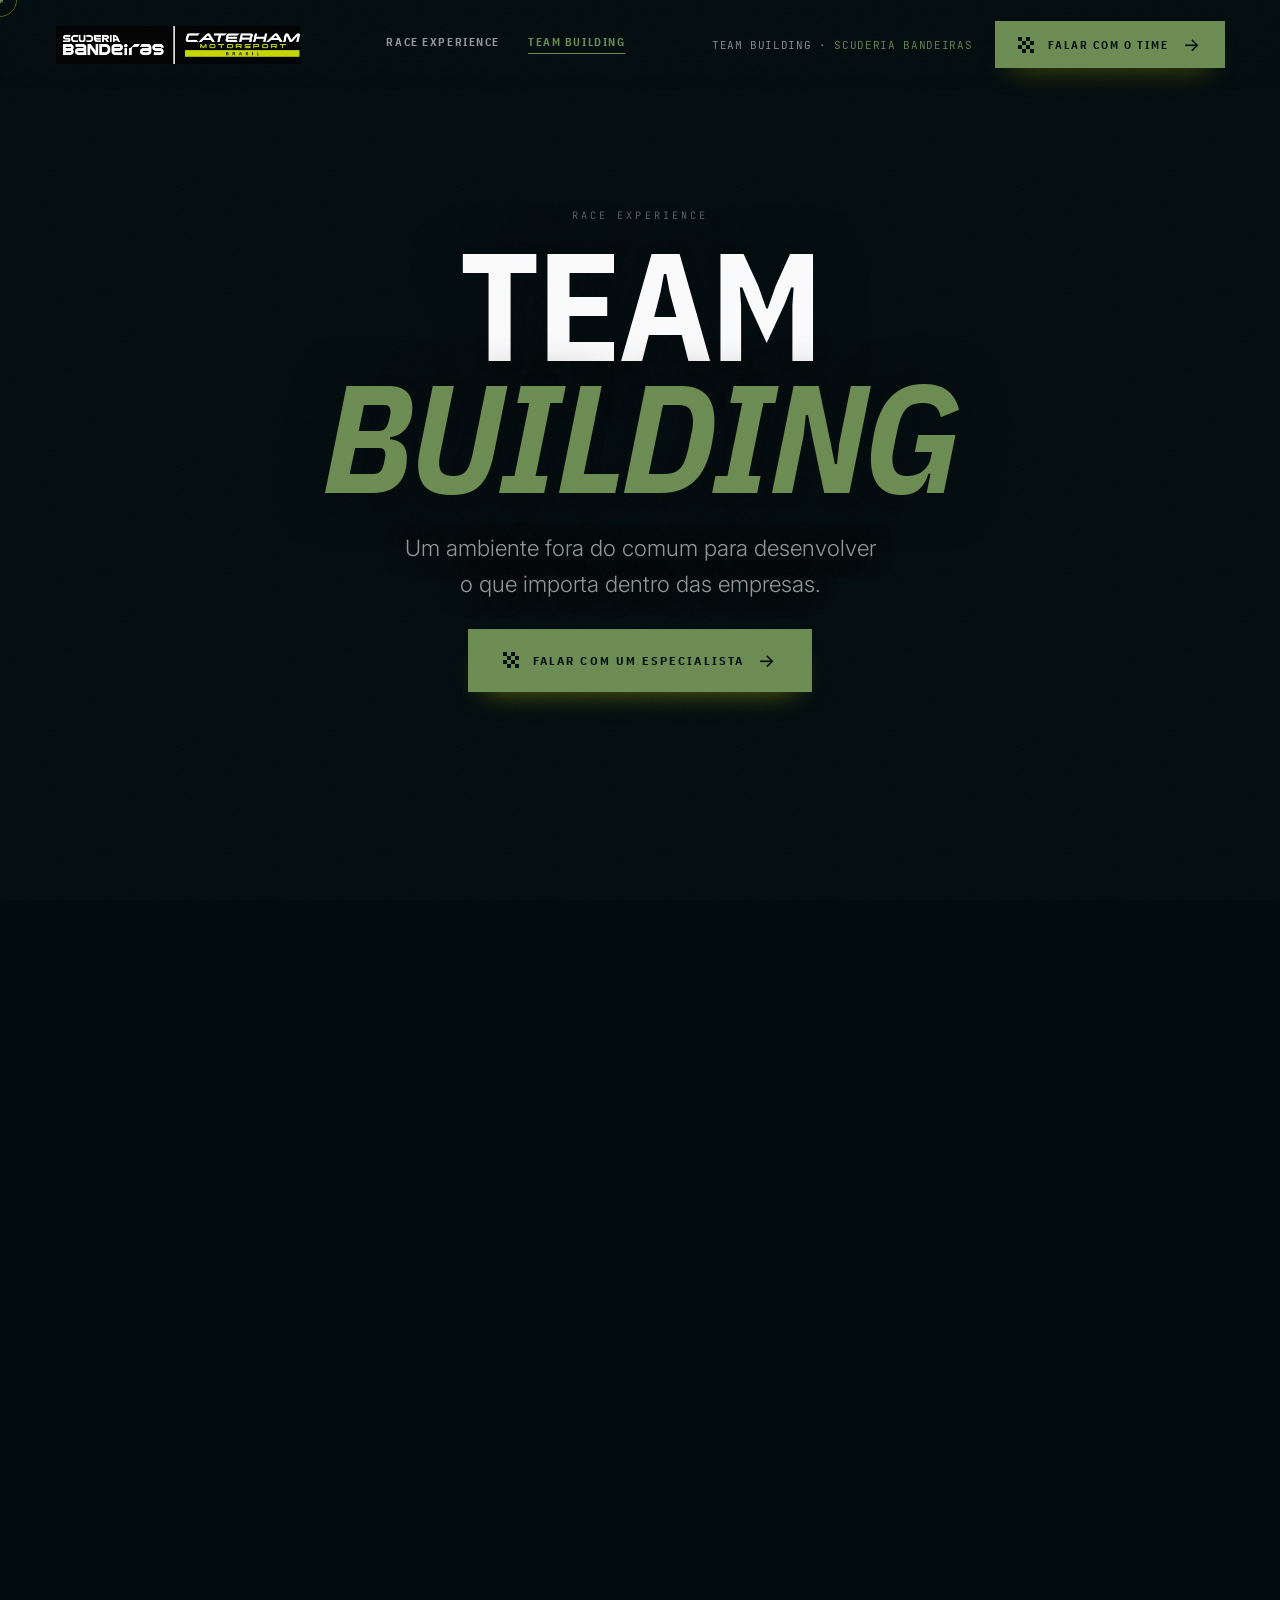
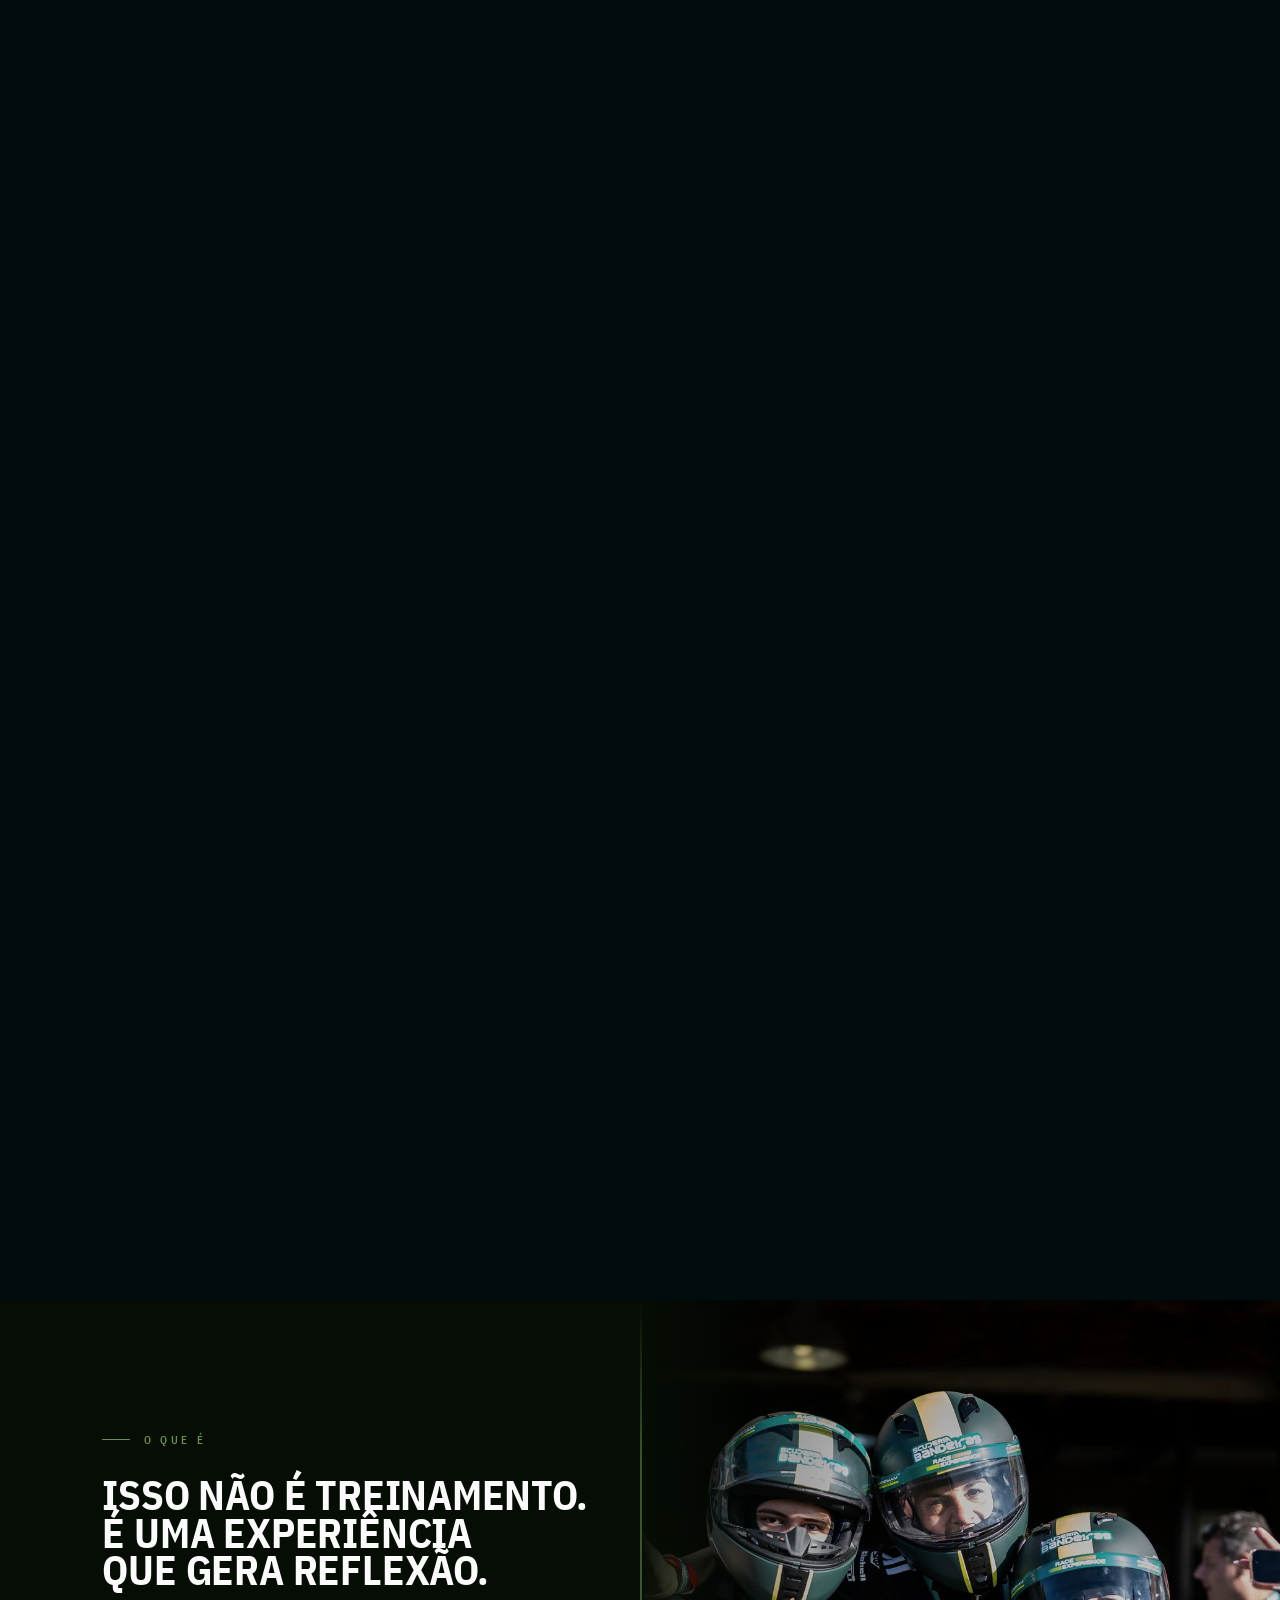
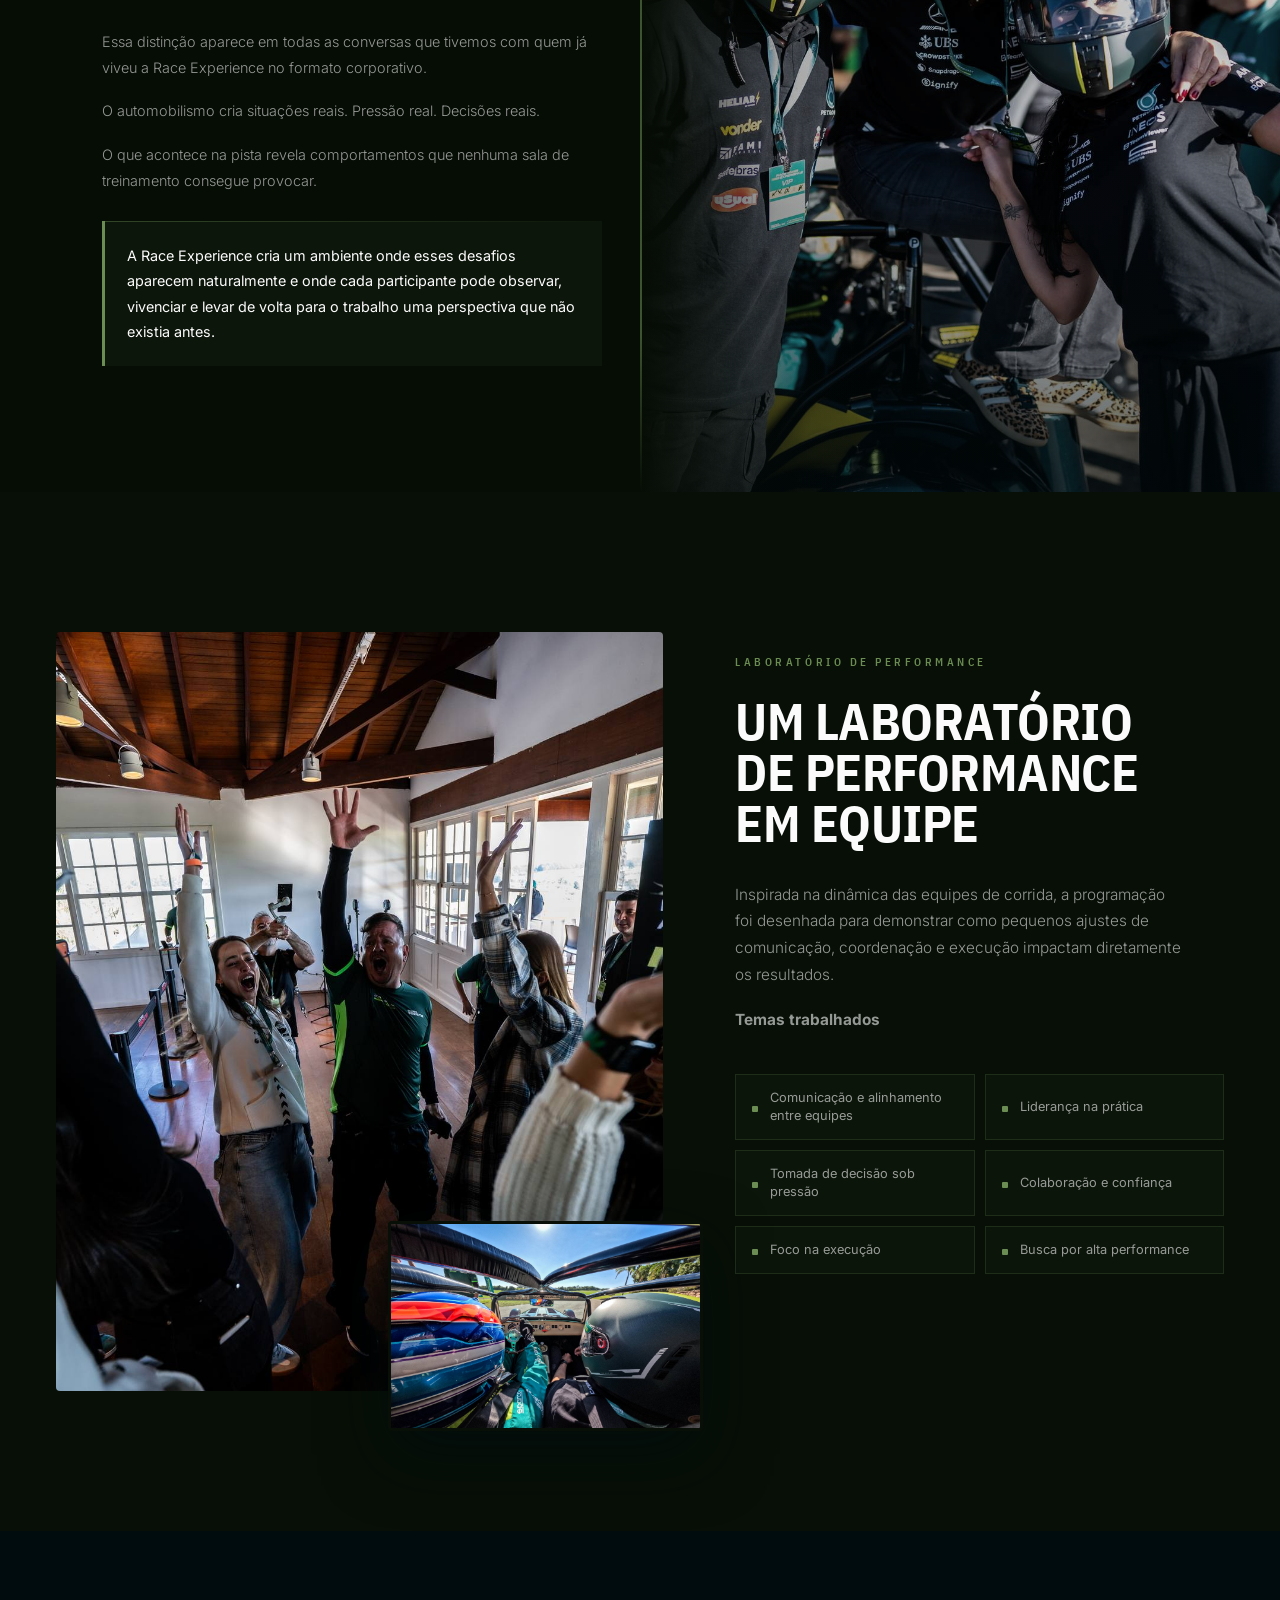
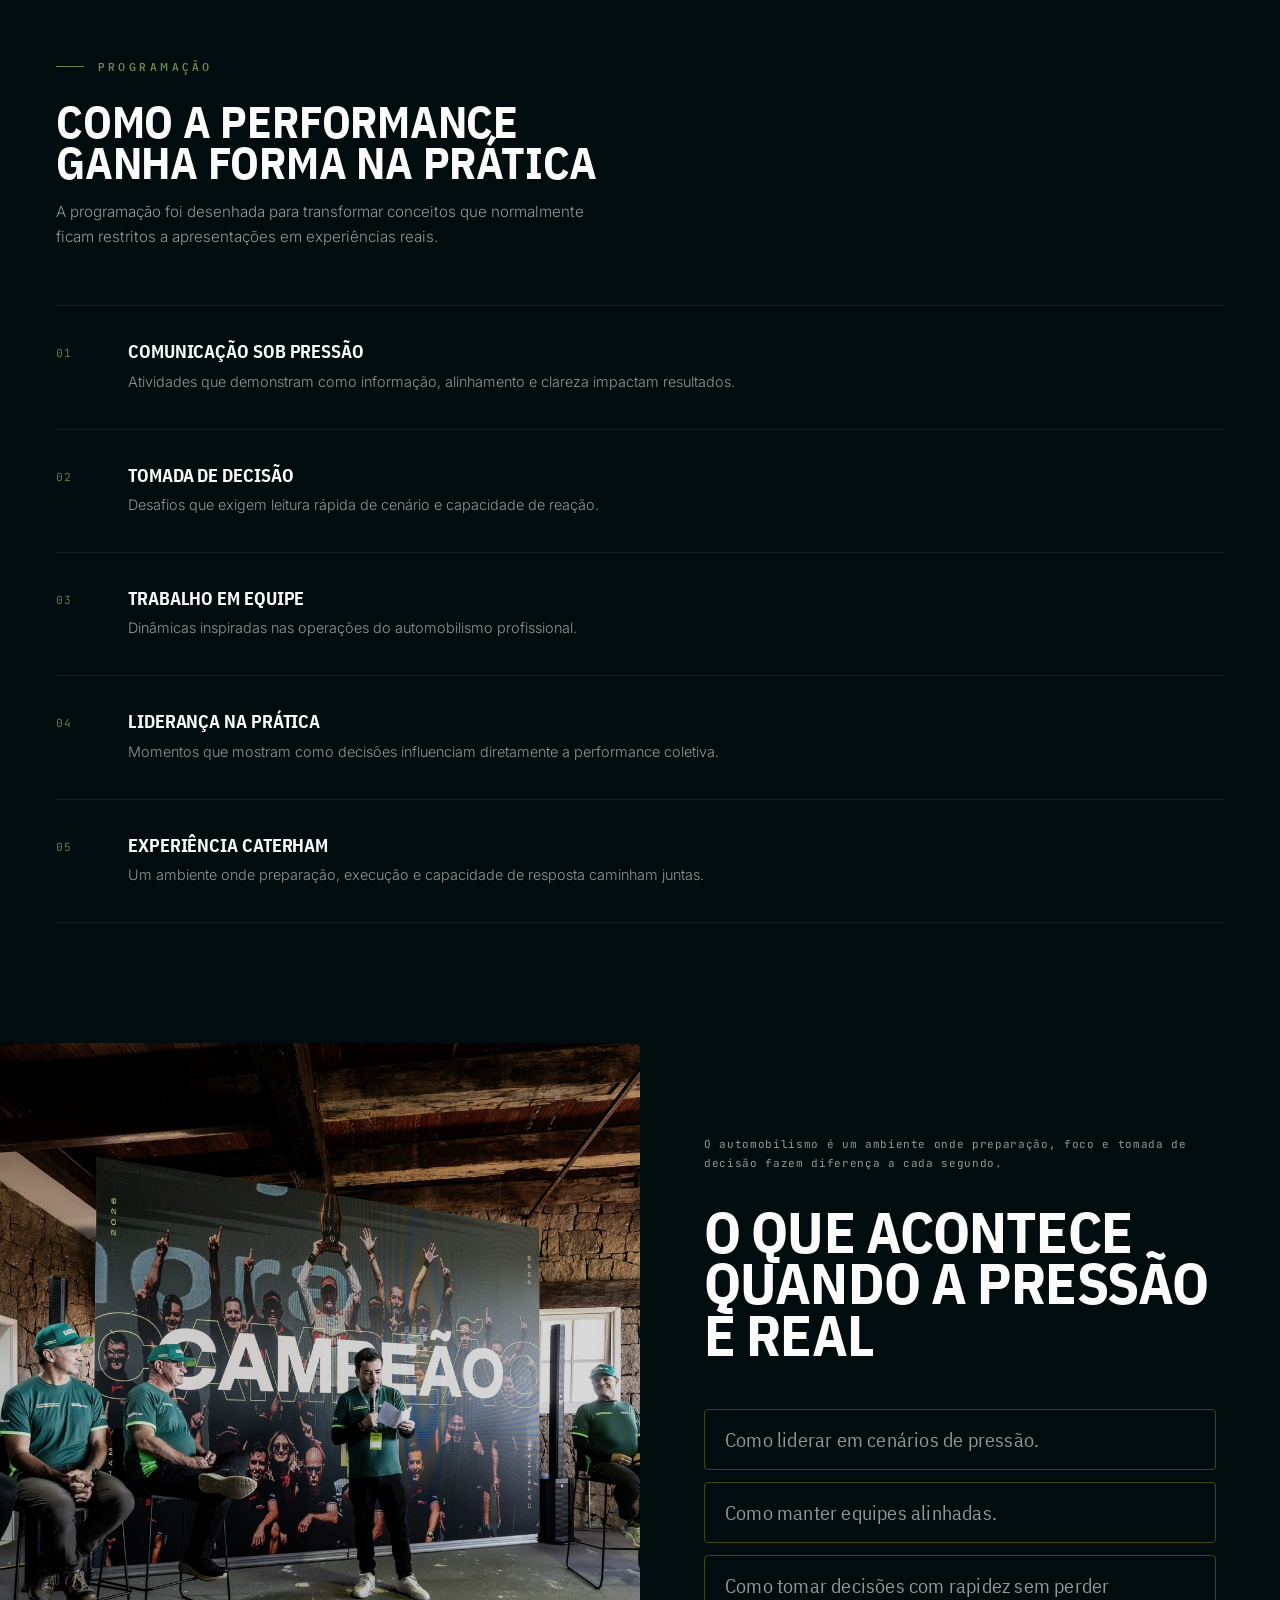
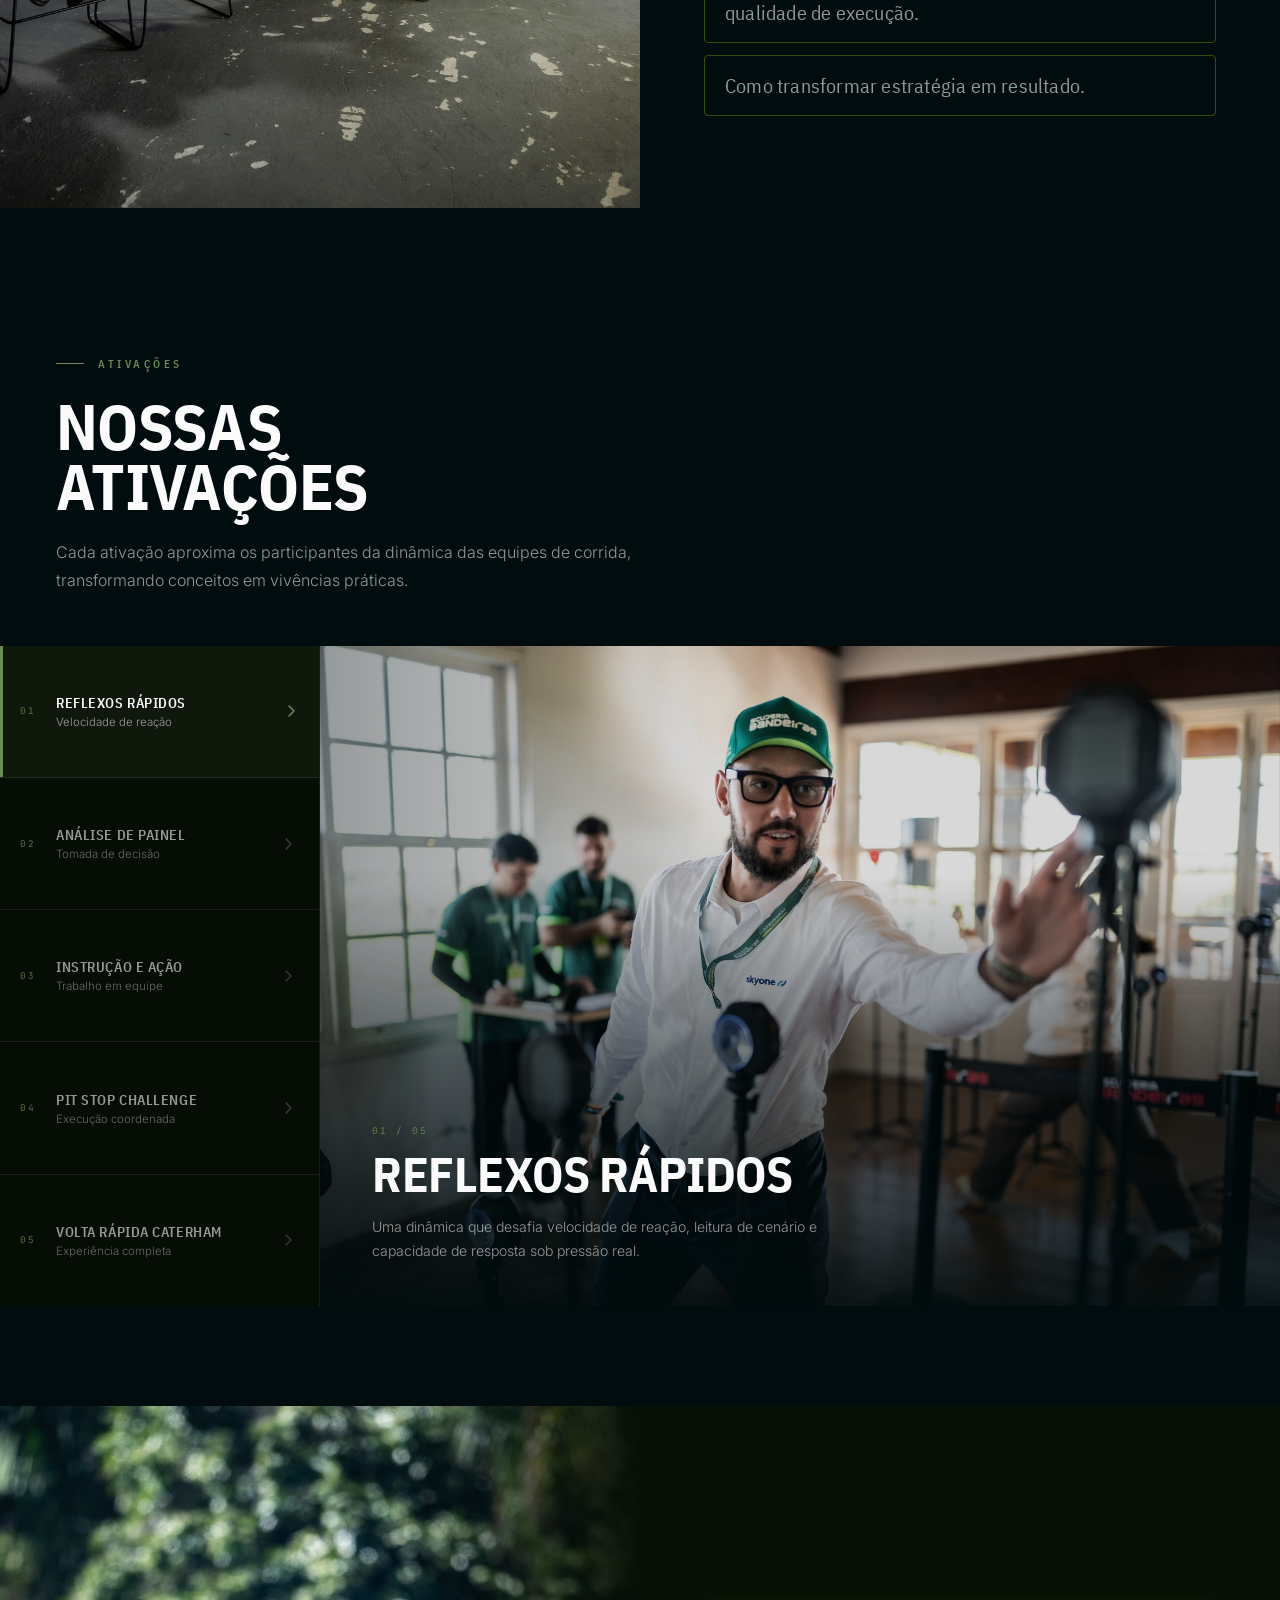
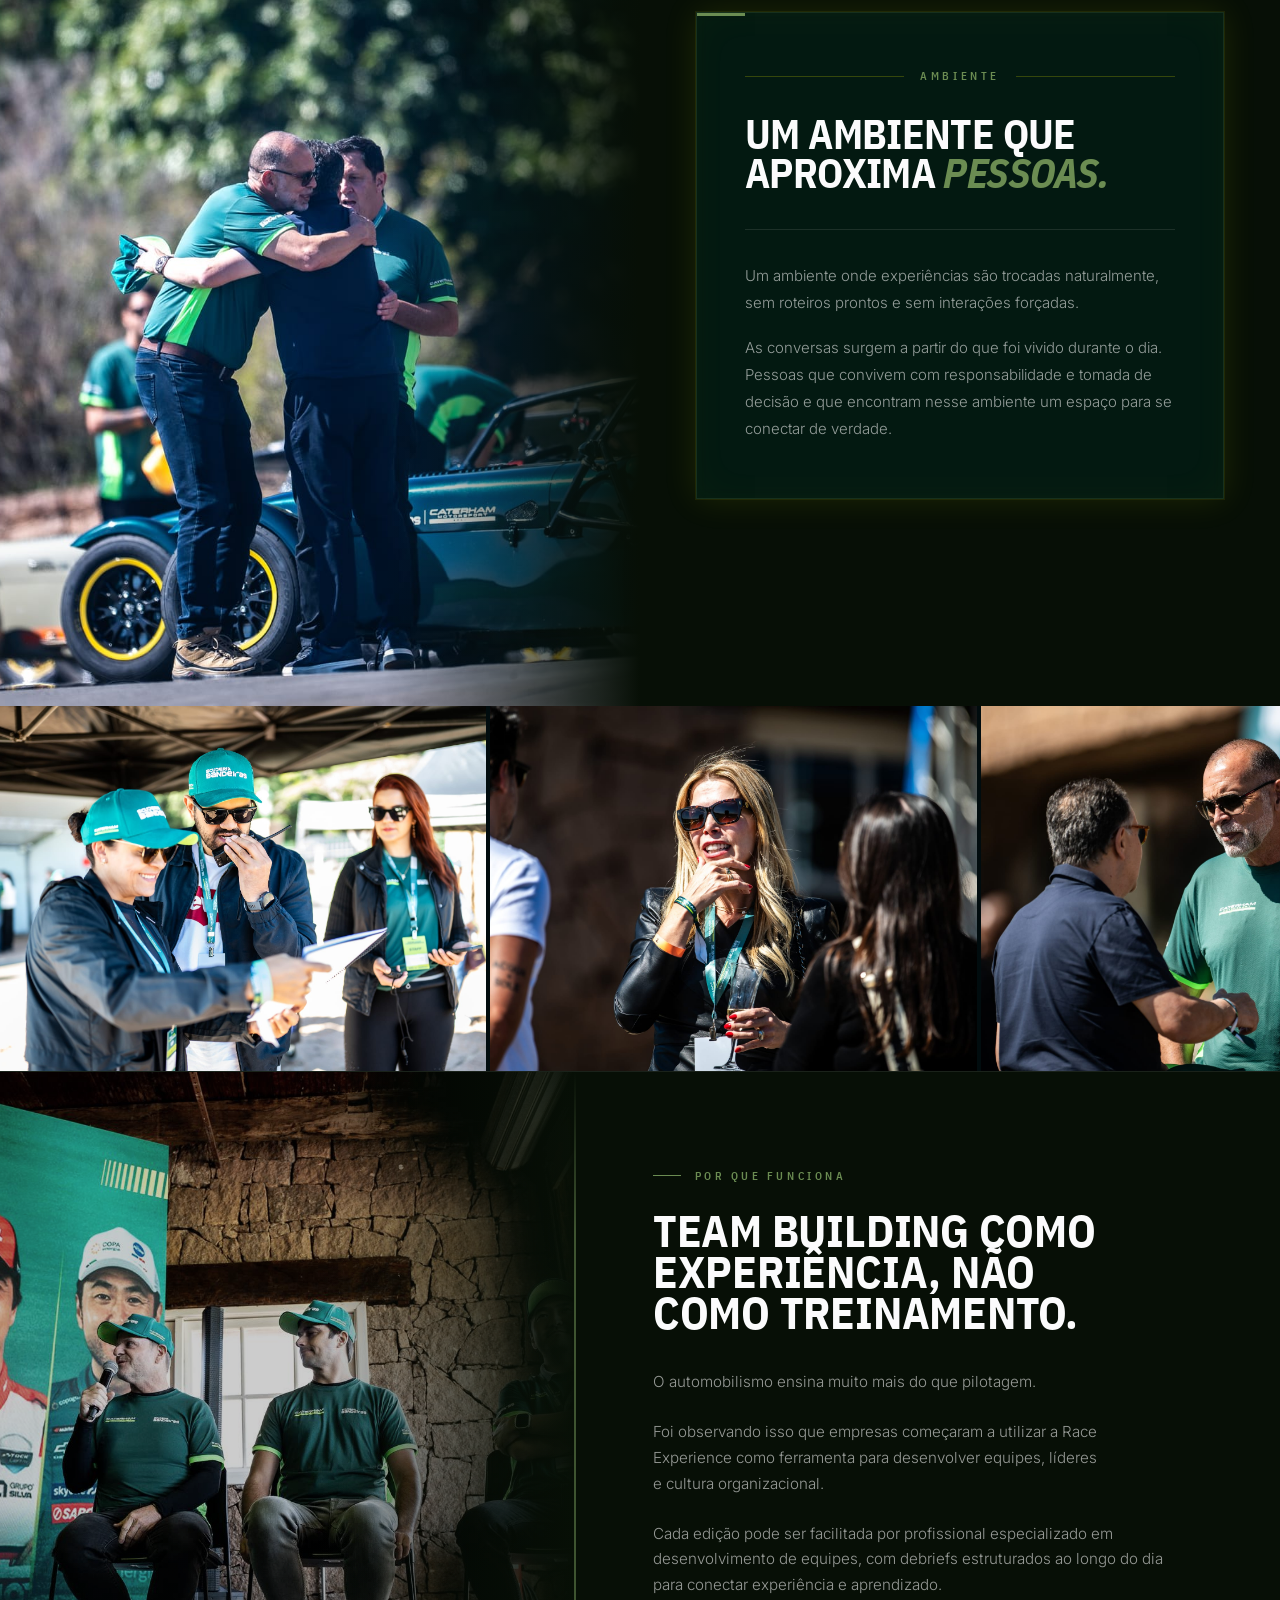
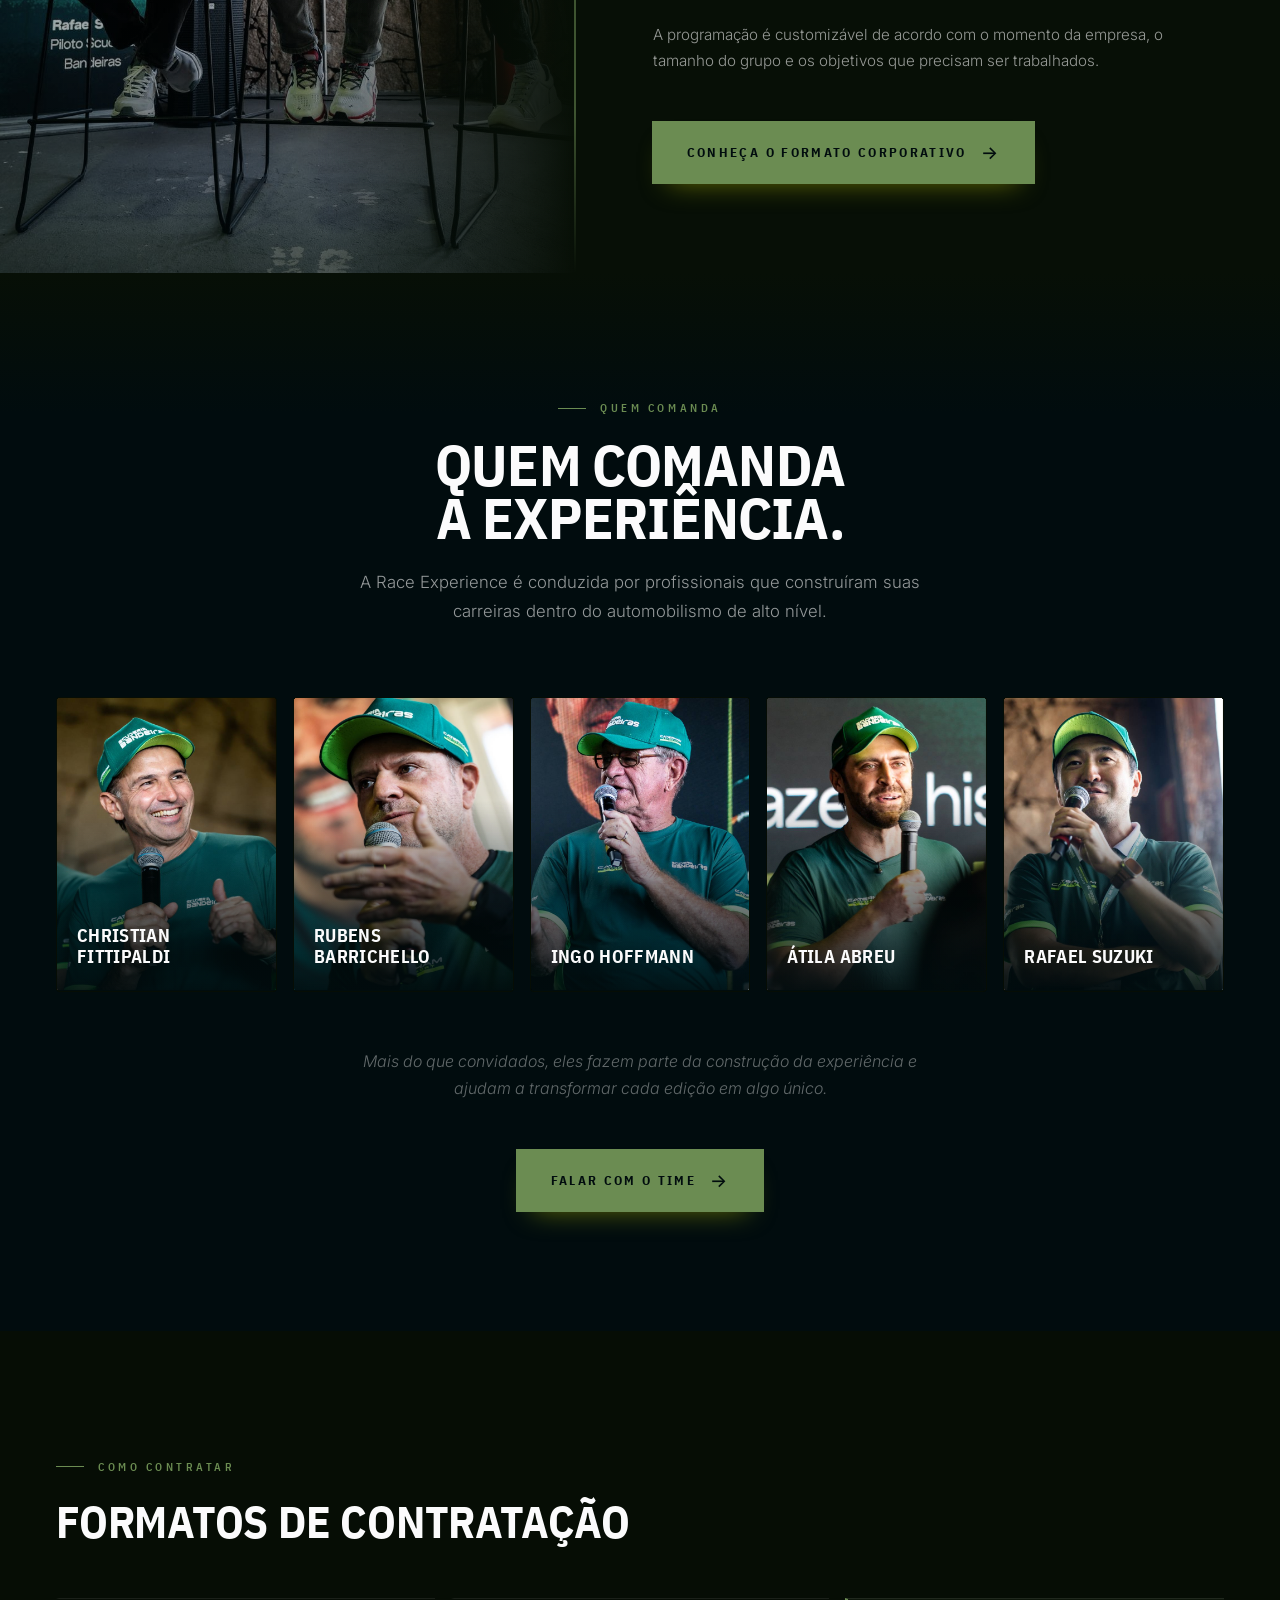
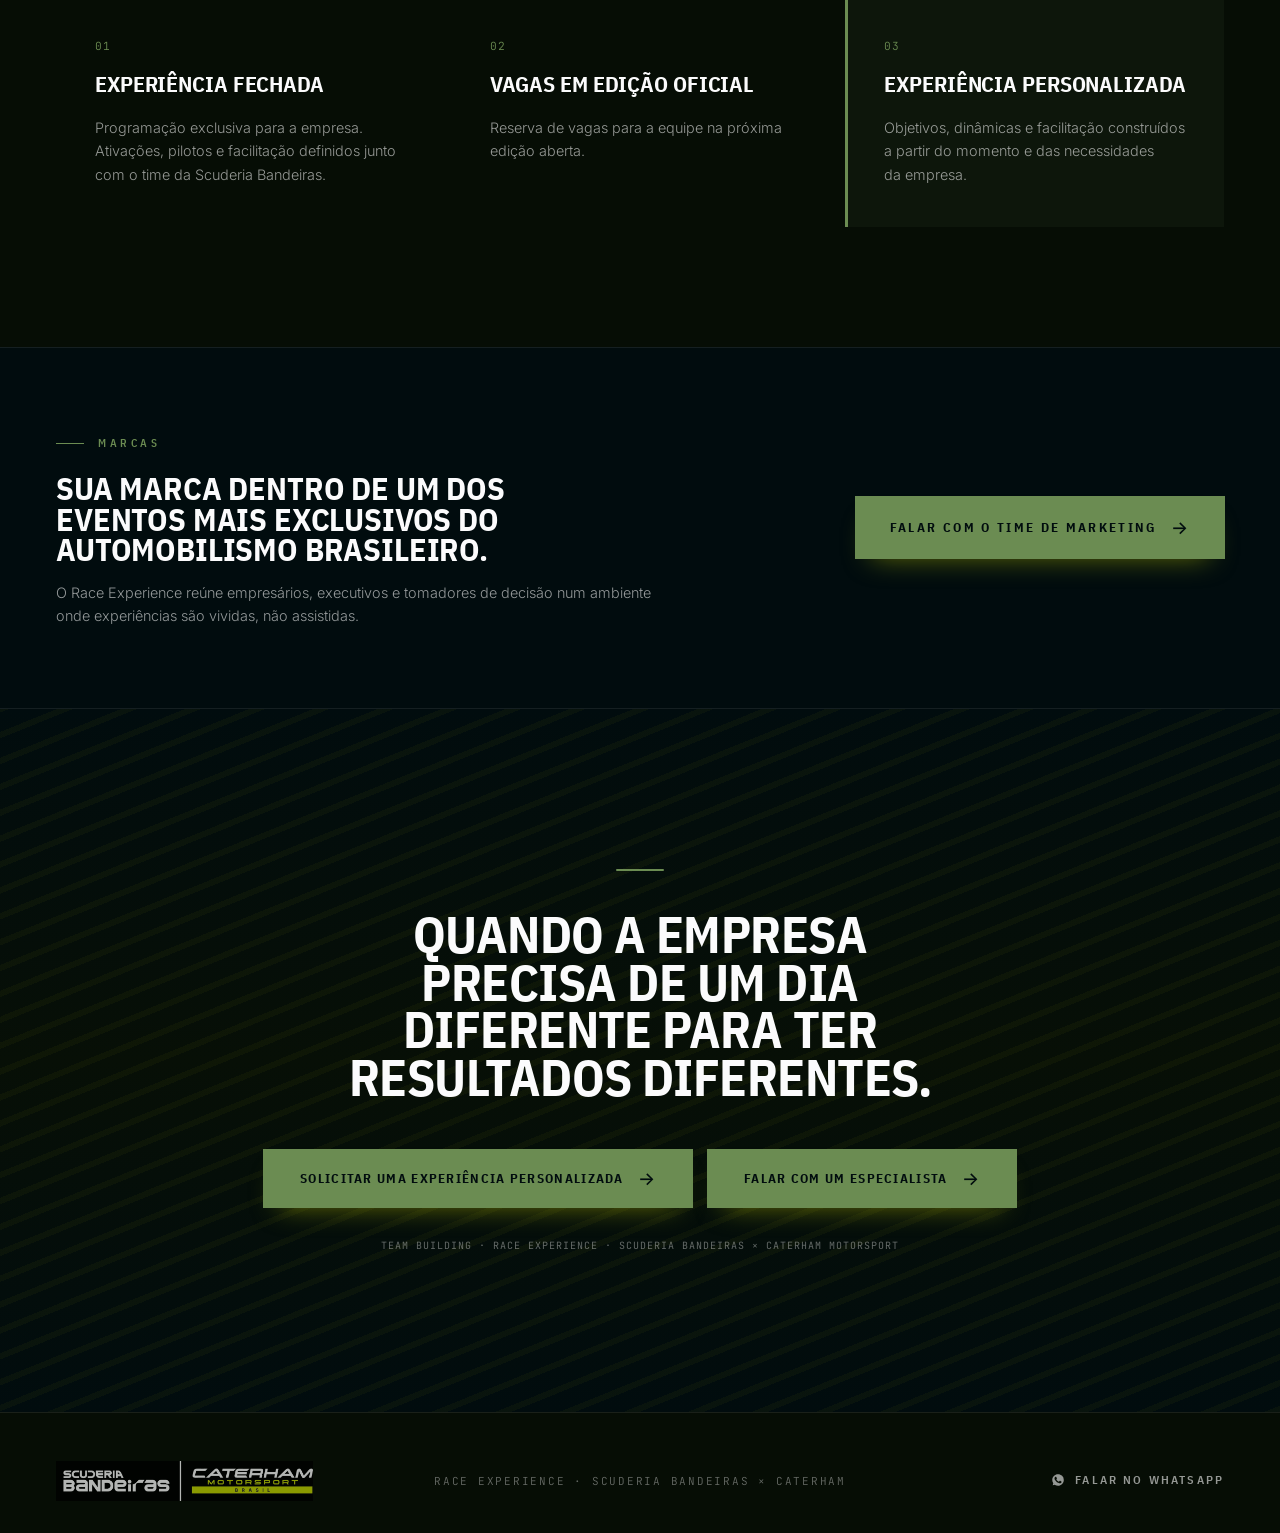
==== pages/team-building.html @ bc04eeac "perf: comprime imagens (-94.8%), reestrutura assets e limpa projeto para produção - Compressão de 75" ====
<!DOCTYPE html>
<html lang="pt-BR">
<head>
  <meta charset="UTF-8">
  <meta name="viewport" content="width=device-width, initial-scale=1.0">
  <title>Team Building — Scuderia Bandeiras × Caterham</title>
  <link rel="preconnect" href="https://fonts.googleapis.com">
  <link rel="preconnect" href="https://fonts.gstatic.com" crossorigin>
  <link href="https://fonts.googleapis.com/css2?family=IBM+Plex+Sans+Condensed:wght@400;500;600;700&family=Inter:wght@300;400;500;600&family=JetBrains+Mono:wght@400;500&display=swap" rel="stylesheet">
  <link rel="stylesheet" href="/styles/main.css">
  <link rel="stylesheet" href="/styles/components.css">
  <link rel="stylesheet" href="/styles/animations.css">
</head>
<body class="page-tb">

<div class="cur-dot" id="curDot"></div>
<div class="cur-ring" id="curRing"></div>
<div class="progress" id="progress"></div>

<!-- ═══════════════════ HEADER ═════════════════════════ -->
<header class="topbar" id="topbar">
  <div class="topbar-l">
    <img src="/assets/images/brand/LOGO WHITE.png" alt="Scuderia Bandeiras × Caterham Motorsport Brasil">
  </div>
  <div class="topbar-nav">
    <a href="/">Race Experience</a>
    <a href="/team-building" class="active">Team Building</a>
  </div>
  <div class="topbar-r">
    <span class="topbar-meta">TEAM BUILDING · <span>SCUDERIA BANDEIRAS</span></span>
    <a href="https://wa.me/5515998570854" class="btn btn-lime" target="_blank" rel="noopener">
      <span class="flag"></span>Falar com o time
    </a>
  </div>
  <button class="menu-btn" id="menuBtn" aria-label="Abrir menu">
    <span></span><span></span><span></span>
  </button>
</header>

<!-- ═══════════════════ MOBILE NAV ════════════════════ -->
<div class="mob-nav" id="mobNav">
  <nav class="mob-nav-links">
    <a href="/" class="mob-nav-link">Race Experience</a>
    <a href="/team-building" class="mob-nav-link active">Team Building</a>
  </nav>
</div>

<!-- ═══════════════════ §1 HERO CINEMATOGRÁFICO ════════════════════════ -->
<div class="tb-scroll-story" id="tbScrollStory">
  <div class="tb-scroll-sticky">

    <video
      id="tbHeroVideo"
      class="tb-video"
      src="/video/video-topo-team-bulding.mp4"
      muted
      playsinline
      preload="auto"
      aria-hidden="true"
    ></video>

    <div class="tb-veil"></div>

    <div class="tb-texts">
      <div class="tb-hero-stack">

        <!-- Momento 1 — título principal, sempre presente -->
        <div class="tb-reveal tb-reveal-1">
          <p class="tb-kicker">RACE EXPERIENCE</p>
          <h1 class="tb-h1">TEAM<br><span class="lime">BUILDING</span></h1>
        </div>

        <!-- Momento 2 — subtítulo fade in sobre o título -->
        <div class="tb-reveal tb-reveal-2">
          <p class="tb-sub">Um ambiente fora do comum para desenvolver<br>o que importa dentro das empresas.</p>
        </div>

        <!-- Momento 3 — CTA fade in mantendo tudo visível -->
        <div class="tb-reveal tb-reveal-3">
          <a href="https://wa.me/5515998570854" class="btn btn-lime tb-cta-hero" target="_blank" rel="noopener">
            <span class="flag"></span>FALAR COM UM ESPECIALISTA
          </a>
        </div>

      </div>
    </div>
  </div>
</div>

<!-- ═══════════════════ §2 O QUE É ═════════════════════ -->
<section id="sec-tb-what">
  <div class="tb-what-split">
    <div class="tb-what-text-col">
      <span class="label" data-r>O QUE É</span>
      <h2 class="tb-what-h2" data-r>Isso não é treinamento.<br>É uma experiência<br>que gera reflexão.</h2>
      <div class="tb-what-body" data-r>
        <p>Essa distinção aparece em todas as conversas que tivemos com quem já viveu a Race Experience no formato&nbsp;corporativo.</p>
        <p>O automobilismo cria situações reais. Pressão real. Decisões&nbsp;reais.</p>
        <p>O que acontece na pista revela comportamentos que nenhuma sala de treinamento consegue&nbsp;provocar.</p>
      </div>
      <blockquote class="tb-what-pullquote" data-r>
        A Race Experience cria um ambiente onde esses desafios aparecem naturalmente e onde cada participante pode observar, vivenciar e levar de volta para o trabalho uma perspectiva que não existia&nbsp;antes.
      </blockquote>
    </div>
    <div class="tb-what-img-col" data-r="right">
      <img src="/assets/images/sections/se%C3%A7%C3%A3o-3/20260528_scuderiabandeiras_raceexperience_fazendacapuava_dudabairros-4926.jpg" alt="Race Experience — experiência na pista" loading="lazy">
      <div class="tb-what-img-veil"></div>
    </div>
  </div>
</section>

<!-- ═══════════════════ §3 LABORATÓRIO DE PERFORMANCE ═════════════════════ -->
<section id="sec-lab" class="lab-section">
  <div class="wrap lab-wrap">

    <!-- Image column -->
    <div class="lab-media">
      <div class="lab-img-primary" data-r>
        <img src="/assets/images/sections/se%C3%A7%C3%A3o-4/20260528_scuderiabandeiras_raceexperience_fazendacapuava_dudabairros-0740.jpg" alt="Laboratório de Performance, equipe em ação" loading="lazy">
      </div>
      <div class="lab-img-accent" data-r data-delay="150">
        <img src="/assets/images/sections/se%C3%A7%C3%A3o-4/20260528_scuderiabandeiras_raceexperience_fazendacapuava_dudabairros-1000.jpg" alt="Laboratório de Performance, detalhe" loading="lazy">
      </div>
    </div>

    <!-- Text column -->
    <div class="lab-content">
      <span class="label lab-label" data-r>LABORATÓRIO DE PERFORMANCE</span>
      <h2 class="lab-headline" data-r data-delay="80">UM LABORATÓRIO<br>DE PERFORMANCE<br>EM EQUIPE</h2>
      <p class="lab-body" data-r data-delay="160">Inspirada na dinâmica das equipes de corrida, a programação foi desenhada para demonstrar como pequenos ajustes de comunicação, coordenação e execução impactam diretamente os resultados.</p>

      <p class="lab-body" data-r data-delay="200"><strong>Temas trabalhados</strong></p>

      <ul class="lab-bullets" data-r data-delay="260">
        <li class="lab-bullet">
          <span class="lab-bullet-icon" aria-hidden="true"></span>
          <span>Comunicação e alinhamento entre equipes</span>
        </li>
        <li class="lab-bullet">
          <span class="lab-bullet-icon" aria-hidden="true"></span>
          <span>Liderança na prática</span>
        </li>
        <li class="lab-bullet">
          <span class="lab-bullet-icon" aria-hidden="true"></span>
          <span>Tomada de decisão sob pressão</span>
        </li>
        <li class="lab-bullet">
          <span class="lab-bullet-icon" aria-hidden="true"></span>
          <span>Colaboração e confiança</span>
        </li>
        <li class="lab-bullet">
          <span class="lab-bullet-icon" aria-hidden="true"></span>
          <span>Foco na execução</span>
        </li>
        <li class="lab-bullet">
          <span class="lab-bullet-icon" aria-hidden="true"></span>
          <span>Busca por alta performance</span>
        </li>
      </ul>
    </div>

  </div>
</section>

<!-- ═══════════════════ §4 COMO A PERFORMANCE GANHA FORMA ═════════════════════ -->
<section id="sec-tb-dynamics">
  <div class="wrap">
    <span class="label" data-r>PROGRAMAÇÃO</span>
    <h2 data-r>Como a performance ganha forma na prática</h2>
    <p data-r>A programação foi desenhada para transformar conceitos que normalmente ficam restritos a apresentações em experiências reais.</p>
    <div class="tb-dyn-grid" data-r>
      <div class="tb-dyn-row">
        <span class="tb-dyn-index">01</span>
        <div class="tb-dyn-content">
          <h3>Comunicação sob pressão</h3>
          <p>Atividades que demonstram como informação, alinhamento e clareza impactam resultados.</p>
        </div>
      </div>
      <div class="tb-dyn-row">
        <span class="tb-dyn-index">02</span>
        <div class="tb-dyn-content">
          <h3>Tomada de decisão</h3>
          <p>Desafios que exigem leitura rápida de cenário e capacidade de reação.</p>
        </div>
      </div>
      <div class="tb-dyn-row">
        <span class="tb-dyn-index">03</span>
        <div class="tb-dyn-content">
          <h3>Trabalho em equipe</h3>
          <p>Dinâmicas inspiradas nas operações do automobilismo profissional.</p>
        </div>
      </div>
      <div class="tb-dyn-row">
        <span class="tb-dyn-index">04</span>
        <div class="tb-dyn-content">
          <h3>Liderança na prática</h3>
          <p>Momentos que mostram como decisões influenciam diretamente a performance coletiva.</p>
        </div>
      </div>
      <div class="tb-dyn-row">
        <span class="tb-dyn-index">05</span>
        <div class="tb-dyn-content">
          <h3>Experiência Caterham</h3>
          <p>Um ambiente onde preparação, execução e capacidade de resposta caminham&nbsp;juntas.</p>
        </div>
      </div>
    </div>
  </div>
</section>

<!-- ═══════════════════ §5 O QUE ACONTECE QUANDO A PRESSÃO É REAL ═════════════════════ -->
<section id="sec-pressure">
  <div class="pressure-img-col">
    <img src="/assets/images/sections/se%C3%A7%C3%A3o-7/o-que-acontece-quando-a-pressao-e-real.jpg" alt="O que acontece quando a pressão é real" loading="lazy">
  </div>
  <div class="pressure-content">
    <p class="pressure-label mono">O automobilismo é um ambiente onde preparação, foco e tomada de decisão fazem diferença a cada segundo.</p>
    <h2 class="pressure-h2">O que acontece<br>quando a pressão<br>é real</h2>
    <ul class="pressure-list" role="list" aria-label="Reflexões sobre pressão">
      <li class="pressure-item">Como liderar em cenários de pressão.</li>
      <li class="pressure-item">Como manter equipes alinhadas.</li>
      <li class="pressure-item">Como tomar decisões com rapidez sem perder qualidade de execução.</li>
      <li class="pressure-item">Como transformar estratégia em resultado.</li>
    </ul>
  </div>
</section>

<!-- ═══════════════════ §6 ATIVAÇÕES ═════════════════════ -->
<section id="sec-ativacoes">
  <div class="wrap atv-head" data-r="up">
    <span class="label">Ativações</span>
    <h2 class="atv-h2">Nossas<br>ativações</h2>
    <p class="atv-intro">Cada ativação aproxima os participantes da dinâmica das equipes de corrida, transformando conceitos em vivências práticas.</p>
  </div>

  <!-- Desktop: showcase com tabs -->
  <div class="atv-showcase" role="region" aria-label="Ativações">

    <nav class="atv-tabs" role="tablist" aria-label="Selecione uma ativação">

      <button class="atv-tab atv-tab--active" data-tab="0" role="tab" aria-selected="true" aria-controls="atv-panel-0" id="atv-tab-0">
        <span class="atv-tab-num mono">01</span>
        <span class="atv-tab-body">
          <span class="atv-tab-name">Reflexos Rápidos</span>
          <span class="atv-tab-sub">Velocidade de reação</span>
        </span>
        <svg class="atv-tab-chevron" width="14" height="14" viewBox="0 0 14 14" fill="none" aria-hidden="true"><path d="M5 2l5 5-5 5" stroke="currentColor" stroke-width="1.5" stroke-linecap="round" stroke-linejoin="round"/></svg>
      </button>

      <button class="atv-tab" data-tab="1" role="tab" aria-selected="false" aria-controls="atv-panel-1" id="atv-tab-1">
        <span class="atv-tab-num mono">02</span>
        <span class="atv-tab-body">
          <span class="atv-tab-name">Análise de Painel</span>
          <span class="atv-tab-sub">Tomada de decisão</span>
        </span>
        <svg class="atv-tab-chevron" width="14" height="14" viewBox="0 0 14 14" fill="none" aria-hidden="true"><path d="M5 2l5 5-5 5" stroke="currentColor" stroke-width="1.5" stroke-linecap="round" stroke-linejoin="round"/></svg>
      </button>

      <button class="atv-tab" data-tab="2" role="tab" aria-selected="false" aria-controls="atv-panel-2" id="atv-tab-2">
        <span class="atv-tab-num mono">03</span>
        <span class="atv-tab-body">
          <span class="atv-tab-name">Instrução e Ação</span>
          <span class="atv-tab-sub">Trabalho em equipe</span>
        </span>
        <svg class="atv-tab-chevron" width="14" height="14" viewBox="0 0 14 14" fill="none" aria-hidden="true"><path d="M5 2l5 5-5 5" stroke="currentColor" stroke-width="1.5" stroke-linecap="round" stroke-linejoin="round"/></svg>
      </button>

      <button class="atv-tab" data-tab="3" role="tab" aria-selected="false" aria-controls="atv-panel-3" id="atv-tab-3">
        <span class="atv-tab-num mono">04</span>
        <span class="atv-tab-body">
          <span class="atv-tab-name">Pit Stop Challenge</span>
          <span class="atv-tab-sub">Execução coordenada</span>
        </span>
        <svg class="atv-tab-chevron" width="14" height="14" viewBox="0 0 14 14" fill="none" aria-hidden="true"><path d="M5 2l5 5-5 5" stroke="currentColor" stroke-width="1.5" stroke-linecap="round" stroke-linejoin="round"/></svg>
      </button>

      <button class="atv-tab" data-tab="4" role="tab" aria-selected="false" aria-controls="atv-panel-4" id="atv-tab-4">
        <span class="atv-tab-num mono">05</span>
        <span class="atv-tab-body">
          <span class="atv-tab-name">Volta Rápida Caterham</span>
          <span class="atv-tab-sub">Experiência completa</span>
        </span>
        <svg class="atv-tab-chevron" width="14" height="14" viewBox="0 0 14 14" fill="none" aria-hidden="true"><path d="M5 2l5 5-5 5" stroke="currentColor" stroke-width="1.5" stroke-linecap="round" stroke-linejoin="round"/></svg>
      </button>

    </nav>

    <div class="atv-panels">

      <div class="atv-panel atv-panel--active" id="atv-panel-0" role="tabpanel" aria-labelledby="atv-tab-0">
        <img src="/assets/images/sections/se%C3%A7%C3%A3o-5/reflexos-rapidos.jpg" alt="Reflexos Rápidos" loading="eager">
        <div class="atv-panel-veil"></div>
        <div class="atv-panel-content">
          <span class="atv-panel-num mono">01 / 05</span>
          <h3 class="atv-panel-name">Reflexos Rápidos</h3>
          <p class="atv-panel-desc">Uma dinâmica que desafia velocidade de reação, leitura de cenário e capacidade de resposta sob pressão real.</p>
        </div>
      </div>

      <div class="atv-panel" id="atv-panel-1" role="tabpanel" aria-labelledby="atv-tab-1">
        <img src="/assets/images/sections/se%C3%A7%C3%A3o-5/analise-de-painel.jpg" alt="Análise de Painel" loading="lazy">
        <div class="atv-panel-veil"></div>
        <div class="atv-panel-content">
          <span class="atv-panel-num mono">02 / 05</span>
          <h3 class="atv-panel-name">Análise de Painel</h3>
          <p class="atv-panel-desc">Os participantes interpretam dados em tempo real para tomar decisões estratégicas rápidas e precisas.</p>
        </div>
      </div>

      <div class="atv-panel" id="atv-panel-2" role="tabpanel" aria-labelledby="atv-tab-2">
        <img src="/assets/images/sections/se%C3%A7%C3%A3o-5/instrucao-e-acao.png" alt="Crazy Kart" loading="lazy">
        <div class="atv-panel-veil"></div>
        <div class="atv-panel-content">
          <span class="atv-panel-num mono">03 / 05</span>
          <h3 class="atv-panel-name">Instrução e Ação</h3>
          <p class="atv-panel-desc">Coordenação, comunicação e trabalho em equipe num ambiente competitivo e descontraído.</p>
        </div>
      </div>

      <div class="atv-panel" id="atv-panel-3" role="tabpanel" aria-labelledby="atv-tab-3">
        <img src="/assets/images/sections/se%C3%A7%C3%A3o-5/pit-stop-challenge.jpg" alt="Pit Stop Challenge" loading="lazy">
        <div class="atv-panel-veil"></div>
        <div class="atv-panel-content">
          <span class="atv-panel-num mono">04 / 05</span>
          <h3 class="atv-panel-name">Pit Stop Challenge</h3>
          <p class="atv-panel-desc">Alinhamento, colaboração e execução coordenada em tempo limitado — inspirado nos boxes profissionais da F1.</p>
        </div>
      </div>

      <div class="atv-panel" id="atv-panel-4" role="tabpanel" aria-labelledby="atv-tab-4">
        <img src="/assets/images/sections/se%C3%A7%C3%A3o-5/volta-rapida-caterham.jpg" alt="Volta Rápida Caterham" loading="lazy">
        <div class="atv-panel-veil"></div>
        <div class="atv-panel-content">
          <span class="atv-panel-num mono">05 / 05</span>
          <h3 class="atv-panel-name">Volta Rápida Caterham</h3>
          <p class="atv-panel-desc">Preparação, execução e capacidade de resposta se encontram num único percurso de alta adrenalina.</p>
        </div>
      </div>

    </div><!-- /atv-panels -->

  </div><!-- /atv-showcase -->

  <!-- Mobile: carrossel horizontal com snap -->
  <div class="atv-mob-carousel" id="atvCarousel" role="region" aria-label="Ativações">
    <div class="atv-mob-track" id="atvTrack">

      <div class="atv-slide" role="group" aria-label="Ativação 1 de 5">
        <img src="/assets/images/sections/se%C3%A7%C3%A3o-5/reflexos-rapidos.jpg" alt="Reflexos Rápidos" loading="lazy">
        <div class="atv-slide-veil"></div>
        <span class="atv-slide-num mono">01</span>
        <div class="atv-slide-info">
          <h3 class="atv-slide-name">Reflexos Rápidos</h3>
          <p class="atv-slide-desc">Uma dinâmica que desafia velocidade de reação, leitura de cenário e capacidade de resposta.</p>
        </div>
      </div>

      <div class="atv-slide" role="group" aria-label="Ativação 2 de 5">
        <img src="/assets/images/sections/se%C3%A7%C3%A3o-5/analise-de-painel.jpg" alt="Análise de Painel" loading="lazy">
        <div class="atv-slide-veil"></div>
        <span class="atv-slide-num mono">02</span>
        <div class="atv-slide-info">
          <h3 class="atv-slide-name">Análise de Painel</h3>
          <p class="atv-slide-desc">Os participantes interpretam dados rapidamente para tomar decisões estratégicas.</p>
        </div>
      </div>

      <div class="atv-slide" role="group" aria-label="Ativação 3 de 5">
        <img src="/assets/images/sections/se%C3%A7%C3%A3o-5/instrucao-e-acao.png" alt="Crazy Kart" loading="lazy">
        <div class="atv-slide-veil"></div>
        <span class="atv-slide-num mono">03</span>
        <div class="atv-slide-info">
          <h3 class="atv-slide-name">Instrução e Ação</h3>
          <p class="atv-slide-desc">Coordenação, comunicação e trabalho em equipe num ambiente competitivo.</p>
        </div>
      </div>

      <div class="atv-slide" role="group" aria-label="Ativação 4 de 5">
        <img src="/assets/images/sections/se%C3%A7%C3%A3o-5/pit-stop-challenge.jpg" alt="Pit Stop Challenge" loading="lazy">
        <div class="atv-slide-veil"></div>
        <span class="atv-slide-num mono">04</span>
        <div class="atv-slide-info">
          <h3 class="atv-slide-name">Pit Stop Challenge</h3>
          <p class="atv-slide-desc">Exige alinhamento, colaboração e execução coordenada em tempo limitado.</p>
        </div>
      </div>

      <div class="atv-slide" role="group" aria-label="Ativação 5 de 5">
        <img src="/assets/images/sections/se%C3%A7%C3%A3o-5/volta-rapida-caterham.jpg" alt="Volta Rápida Caterham" loading="lazy">
        <div class="atv-slide-veil"></div>
        <span class="atv-slide-num mono">05</span>
        <div class="atv-slide-info">
          <h3 class="atv-slide-name">Volta Rápida Caterham</h3>
          <p class="atv-slide-desc">Preparação, execução e capacidade de resposta se encontram.</p>
        </div>
      </div>

    </div><!-- /atv-mob-track -->

    <button class="atv-arrow atv-arrow-prev" id="atvPrev" aria-label="Ativação anterior">
      <svg width="20" height="20" viewBox="0 0 20 20" fill="none" aria-hidden="true"><path d="M13 4l-6 6 6 6" stroke="currentColor" stroke-width="1.8" stroke-linecap="round" stroke-linejoin="round"/></svg>
    </button>
    <button class="atv-arrow atv-arrow-next" id="atvNext" aria-label="Próxima ativação">
      <svg width="20" height="20" viewBox="0 0 20 20" fill="none" aria-hidden="true"><path d="M7 4l6 6-6 6" stroke="currentColor" stroke-width="1.8" stroke-linecap="round" stroke-linejoin="round"/></svg>
    </button>

    <div class="atv-carousel-footer">
      <div class="atv-dots" id="atvDots"></div>
      <span class="atv-counter mono" id="atvCounter">01 / 05</span>
    </div>
  </div><!-- /atv-mob-carousel -->
</section>

<!-- ═══════════════════ §7 AMBIENTE ═════════════════════ -->
<section id="sec-people">
  <div class="ppl-img-col" data-r="left">
    <img src="/assets/images/sections/se%C3%A7%C3%A3o-4/ambiente.jpg" alt="Race Experience, pessoas" loading="lazy">
  </div>
  <div class="ppl-text-col">
    <div class="ppl-box" data-r="right">
      <div class="ppl-kicker">
        <div class="ppl-kicker-line"></div>
        <span class="label">AMBIENTE</span>
        <div class="ppl-kicker-line"></div>
      </div>
      <h2 class="ppl-headline">Um ambiente que<br>aproxima <em>pessoas.</em></h2>
      <div class="ppl-divider"></div>
      <p class="ppl-body">Um ambiente onde experiências são trocadas naturalmente, sem roteiros prontos e sem interações forçadas.</p>
      <p class="ppl-body">As conversas surgem a partir do que foi vivido durante o dia. Pessoas que convivem com responsabilidade e tomada de decisão e que encontram nesse ambiente um espaço para se conectar de verdade.</p>
    </div>
  </div>
</section>

<!-- ═══════════════════ §7B GALERIA DE FOTOS ═════════════════════ -->
<section id="sec-tb-gallery" aria-hidden="true">
  <div class="tb-gallery-track">
    <div class="tb-gallery-item"><img src="/assets/images/sections/tb-carrossel/1.jpg" alt="" loading="lazy"></div>
    <div class="tb-gallery-item"><img src="/assets/images/sections/tb-carrossel/2.jpg" alt="" loading="lazy"></div>
    <div class="tb-gallery-item"><img src="/assets/images/sections/tb-carrossel/3.jpg" alt="" loading="lazy"></div>
    <div class="tb-gallery-item"><img src="/assets/images/sections/tb-carrossel/4.jpg" alt="" loading="lazy"></div>
    <div class="tb-gallery-item"><img src="/assets/images/sections/tb-carrossel/5.jpg" alt="" loading="lazy"></div>
    <div class="tb-gallery-item"><img src="/assets/images/sections/tb-carrossel/6.jpg" alt="" loading="lazy"></div>
    <div class="tb-gallery-item"><img src="/assets/images/sections/tb-carrossel/7.jpg" alt="" loading="lazy"></div>
    <!-- duplicados para loop contínuo -->
    <div class="tb-gallery-item" aria-hidden="true"><img src="/assets/images/sections/tb-carrossel/1.jpg" alt="" loading="lazy"></div>
    <div class="tb-gallery-item" aria-hidden="true"><img src="/assets/images/sections/tb-carrossel/2.jpg" alt="" loading="lazy"></div>
    <div class="tb-gallery-item" aria-hidden="true"><img src="/assets/images/sections/tb-carrossel/3.jpg" alt="" loading="lazy"></div>
    <div class="tb-gallery-item" aria-hidden="true"><img src="/assets/images/sections/tb-carrossel/4.jpg" alt="" loading="lazy"></div>
    <div class="tb-gallery-item" aria-hidden="true"><img src="/assets/images/sections/tb-carrossel/5.jpg" alt="" loading="lazy"></div>
    <div class="tb-gallery-item" aria-hidden="true"><img src="/assets/images/sections/tb-carrossel/6.jpg" alt="" loading="lazy"></div>
    <div class="tb-gallery-item" aria-hidden="true"><img src="/assets/images/sections/tb-carrossel/7.jpg" alt="" loading="lazy"></div>
  </div>
</section>

<!-- ═══════════════════ §8 TEAM BUILDING COMO EXPERIÊNCIA ═════════════════════ -->
<section id="sec-tb-experience">
  <div class="tb-exp-split">
    <div class="tb-exp-img-col">
      <img src="/assets/images/sections/se%C3%A7%C3%A3o-3/20260528_scuderiabandeiras_raceexperience_fazendacapuava_dudabairros-2967.jpg" alt="Team Building como experiência" loading="lazy">
      <div class="tb-exp-img-veil"></div>
    </div>
    <div class="tb-exp-text-col">
      <span class="label" data-r>POR QUE FUNCIONA</span>
      <h2 data-r>Team Building como experiência, não como treinamento.</h2>
      <p data-r>O automobilismo ensina muito mais do que&nbsp;pilotagem.</p>
      <p data-r>Foi observando isso que empresas começaram a utilizar a Race Experience como ferramenta para desenvolver equipes, líderes e cultura&nbsp;organizacional.</p>
      <p data-r>Cada edição pode ser facilitada por profissional especializado em desenvolvimento de equipes, com debriefs estruturados ao longo do dia para conectar experiência e&nbsp;aprendizado.</p>
      <p data-r>A programação é customizável de acordo com o momento da empresa, o tamanho do grupo e os objetivos que precisam ser&nbsp;trabalhados.</p>
      <a href="https://wa.me/5515998570854" class="btn btn-lime" data-r target="_blank" rel="noopener">CONHEÇA O FORMATO CORPORATIVO</a>
    </div>
  </div>
</section>

<!-- ═══════════════════ §9 OS PILOTOS ═════════════════════ -->
<section id="sec-pilots-new">
  <div class="wrap">
    <div class="plt-new-header" data-r>
      <span class="label">Quem Comanda</span>
      <h2 class="plt-new-headline">Quem comanda<br>a experiência.</h2>
      <p class="plt-new-intro">
        A Race Experience é conduzida por profissionais que construíram suas carreiras
        dentro do automobilismo de alto nível.
      </p>
    </div>

    <div class="plt-new-grid plt-new-grid--5" data-r>
      <!-- Christian Fittipaldi -->
      <article class="plt-new-card">
        <div class="plt-new-photo-wrap">
          <img src="/assets/images/sections/se%C3%A7%C3%A3o-11/cristian-fitipaldi.jpg" alt="Christian Fittipaldi" loading="lazy">
        </div>
        <div class="plt-new-overlay">
          <span class="plt-new-name">Christian Fittipaldi</span>
        </div>
      </article>

      <!-- Rubens Barrichello -->
      <article class="plt-new-card">
        <div class="plt-new-photo-wrap">
          <img src="/assets/images/sections/se%C3%A7%C3%A3o-11/rubens-barrichelo.jpg" alt="Rubens Barrichello" loading="lazy">
        </div>
        <div class="plt-new-overlay">
          <span class="plt-new-name">Rubens Barrichello</span>
        </div>
      </article>

      <!-- Ingo Hoffmann -->
      <article class="plt-new-card">
        <div class="plt-new-photo-wrap">
          <img src="/assets/images/sections/se%C3%A7%C3%A3o-11/ingohoffman.jpg" alt="Ingo Hoffmann" loading="lazy">
        </div>
        <div class="plt-new-overlay">
          <span class="plt-new-name">Ingo Hoffmann</span>
        </div>
      </article>

      <!-- Átila Abreu -->
      <article class="plt-new-card">
        <div class="plt-new-photo-wrap">
          <img src="/assets/images/sections/se%C3%A7%C3%A3o-11/atila-abreu.jpg" alt="Átila Abreu" loading="lazy">
        </div>
        <div class="plt-new-overlay">
          <span class="plt-new-name">Átila Abreu</span>
        </div>
      </article>

      <!-- Rafael Suzuki -->
      <article class="plt-new-card">
        <div class="plt-new-photo-wrap">
          <img src="/assets/images/sections/se%C3%A7%C3%A3o-11/rafael-suzuki.jpg" alt="Rafael Suzuki" loading="lazy">
        </div>
        <div class="plt-new-overlay">
          <span class="plt-new-name">Rafael Suzuki</span>
        </div>
      </article>
    </div>

    <p class="plt-new-caption" data-r>
      <em>Mais do que convidados, eles fazem parte da construção da experiência e
      ajudam a transformar cada edição em algo único.</em>
    </p>

    <div class="plt-new-cta" data-r>
      <a href="https://wa.me/5515998570854" target="_blank" rel="noopener" class="btn btn-lime">
        FALAR COM O TIME
      </a>
    </div>
  </div>
</section>

<!-- ═══════════════════ §10 DEPOIMENTOS ═════════════════════ -->
<section id="sec-testimonials">
  <div class="wrap">
    <div class="test-header" data-r>
      <span class="label">Depoimentos</span>
      <h2 class="test-headline">QUEM VIVEU,<br>CONTA MELHOR</h2>
      <p class="test-subtext">
        Nenhuma apresentação consegue traduzir completamente o que acontece ao longo do Race Experience.
        Por isso, preferimos deixar que os participantes compartilhem suas próprias percepções sobre o
        ambiente, os aprendizados e os momentos vividos durante a programação.
      </p>
    </div>
  </div>

  <div class="test-carousel-wrapper" data-r>
    <button class="test-nav test-nav--prev" aria-label="Anterior">
      <svg width="20" height="20" viewBox="0 0 20 20" fill="none">
        <path d="M12 4L6 10L12 16" stroke="currentColor" stroke-width="1.5" stroke-linecap="round" stroke-linejoin="round"/>
      </svg>
    </button>

    <div class="test-track" id="test-track">
      <!-- Card 1 -->
      <div class="test-card" data-index="0">
        <div class="test-card-inner">
          <span class="test-badge">Vídeo em breve</span>
          <div class="test-play">
            <span class="test-play-icon"></span>
          </div>
          <div class="test-shimmer"></div>
          <div class="test-card-bottom">
            <span class="test-name">Depoimento 01</span>
          </div>
        </div>
      </div>
    </div>

    <button class="test-nav test-nav--next" aria-label="Próximo">
      <svg width="20" height="20" viewBox="0 0 20 20" fill="none">
        <path d="M8 4L14 10L8 16" stroke="currentColor" stroke-width="1.5" stroke-linecap="round" stroke-linejoin="round"/>
      </svg>
    </button>
  </div>

  <div class="test-dots" id="test-dots" data-r>
    <button class="test-dot test-dot--active" data-dot="0" aria-label="Slide 1"></button>
  </div>
</section>

<!-- ═══════════════════ §11 FORMATOS DE CONTRATAÇÃO ═════════════════════ -->
<section id="sec-tb-formats">
  <div class="wrap">
    <span class="label" data-r>COMO CONTRATAR</span>
    <h2 data-r>Formatos de contratação</h2>
    <div class="tb-fmt-grid" data-r>
      <div class="tb-fmt-card">
        <span class="tb-fmt-number">01</span>
        <h3>Experiência fechada</h3>
        <p>Programação exclusiva para a empresa. Ativações, pilotos e facilitação definidos junto com o time da Scuderia Bandeiras.</p>
      </div>
      <div class="tb-fmt-card">
        <span class="tb-fmt-number">02</span>
        <h3>Vagas em edição oficial</h3>
        <p>Reserva de vagas para a equipe na próxima edição aberta.</p>
      </div>
      <div class="tb-fmt-card tb-fmt-card--featured">
        <span class="tb-fmt-number">03</span>
        <h3>Experiência personalizada</h3>
        <p>Objetivos, dinâmicas e facilitação construídos a partir do momento e das necessidades da empresa.</p>
      </div>
    </div>
  </div>
</section>

<!-- ═══════════════════ §11B MARCAS ═════════════════════ -->
<section id="sec-tb-brands">
  <div class="wrap">
    <div class="tb-brands-inner" data-r>
      <div class="tb-brands-text">
        <span class="label">MARCAS</span>
        <h3>Sua marca dentro de um dos eventos mais exclusivos do automobilismo brasileiro.</h3>
        <p>O Race Experience reúne empresários, executivos e tomadores de decisão num ambiente onde experiências são vividas, não assistidas.</p>
      </div>
      <div class="tb-brands-cta">
        <a href="https://wa.me/5515998570854" class="btn btn-lime" target="_blank" rel="noopener">FALAR COM O TIME DE MARKETING</a>
      </div>
    </div>
  </div>
</section>

<!-- ═══════════════════ §12 CTA FINAL ═════════════════════ -->
<section id="sec-final-cta">
  <div class="final-cta-bg-stripe"></div>
  <div class="final-cta-content wrap">
    <div class="final-cta-inner" data-r>
      <div class="final-cta-rule"></div>
      <h2 class="final-cta-headline">
        QUANDO A EMPRESA<br>PRECISA DE UM DIA<br>DIFERENTE PARA TER<br>RESULTADOS DIFERENTES.
      </h2>
      <div class="final-cta-actions">
        <a href="https://wa.me/5515998570854" class="btn btn-lime final-cta-btn" target="_blank" rel="noopener noreferrer">
          SOLICITAR UMA EXPERIÊNCIA PERSONALIZADA
        </a>
        <a href="https://wa.me/5515998570854" class="btn btn-lime final-cta-btn" target="_blank" rel="noopener noreferrer">
          FALAR COM UM ESPECIALISTA
        </a>
      </div>
      <p class="final-cta-meta">Team Building · Race Experience · Scuderia Bandeiras × Caterham Motorsport</p>
    </div>
  </div>
</section>

<!-- ═════════════════ FOOTER ════════════════════════════ -->
<footer>
  <div class="foot-in">
    <div class="foot-l">
      <img src="/assets/images/brand/LOGO WHITE.png" alt="Scuderia Bandeiras">
    </div>
    <div class="foot-c">
      RACE EXPERIENCE · SCUDERIA BANDEIRAS × CATERHAM
    </div>
    <div class="foot-r">
      <a href="https://wa.me/5515998570854" target="_blank" rel="noopener">
        <svg width="14" height="14" viewBox="0 0 24 24" fill="currentColor"><path d="M17.472 14.382c-.297-.149-1.758-.867-2.03-.967-.273-.099-.471-.148-.67.15-.197.297-.767.966-.94 1.164-.173.199-.347.223-.644.075-.297-.15-1.255-.463-2.39-1.475-.883-.788-1.48-1.761-1.653-2.059-.173-.297-.018-.458.13-.606.134-.133.298-.347.446-.52.149-.174.198-.298.298-.497.099-.198.05-.371-.025-.52-.075-.149-.669-1.612-.916-2.207-.242-.579-.487-.5-.669-.51-.173-.008-.371-.01-.57-.01-.198 0-.52.074-.792.372-.272.297-1.04 1.016-1.04 2.479 0 1.462 1.065 2.875 1.213 3.074.149.198 2.096 3.2 5.077 4.487.709.306 1.262.489 1.694.625.712.227 1.36.195 1.871.118.571-.085 1.758-.719 2.006-1.413.248-.694.248-1.289.173-1.413-.074-.124-.272-.198-.57-.347m-5.421 7.403h-.004a9.87 9.87 0 0 1-5.031-1.378l-.361-.214-3.741.982.998-3.648-.235-.374a9.86 9.86 0 0 1-1.51-5.26c.001-5.45 4.436-9.884 9.888-9.884 2.64 0 5.122 1.03 6.988 2.898a9.825 9.825 0 0 1 2.893 6.994c-.003 5.45-4.437 9.884-9.885 9.884"/></svg>
        Falar no WhatsApp
      </a>
    </div>
  </div>
</footer>

<script src="/scripts/main.js"></script>
</body>
</html>
---- styles/main.css ----
/* ── TOKENS ──────────────────────────────────────────────── */
:root {
  --ink:       #010C0E;
  --ink-1:     #04181A;
  --emerald:   #023B2D;
  --emerald-d: #021F18;
  --teal:      #014F48;
  --teal-l:    #016C62;
  --lime:      #CAD302;
  --lime-d:    #A8B002;
  --paper:     #FBFBFC;
  --paper-60:  rgba(245,245,245,.60);
  --paper-40:  rgba(245,245,245,.40);
  --paper-20:  rgba(245,245,245,.20);
  --paper-18:  rgba(245,245,245,.18);
  --paper-12:  rgba(245,245,245,.12);
  --paper-08:  rgba(245,245,245,.08);
  --lime-20:   rgba(181,228,50,.20);
  --lime-12:   rgba(181,228,50,.12);
  --lime-35:   rgba(181,228,50,.35);
  --lime-40:   rgba(181,228,50,.40);
  --emerald-40: rgba(2,31,24,.40);
  --emerald-65: rgba(2,31,24,.65);
  --overlay-heavy: rgba(1,12,14,.92);
  --overlay-mid:   rgba(1,12,14,.74);
  --overlay-light: rgba(1,12,14,.45);
}

/* ── TEAM BUILDING — Override de Tokens e Layout ──────── */
.page-tb {
  --lime:      #6B8C52;
  --lime-d:    #587342;
  --lime-20:   rgba(107,140,82,.20);
  --lime-12:   rgba(107,140,82,.12);
  --lime-04:   rgba(107,140,82,.04);
  --lime-07:   rgba(107,140,82,.07);
  --emerald:   #0C1A0A;
  --emerald-d: #070F06;
  --teal:      #111D0F;
  --ink-1:     #060D05;
}

/* Página TB: elementos sem conteúdo */
.page-tb .ticker { display: none; }
.page-tb #sec-testimonials { display: none; }

/* Cards de dinâmicas — borda lateral estrutural (sem box) */
.page-tb .tb-dyn-card {
  border:none;
  border-left:2px solid var(--lime-20);
  background:transparent;
  padding:28px 0 28px 28px;
  border-radius:0;
}
.page-tb .tb-dyn-card:hover {
  border-left-color:var(--lime);
  background:var(--lime-04);
}

/* Cards de formatos — topo + destaque lateral no featured */
.page-tb .tb-fmt-card {
  border:none;
  border-top:1px solid var(--paper-08);
  border-left:3px solid transparent;
  background:transparent;
  border-radius:0;
  padding:40px 32px 40px 36px;
  transition:border-left-color .25s, background .25s;
}
.page-tb .tb-fmt-card:hover {
  border-left-color:var(--lime-20);
  background:var(--lime-04);
}
.page-tb .tb-fmt-card--featured {
  border-left:3px solid var(--lime);
  background:var(--lime-07);
}
---- styles/components.css ----
/* ── RESET ───────────────────────────────────────────────── */
*, *::before, *::after { box-sizing: border-box; margin: 0; padding: 0; }
html { scroll-behavior: smooth; background: var(--ink); }
img  { display: block; max-width: 100%; }
body {
  background: var(--ink); color: var(--paper);
  font-family: 'Inter', sans-serif; font-weight: 300;
  overflow-x: hidden; -webkit-font-smoothing: antialiased;
  cursor: none;
}

/* grain overlay */
body::before {
  content: ''; position: fixed; inset: 0;
  pointer-events: none; z-index: 9998; opacity: .04;
  background: url("data:image/svg+xml,%3Csvg xmlns='http://www.w3.org/2000/svg' width='280' height='280'%3E%3Cfilter id='g'%3E%3CfeTurbulence type='fractalNoise' baseFrequency='.85' numOctaves='3' stitchTiles='stitch'/%3E%3C/filter%3E%3Crect width='280' height='280' filter='url(%23g)'/%3E%3C/svg%3E") repeat;
}

/* ── CURSOR ──────────────────────────────────────────────── */
.cur-dot, .cur-ring {
  position: fixed; border-radius: 50%;
  pointer-events: none; z-index: 99999;
  transform: translate(-50%,-50%); will-change: left,top;
}
.cur-dot  { width:5px; height:5px; background: var(--lime); }
.cur-ring {
  width:34px; height:34px;
  border: 1px solid rgba(202,211,2,.40);
  transition: width .25s, height .25s, border-color .25s, background .25s;
}
@media (hover:none) { .cur-dot,.cur-ring { display:none; } body { cursor:auto; } }

/* ── LAYOUT ──────────────────────────────────────────────── */
.wrap { max-width:1320px; margin:0 auto; padding:0 56px; }
@media (max-width:768px) { .wrap { padding:0 22px; } }

/* ── TYPE ────────────────────────────────────────────────── */
.display, h1, h2, h3 {
  font-family:'IBM Plex Sans Condensed', sans-serif;
  font-weight:700; text-transform:uppercase;
  line-height:.92; letter-spacing:-.005em;
  text-wrap: balance;
}
p { text-wrap: pretty; }
.mono {
  font-family:'JetBrains Mono', monospace;
  font-weight:400; letter-spacing:.04em;
}

/* ── SECTION LABEL (rótulo verde pequeno) ────────────────── */
.label {
  display:inline-flex; align-items:center; gap:14px;
  font-family:'IBM Plex Sans Condensed', sans-serif;
  font-size:11px; font-weight:600; letter-spacing:.32em;
  text-transform:uppercase; color:var(--lime);
  padding:7px 0;
}
.label::before {
  content:''; width:28px; height:1px; background:var(--lime);
}

/* ── BUTTONS ─────────────────────────────────────────────── */
.btn {
  display:inline-flex; align-items:center; gap:14px;
  font-family:'IBM Plex Sans Condensed', sans-serif;
  font-size:13px; font-weight:700; letter-spacing:.18em; text-transform:uppercase;
  padding:20px 34px; text-decoration:none; transition:.25s; cursor:none;
  position:relative; overflow:hidden;
}
.btn-lime {
  background:var(--lime); color:var(--ink);
  box-shadow:0 0 0 1px var(--lime), 0 14px 28px -16px rgba(202,211,2,.55);
}
.btn-lime::after {
  content:'→'; font-family:'Inter',sans-serif; font-weight:500;
  transition:transform .25s; font-size:18px;
}
.btn-lime:hover { background:#DAE302; transform:translateY(-2px); }
.btn-lime:hover::after { transform:translateX(6px); }

.btn-ghost {
  background:transparent; color:var(--paper);
  border:1px solid var(--paper-18);
}
.btn-ghost:hover { border-color:var(--lime); color:var(--lime); }

/* checker icon */
.flag {
  width:16px; height:16px; display:inline-block;
  background:
    conic-gradient(var(--ink) 25%, transparent 25% 50%, var(--ink) 50% 75%, transparent 75%);
  background-size:8px 8px; background-color:var(--paper);
}
.btn-lime .flag { background-color:var(--ink); background-image:
  conic-gradient(var(--lime) 25%, transparent 25% 50%, var(--lime) 50% 75%, transparent 75%); }

@media (max-width:600px) {
  .btn {
    padding:14px 22px; font-size:12px; gap:10px;
    width:100%; justify-content:center; white-space:nowrap;
  }
  .hero-cta { flex-direction:column; align-items:stretch; }
  .hero-cta .small { margin-left:0; text-align:center; }
}

/* ── REVEAL ──────────────────────────────────────────────── */
[data-r] {
  opacity:0; transition:opacity .9s ease, transform .9s cubic-bezier(.2,.8,.2,1);
  transform:translateY(28px);
}
[data-r="left"]  { transform:translateX(-32px); }
[data-r="right"] { transform:translateX(32px); }
[data-r="up"]    { transform:translateY(40px); }
[data-r].in      { opacity:1; transform:none; }
.d1 { transition-delay:.08s; }
.d2 { transition-delay:.18s; }
.d3 { transition-delay:.28s; }
.d4 { transition-delay:.38s; }
.d5 { transition-delay:.48s; }

/* ── PROGRESS BAR ────────────────────────────────────────── */
.progress {
  position:fixed; top:0; left:0; height:2px;
  background:var(--lime); width:0%; z-index:9997;
  transition:width .1s linear;
}

/* ── HEADER ──────────────────────────────────────────────── */
.topbar {
  position:fixed; top:0; left:0; right:0; z-index:50;
  display:flex; align-items:center; justify-content:space-between;
  padding:22px 56px;
  background:linear-gradient(180deg, rgba(1,12,14,.85) 0%, rgba(1,12,14,0) 100%);
  backdrop-filter:blur(8px);
  transition:padding .3s, background .3s;
}
.topbar.scrolled {
  padding:14px 56px;
  background:rgba(1,12,14,.92);
  border-bottom:1px solid var(--paper-08);
}
.topbar-l img { height:38px; }
.topbar-r {
  display:flex; align-items:center; gap:24px;
}
.topbar-meta {
  font-family:'JetBrains Mono', monospace;
  font-size:11px; color:var(--paper-60); letter-spacing:.06em;
}
.topbar-meta span { color:var(--lime); }
.topbar .btn { padding:12px 22px; font-size:11px; }
@media (max-width:760px) {
  .topbar { padding:16px 22px; justify-content:space-between; }
  .topbar-r { display:none; }
}

/* ════════════════════════════════════════════════════════
   §1  HERO
════════════════════════════════════════════════════════ */
#hero {
  position:relative; min-height:100vh;
  display:flex; flex-direction:column;
  padding-top:104px;
  background:
    radial-gradient(80% 60% at 80% 20%, rgba(1,79,72,.35) 0%, transparent 60%),
    radial-gradient(60% 50% at 10% 90%, rgba(2,59,45,.55) 0%, transparent 60%),
    var(--ink);
  overflow:hidden;
}
.hero-bg {
  position:absolute; inset:0;
  background:url('/assets/images/brand/BACKGROUND.png') center 50% / cover no-repeat;
  opacity:.32;
  mix-blend-mode:luminosity;
  transform:scale(1.06);
  transition:transform 7s cubic-bezier(.16,1,.3,1), opacity 1.2s ease;
}
.hero-bg.go { transform:scale(1); }
.hero-veil {
  position:absolute; inset:0;
  background:
    linear-gradient(180deg, rgba(1,12,14,.55) 0%, rgba(1,12,14,.2) 30%, rgba(1,12,14,.85) 78%, var(--ink) 100%),
    linear-gradient(108deg, rgba(2,59,45,.55) 0%, transparent 50%);
}
/* diagonal racing stripes */
.hero-stripes {
  position:absolute; right:-80px; top:140px; width:280px; height:60px;
  background:repeating-linear-gradient(
    -22deg,
    var(--lime) 0 6px,
    transparent 6px 14px
  );
  opacity:.65; transform:rotate(-22deg);
  mask-image:linear-gradient(90deg, transparent 0%, #000 30%, #000 70%, transparent 100%);
}
@media (max-width:900px){ .hero-stripes { display:none; } }

.hero-grid {
  position:relative; z-index:5; flex:1;
  display:flex; flex-direction:column; align-items:center;
  justify-content:flex-end; text-align:center;
  gap:60px;
  padding:0 56px 88px;
}
.hero-main { width:100%; display:flex; flex-direction:column; align-items:center; }
@media (max-width:980px){
  .hero-grid { padding:0 22px 60px; gap:40px; }
}
@media (max-width:640px){
  #hero { min-height: 75vh; padding-top: 80px; }
  .hero-grid { padding: 0 20px 44px; justify-content: flex-end; }
}

.hero-num {
  font-family:'JetBrains Mono', monospace;
  font-size:11px; color:var(--paper-40); letter-spacing:.16em;
  margin-bottom:32px; display:inline-flex; align-items:center; gap:12px;
  justify-content:center;
}
.hero-num::before, .hero-num::after {
  content:''; width:60px; height:1px; background:var(--paper-18);
}

.hero-h1 {
  font-size:clamp(58px, 11vw, 168px);
  line-height:.86; letter-spacing:-.018em;
  color:var(--paper);
  margin-bottom:36px;
  text-align:center;
}
.hero-h1 .lime { color:var(--lime); font-style:italic; }
.hero-h1 .out  {
  -webkit-text-stroke:1.5px var(--paper);
  color:transparent;
}

.hero-sub {
  font-family:'Inter', sans-serif;
  font-size:clamp(15px, 1.4vw, 18px); font-weight:300;
  line-height:1.65; color:var(--paper-60);
  max-width:620px; margin:0 auto 42px;
  text-align:center;
}
.hero-sub strong { color:var(--paper); font-weight:500; }

.hero-cta { display:flex; flex-wrap:wrap; gap:14px; align-items:center; justify-content:center; }
.hero-cta .small {
  font-family:'JetBrains Mono', monospace;
  font-size:11px; color:var(--paper-40); letter-spacing:.06em;
  margin-left:8px;
}

/* hero side card (date) — top-right, acima do texto que fica no fundo */
.hero-card {
  position:absolute; top:0; right:56px; z-index:4;
  background:var(--emerald-d);
  border:1px solid var(--paper-08);
  padding:24px 22px;
  width:220px;
}
@media (max-width:1100px){ .hero-card { display:none; } }
.hero-card::before {
  content:''; position:absolute; top:0; left:0; width:36px; height:3px;
  background:var(--lime);
}
.hero-card .lbl {
  font-family:'JetBrains Mono', monospace;
  font-size:10px; letter-spacing:.28em; text-transform:uppercase;
  color:var(--paper-40); margin-bottom:18px;
}
.hero-card .day {
  font-family:'IBM Plex Sans Condensed', sans-serif;
  font-weight:700; font-size:96px; line-height:.85;
  color:var(--paper);
}
.hero-card .month {
  font-family:'IBM Plex Sans Condensed', sans-serif;
  font-weight:700; font-size:24px; text-transform:uppercase;
  letter-spacing:.06em; color:var(--lime); margin-top:6px;
}
.hero-card .year {
  font-family:'JetBrains Mono', monospace;
  font-size:12px; color:var(--paper-40); letter-spacing:.16em;
  margin-top:18px; padding-top:16px; border-top:1px dashed var(--paper-08);
}
@media (max-width:980px){
  .hero-card { max-width:280px; }
}

/* hero ticker */
.ticker {
  position:relative; z-index:5;
  border-top:1px solid var(--paper-08);
  border-bottom:1px solid var(--paper-08);
  background:rgba(2,31,24,.4);
  overflow:hidden; padding:14px 0;
}
.ticker-track {
  display:flex; gap:64px;
  animation:slide 40s linear infinite;
  white-space:nowrap;
}
.ticker-track span {
  font-family:'IBM Plex Sans Condensed', sans-serif;
  font-weight:600; font-size:13px; letter-spacing:.22em;
  text-transform:uppercase; color:var(--paper-60);
  display:flex; align-items:center; gap:18px;
}
.ticker-track span::after {
  content:'■'; color:var(--lime); font-size:8px;
}

/* ════════════════════════════════════════════════════════
   §2  EXPERIÊNCIA
════════════════════════════════════════════════════════ */
#exp { padding:140px 0 0; background:var(--ink); position:relative; }
.exp-g {
  display:grid; grid-template-columns:1fr 1fr; gap:96px;
  align-items:start; margin-bottom:96px;
}
@media (max-width:960px){ .exp-g { grid-template-columns:1fr; gap:48px; } }

.exp-h2 {
  font-size:clamp(28px, 5.5vw, 78px);
  line-height:.95; letter-spacing:-.01em;
  color:var(--paper); margin-top:18px;
}
@media (max-width:600px) {
  .exp-h2 { font-size:26px; line-height:1.05; }
  .exp-h2 br { display:none; }
}
.exp-h2 em { color:var(--lime); font-style:italic; font-weight:700; }

.exp-body p {
  font-family:'Inter', sans-serif; font-weight:300;
  font-size:17px; line-height:1.78; color:var(--paper-60);
}
.exp-body p + p { margin-top:22px; }
.exp-body strong { color:var(--paper); font-weight:500; }
.exp-body .nada {
  font-family:'IBM Plex Sans Condensed', sans-serif; font-weight:700;
  text-transform:uppercase; letter-spacing:.04em;
  font-size:24px; color:var(--lime);
  margin-top:32px; display:inline-block;
  padding:10px 0; border-top:2px solid var(--lime); border-bottom:2px solid var(--lime);
}

/* full-bleed strip — 1 dia completo */
.exp-strip {
  background:var(--lime); color:var(--ink);
  padding:46px 0; position:relative; overflow:hidden;
}
.exp-strip::before, .exp-strip::after {
  content:''; position:absolute; top:0; bottom:0;
  width:120px;
  background:repeating-linear-gradient(
    45deg,
    var(--ink) 0 10px,
    var(--lime) 10px 20px
  );
}
.exp-strip::before { left:0; mask-image:linear-gradient(90deg, #000, transparent); }
.exp-strip::after  { right:0; mask-image:linear-gradient(-90deg, #000, transparent); }
.exp-strip-in {
  max-width:1320px; margin:0 auto; padding:0 56px;
  display:flex; align-items:center; justify-content:center; gap:42px;
  flex-wrap:wrap; text-align:center;
}
.exp-strip-in .blk {
  font-family:'IBM Plex Sans Condensed', sans-serif; font-weight:700;
  text-transform:uppercase; letter-spacing:.02em;
  font-size:clamp(22px, 3.4vw, 42px); color:var(--ink);
}
.exp-strip-in .blk em { font-style:italic; }
.exp-strip-in .sep {
  width:8px; height:8px; background:var(--ink); border-radius:50%;
}

/* ════════════════════════════════════════════════════════
   §3  PARA QUEM
════════════════════════════════════════════════════════ */
#who {
  background:var(--emerald-d); padding:140px 0;
  position:relative; overflow:hidden;
}
#who::before {
  content:''; position:absolute; inset:0;
  background:
    radial-gradient(50% 50% at 80% 0%, rgba(1,79,72,.45) 0%, transparent 60%),
    radial-gradient(40% 40% at 0% 100%, rgba(202,211,2,.06) 0%, transparent 60%);
  pointer-events:none;
}
.who-head {
  max-width:880px; margin:0 auto 80px; position:relative; z-index:2;
  text-align:center;
}
.who-head .label { justify-content:center; }
.who-h2 {
  font-size:clamp(36px, 5.2vw, 78px);
  line-height:.96; color:var(--paper); margin-top:20px;
}
.who-h2 em { color:var(--lime); font-style:italic; }
.who-sub {
  font-family:'Inter', sans-serif; font-weight:300;
  font-size:18px; line-height:1.7; color:var(--paper-60);
  margin:24px auto 0; max-width:600px;
}

.who-g {
  display:grid; grid-template-columns:repeat(4, 1fr);
  gap:1px; background:var(--paper-08);
  border:1px solid var(--paper-08);
  position:relative; z-index:2;
}
.who-c {
  background:var(--emerald-d);
  padding:42px 30px 38px; position:relative;
  transition:background .3s ease, transform .3s ease;
  display:flex; flex-direction:column; min-height:340px;
}
.who-c:hover { background:var(--emerald); }
.who-c:hover .who-arrow { transform:translateX(6px); color:var(--lime); }
.who-c:hover .who-bar { width:100%; }

.who-n {
  font-family:'JetBrains Mono', monospace;
  font-size:13px; color:var(--lime); letter-spacing:.16em;
  margin-bottom:30px;
}
.who-bar {
  width:32px; height:2px; background:var(--lime);
  margin-bottom:22px; transition:width .5s cubic-bezier(.16,1,.3,1);
}
.who-t {
  font-family:'IBM Plex Sans Condensed', sans-serif;
  font-weight:700; font-size:24px; text-transform:uppercase;
  letter-spacing:.005em; color:var(--paper); margin-bottom:18px;
  line-height:1.05;
}
.who-p {
  font-family:'Inter', sans-serif; font-weight:300;
  font-size:14.5px; line-height:1.7; color:var(--paper-60);
  flex:1;
}
.who-arrow {
  margin-top:24px; font-family:'IBM Plex Sans Condensed', sans-serif;
  font-weight:600; font-size:18px; color:var(--paper-40);
  transition:transform .3s ease, color .3s ease;
}
@media (max-width:1100px){ .who-g { grid-template-columns:repeat(2,1fr); } }
@media (max-width:560px){ .who-g { grid-template-columns:1fr; } }

.who-cta { margin-top:64px; text-align:center; position:relative; z-index:2; }

/* ════════════════════════════════════════════════════════
   §4  GALERIA
════════════════════════════════════════════════════════ */
#gallery { padding:140px 0; background:var(--ink); }
.gal-head {
  display:grid; grid-template-columns:1fr auto;
  align-items:end; gap:40px; margin-bottom:64px;
}
.gal-h2 {
  font-size:clamp(36px, 5vw, 72px);
  line-height:.96; color:var(--paper); margin-top:18px; max-width:780px;
}
.gal-h2 em { color:var(--lime); font-style:italic; }
.gal-sub {
  font-family:'Inter', sans-serif; font-weight:300;
  font-size:15px; line-height:1.7; color:var(--paper-60);
  max-width:280px; text-align:left; font-style:italic;
}
@media (max-width:820px){
  .gal-head { grid-template-columns:1fr; }
  .gal-sub { text-align:left; max-width:none; }
}

.gal-grid {
  display:grid;
  grid-template-columns:1.4fr 1fr 1fr;
  grid-template-rows:auto auto;
  gap:14px;
}
.gal-cell {
  position:relative; overflow:hidden;
  background:var(--emerald-d);
  aspect-ratio: 4/3;
}
.gal-cell img {
  width:100%; height:100%; object-fit:cover;
  transition:transform 1.2s cubic-bezier(.2,.8,.2,1), filter .6s;
  filter:saturate(.85) brightness(.9);
}
.gal-cell:hover img { transform:scale(1.06); filter:saturate(1) brightness(1); }
.gal-cell::after {
  content:''; position:absolute; inset:0;
  background:linear-gradient(180deg, transparent 50%, rgba(1,12,14,.8) 100%);
  pointer-events:none;
}
.gal-cap {
  position:absolute; bottom:18px; left:20px; right:20px;
  z-index:2; color:var(--paper);
  font-family:'JetBrains Mono', monospace;
  font-size:11px; letter-spacing:.06em;
  display:flex; align-items:center; gap:10px;
}
.gal-cap::before {
  content:''; width:6px; height:6px; background:var(--lime); flex-shrink:0;
}
.gal-1 { grid-row:1 / 3; aspect-ratio:auto; }
.gal-2 { aspect-ratio:1/1; }
.gal-3 { aspect-ratio:1/1; }
.gal-4 { aspect-ratio:1/1; }
.gal-5 { aspect-ratio:1/1; }
@media (max-width:820px){
  .gal-grid { grid-template-columns:1fr 1fr; }
  .gal-1 { grid-row:auto; aspect-ratio:4/3; }
}
@media (max-width:520px){
  .gal-grid { grid-template-columns:1fr; }
}

/* ════════════════════════════════════════════════════════
   §5  LARGADA
════════════════════════════════════════════════════════ */
#start {
  position:relative; padding:160px 0 140px;
  background:
    linear-gradient(180deg, var(--ink) 0%, var(--emerald-d) 60%, var(--ink) 100%);
  overflow:hidden;
}
.start-bg {
  position:absolute; inset:0;
  background:url('/assets/images/brand/BG.png') center / cover no-repeat;
  opacity:.05;
}
/* finish-line graphic */
.finish-line {
  position:absolute; left:0; right:0; top:50%; height:48px;
  transform:translateY(-50%);
  background:repeating-linear-gradient(
    90deg,
    var(--paper) 0 28px,
    var(--ink) 28px 56px
  );
  opacity:.05;
}

.start-in { position:relative; z-index:2; text-align:center; }
.start-in > .label { justify-content:center; }
.start-h2 {
  font-size:clamp(46px, 7vw, 108px);
  line-height:.92; color:var(--paper);
  max-width:1100px; margin:0 auto;
}
.start-h2 em { color:var(--lime); font-style:italic; }
.start-p {
  font-family:'Inter', sans-serif; font-weight:300;
  font-size:18px; line-height:1.78; color:var(--paper-60);
  max-width:680px; margin:32px auto 0;
}
.start-p strong { color:var(--paper); font-weight:500; }

.start-info {
  margin-top:72px;
  display:grid; grid-template-columns:repeat(3, 1fr);
  gap:1px; background:var(--paper-08);
  border:1px solid var(--paper-08);
}
.start-info > div {
  background:rgba(1,12,14,.7);
  padding:32px 30px;
}
.info-l {
  font-family:'JetBrains Mono', monospace;
  font-size:11px; color:var(--lime); letter-spacing:.24em;
  text-transform:uppercase; margin-bottom:16px;
  display:flex; align-items:center; gap:10px;
}
.info-l svg { width:14px; height:14px; }
.info-v {
  font-family:'IBM Plex Sans Condensed', sans-serif;
  font-weight:700; font-size:clamp(22px, 2.4vw, 32px);
  text-transform:uppercase; color:var(--paper);
  letter-spacing:.005em; line-height:1.05;
}
.info-s {
  font-family:'Inter', sans-serif; font-weight:300;
  font-size:14px; color:var(--paper-60); margin-top:8px;
}
@media (max-width:820px){
  .start-info { grid-template-columns:1fr; }
}

.start-fin {
  margin-top:80px;
  display:grid; grid-template-columns:1.2fr 1fr;
  gap:56px; align-items:center;
  padding-top:60px; border-top:1px solid var(--paper-08);
  text-align:left;
}
.start-fin-q {
  font-family:'IBM Plex Sans Condensed', sans-serif;
  font-weight:700; font-size:clamp(28px, 3.6vw, 46px);
  line-height:1; text-transform:uppercase;
  letter-spacing:-.005em; color:var(--paper);
  text-align:left;
}
.start-fin-q .quiet { color:var(--paper-40); display:block; font-style:italic; font-weight:600; }
.start-fin-q em { color:var(--lime); font-style:italic; }
.start-fin-cta { text-align:right; }
@media (max-width:820px){
  .start-fin { grid-template-columns:1fr; }
  .start-fin-cta { text-align:left; }
}

/* ════════════════════════════════════════════════════════
   §6  PILOTOS
════════════════════════════════════════════════════════ */
#pilots {
  position:relative; padding:140px 0 0;
  background:var(--ink); overflow:hidden;
}
.pilots-head {
  max-width:880px; margin:0 auto 72px; text-align:center;
  position:relative; z-index:2;
}
.pilots-head .label { justify-content:center; }
.pilots-h2 {
  font-size:clamp(36px, 5.2vw, 78px);
  line-height:.96; color:var(--paper); margin-top:20px;
}
.pilots-h2 em { color:var(--lime); font-style:italic; }
.pilots-sub {
  font-family:'Inter', sans-serif; font-weight:300;
  font-size:17px; line-height:1.7; color:var(--paper-60);
  margin:24px auto 0; max-width:620px;
}

.pilots-img-wrap {
  position:relative; width:100%; overflow:hidden;
  background:var(--emerald-d);
}
.pilots-img-wrap img {
  display:block; width:100%; height:auto;
  transition:transform 1.6s cubic-bezier(.2,.8,.2,1);
}
.pilots-img-wrap:hover img { transform:scale(1.03); }
.pilots-img-wrap::after {
  content:''; position:absolute; inset:0;
  background:linear-gradient(
    180deg,
    rgba(1,12,14,.35) 0%,
    transparent 30%,
    transparent 60%,
    rgba(1,12,14,.95) 100%
  );
  pointer-events:none;
}

.pilots-names {
  position:absolute; bottom:36px; left:0; right:0; z-index:3;
  display:flex; justify-content:center; flex-wrap:wrap;
  gap:8px 36px;
  padding:0 56px;
}
.pilots-names li {
  list-style:none;
  font-family:'IBM Plex Sans Condensed', sans-serif;
  font-weight:700; font-size:clamp(14px, 1.4vw, 18px);
  text-transform:uppercase; letter-spacing:.06em;
  color:var(--paper);
  display:flex; align-items:center; gap:14px;
}
.pilots-names li::after {
  content:''; width:6px; height:6px; background:var(--lime);
  border-radius:50%; opacity:.6;
}
.pilots-names li:last-child::after { display:none; }
@media (max-width:760px){
  .pilots-names { position:relative; bottom:auto; padding:32px 22px 8px; background:var(--ink); }
}

.pilots-foot {
  max-width:1320px; margin:0 auto;
  padding:64px 56px 0;
  text-align:center;
}
.pilots-foot p {
  font-family:'Inter', sans-serif; font-weight:300; font-style:italic;
  font-size:15px; line-height:1.7; color:var(--paper-40);
  max-width:580px; margin:0 auto;
}
@media (max-width:760px){
  .pilots-foot { padding:40px 22px 0; }
}

/* ════════════════════════════════════════════════════════
   FOOTER
════════════════════════════════════════════════════════ */
footer {
  background:var(--ink-1);
  border-top:1px solid var(--paper-08);
  padding:48px 56px 32px;
}
.foot-in {
  max-width:1320px; margin:0 auto;
  display:grid; grid-template-columns:1fr auto 1fr;
  gap:40px; align-items:center;
}
.foot-l img { height:40px; opacity:.7; }
.foot-c {
  text-align:center;
  font-family:'JetBrains Mono', monospace;
  font-size:11px; color:var(--paper-40); letter-spacing:.16em;
}
.foot-c span { color:var(--lime); }
.foot-r { text-align:right; }
.foot-r a {
  font-family:'IBM Plex Sans Condensed', sans-serif;
  font-weight:600; font-size:12px; text-transform:uppercase;
  letter-spacing:.18em; color:var(--paper-60);
  text-decoration:none; transition:color .25s;
  display:inline-flex; align-items:center; gap:10px;
}
.foot-r a:hover { color:var(--lime); }
@media (max-width:760px){
  footer { padding:36px 22px 28px; }
  .foot-in { grid-template-columns:1fr; text-align:center; gap:24px; }
  .foot-r { text-align:center; }
}

/* ── ONDE O FORMATO SE ENCAIXA — 2 colunas ── */
.fmt-grid {
  display: grid;
  grid-template-columns: 1fr 1fr;
  min-height: 680px;
}
.fmt-img-col {
  position: relative;
  overflow: hidden;
}
.fmt-img-col img {
  transition: transform 1.2s cubic-bezier(.2,.8,.2,1);
}
.fmt-img-col:hover img { transform: scale(1.04); }
.fmt-text-col {
  display: flex;
  flex-direction: column;
  justify-content: center;
  padding: clamp(48px, 7vw, 100px) clamp(40px, 6vw, 88px);
}
@media (max-width: 900px) {
  .fmt-grid { grid-template-columns: 1fr; }
  .fmt-img-col { min-height: 380px; }
  .fmt-text-col { padding: 56px 32px; }
}
@media (max-width: 640px) {
  .fmt-img-col { min-height: 280px; }
  .fmt-text-col { padding: 44px 24px; }
}

/* ════════════════════════════════════════════════════════
   §REEL  VIDEO FULLSCREEN
════════════════════════════════════════════════════════ */
#reel {
  position:relative; width:100%;
  height:100vh; height:100svh;
  overflow:hidden; background:var(--ink);
}
#reel video {
  position:absolute; inset:0;
  width:100%; height:100%; object-fit:cover;
}
.reel-desk { display:block; }
.reel-mob  { display:none; }
@media (max-width:768px) {
  .reel-desk { display:none; }
  .reel-mob  { display:block; }
}
.reel-sound {
  position:absolute; bottom:28px; right:28px; z-index:10;
  width:48px; height:48px; border-radius:50%;
  background:rgba(1,12,14,.65);
  border:1px solid rgba(251,251,252,.18);
  color:var(--paper);
  display:flex; align-items:center; justify-content:center;
  cursor:pointer;
  transition:background .25s, border-color .25s;
}
.reel-sound:hover { background:rgba(202,211,2,.15); border-color:var(--lime); }
.reel-sound svg { width:20px; height:20px; pointer-events:none; }


/* ═══ SEÇÃO 2-3-4: CAROUSEL + SCROLL STORY + LAB ═══ */
/* ============================================================
   SECTION 2: FULLSCREEN EDITORIAL CAROUSEL
   ============================================================ */

.exp-car-section {
  position: relative;
  width: 100%;
  height: 100vh;
  min-height: 560px;
  overflow: hidden;
  background: var(--ink);
}

.exp-car-track {
  position: relative;
  width: 100%;
  height: 100%;
}

.exp-car-slide {
  position: absolute;
  inset: 0;
  display: flex;
  align-items: flex-end;
  opacity: 0;
  transform: translateX(40px);
  transition: opacity 600ms cubic-bezier(0.4, 0, 0.2, 1),
              transform 600ms cubic-bezier(0.4, 0, 0.2, 1);
  pointer-events: none;
  z-index: 1;
}

.exp-car-slide.exp-car-slide--active {
  opacity: 1;
  transform: translateX(0);
  pointer-events: auto;
  z-index: 2;
}

.exp-car-slide.exp-car-slide--exit {
  opacity: 0;
  transform: translateX(-40px);
  z-index: 1;
}

.exp-car-bg {
  position: absolute;
  inset: 0;
  background-size: cover;
  background-position: center;
  background-repeat: no-repeat;
  will-change: transform;
}

.exp-car-overlay {
  position: absolute;
  inset: 0;
  background: linear-gradient(
    to bottom,
    rgba(1, 12, 14, 0) 50%,
    rgba(1, 12, 14, 0.92) 100%
  );
  z-index: 1;
}

.exp-car-content {
  position: relative;
  z-index: 2;
  padding-bottom: 112px;
  width: 100%;
  max-width: 1320px;
  margin: 0 auto;
}

.exp-car-label {
  display: inline-block;
  margin-bottom: 20px;
}

.exp-car-headline {
  font-family: 'IBM Plex Sans Condensed', sans-serif;
  font-weight: 700;
  font-size: clamp(2.4rem, 5.5vw, 5rem);
  line-height: .92;
  text-transform: uppercase;
  color: var(--paper);
  letter-spacing: -0.01em;
  margin: 0 0 24px;
}

.exp-car-body {
  font-family: 'Inter', sans-serif;
  font-weight: 300;
  font-size: clamp(0.95rem, 1.4vw, 1.1rem);
  line-height: 1.65;
  color: var(--paper-60);
  max-width: 520px;
  margin: 0;
}

.exp-car-quote {
  font-family: 'IBM Plex Sans Condensed', sans-serif;
  font-weight: 700;
  font-size: clamp(1.4rem, 3vw, 2.4rem);
  line-height: 1.2;
  color: var(--paper);
  max-width: 640px;
  margin: 0;
  font-style: italic;
  letter-spacing: -0.01em;
}

/* Arrows */
.exp-car-arrow {
  position: absolute;
  top: 50%;
  transform: translateY(-50%);
  z-index: 10;
  width: 48px;
  height: 48px;
  display: flex;
  align-items: center;
  justify-content: center;
  background: rgba(1, 12, 14, 0.55);
  border: 1px solid var(--paper-18);
  border-radius: 50%;
  color: var(--paper);
  cursor: pointer;
  transition: background 240ms ease, border-color 240ms ease, opacity 240ms ease;
  backdrop-filter: blur(6px);
  -webkit-backdrop-filter: blur(6px);
}

.exp-car-arrow:hover {
  background: rgba(202, 211, 2, 0.18);
  border-color: var(--lime);
}

.exp-car-arrow--prev { left: 32px; }
.exp-car-arrow--next { right: 32px; }

/* Dots */
.exp-car-dots {
  position: absolute;
  bottom: 36px;
  left: 50%;
  transform: translateX(-50%);
  z-index: 10;
  display: flex;
  gap: 10px;
  align-items: center;
}

.exp-car-dot {
  width: 8px;
  height: 8px;
  border-radius: 50%;
  background: var(--paper-40);
  border: none;
  cursor: pointer;
  padding: 0;
  transition: background 300ms ease, transform 300ms ease;
  flex-shrink: 0;
}

.exp-car-dot.exp-car-dot--active {
  background: var(--lime);
  transform: scale(1.35);
}

.exp-car-dot:hover:not(.exp-car-dot--active) {
  background: var(--paper-60);
}

/* Mobile: hide arrows, rely on swipe */
@media (max-width: 768px) {
  .exp-car-arrow {
    display: none;
  }

  .exp-car-content {
    padding-bottom: 80px;
    text-align: center;
    align-items: center;
  }

  .exp-car-headline {
    font-size: clamp(1.9rem, 8vw, 2.8rem);
  }

  .exp-car-body {
    margin: 0 auto;
    font-size: 0.9rem;
  }

  .exp-car-quote {
    font-size: clamp(1.1rem, 5vw, 1.5rem);
    text-align: center;
    margin: 0 auto;
  }

  .exp-car-dots {
    bottom: 24px;
  }
}


/* ============================================================
   SECTION 3: APPLE SCROLL STORYTELLING
   ============================================================ */

/* === SEÇÃO 3: SCROLL LOCK CINEMATIC === */

#sec-custom {
  position: relative;
  height: 800vh;
}

.story-lock {
  position: sticky;
  top: 0;
  height: 100vh;
  height: 100svh;
  overflow: hidden;
  background: var(--ink);
}

/* Image layers — NO CONTENT inside */
.story-layer {
  position: absolute;
  inset: 0;
  overflow: hidden;
}
.story-layer:nth-child(1) { z-index: 10; }
.story-layer:nth-child(2) { z-index: 20; }
.story-layer:nth-child(3) { z-index: 30; }
.story-layer:nth-child(4) { z-index: 40; }
.story-layer:nth-child(5) { z-index: 50; }
.story-layer:nth-child(6) { z-index: 60; }
.story-layer:nth-child(7) { z-index: 70; }

.story-layer-bg {
  position: absolute; inset: 0;
}
.story-layer-img {
  width: 100%; height: 100%;
  object-fit: cover;
  transform-origin: center center;
  will-change: transform, opacity;
}
.story-layer-veil {
  position: absolute; inset: 0; pointer-events: none;
  background: linear-gradient(
    to top,
    rgba(0,0,0,.80) 0%,
    rgba(0,0,0,.45) 40%,
    rgba(0,0,0,.15) 70%,
    rgba(0,0,0,.05) 100%
  );
}

/* ── TEXT OVERLAY: ABOVE all image layers ─── */
.story-text-overlay {
  position: absolute;
  inset: 0;
  z-index: 100;          /* above all layers (max z-index 70) */
  pointer-events: none;
}

/* Each text block: centered, absolutely stacked */
.story-text-item {
  position: absolute;
  inset: 0;
  display: flex;
  flex-direction: column;
  align-items: center;
  justify-content: center;
  text-align: center;
  padding: 80px;
  opacity: 0;
  will-change: opacity, transform;
}

.story-text-num {
  display: block;
  font-family: 'JetBrains Mono', monospace;
  font-size: 11px; letter-spacing: .28em;
  color: var(--lime); opacity: .85;
  margin-bottom: 16px;
}
.story-text-label { margin-bottom: 12px; display: block; }
.story-text-h {
  font-family: 'IBM Plex Sans Condensed', sans-serif;
  font-weight: 700; text-transform: uppercase;
  font-size: clamp(52px, 6.5vw, 104px);
  line-height: .92; letter-spacing: -.02em;
  color: var(--paper); margin-bottom: 22px;
  text-shadow: 0 2px 32px rgba(0,0,0,.7), 0 0 60px rgba(0,0,0,.5);
  text-wrap: balance;
}
.story-text-h em { color: var(--lime); font-style: italic; }
.story-text-p {
  font-family: 'Inter', sans-serif; font-weight: 300;
  font-size: clamp(15px, 1.2vw, 18px); line-height: 1.65;
  color: rgba(251,251,252,.85); max-width: 560px;
  text-shadow: 0 1px 12px rgba(0,0,0,.8);
  text-wrap: pretty;
}
.story-text-line {
  width: 40px; height: 2px;
  background: var(--lime); margin-top: 24px;
}

/* Progress dots */
.story-lock-dots {
  position: absolute; right: 28px; top: 50%;
  transform: translateY(-50%);
  z-index: 110;
  display: flex; flex-direction: column; gap: 10px;
}
.story-lock-dot {
  width: 6px; height: 6px; border-radius: 50%;
  background: rgba(251,251,252,.3);
  transition: background .3s, transform .3s;
}
.story-lock-dot.active {
  background: var(--lime);
  transform: scale(1.4);
}

@media (max-width: 768px) {
  #sec-custom { height: 700vh; }
  .story-text-item { padding: 24px 28px 60px; }
  .story-text-h { font-size: clamp(36px, 10vw, 52px); }
  .story-lock-dots { display: none; }
}


.lab-section {
  background: var(--emerald-d);
  padding: 140px 0;
  overflow: hidden;
}

.lab-wrap {
  display: flex;
  align-items: flex-start;
  gap: 72px;
}

/* Image column — 52% */
.lab-media {
  flex: 0 0 52%;
  position: relative;
}

.lab-img-primary {
  width: 100%;
  border-radius: 4px;
  overflow: hidden;
  aspect-ratio: 4 / 5;
}

.lab-img-primary img {
  width: 100%;
  height: 100%;
  object-fit: cover;
  display: block;
  transition: transform 600ms ease;
}

.lab-img-primary:hover img {
  transform: scale(1.025);
}

.lab-img-accent {
  position: absolute;
  bottom: -40px;
  right: -40px;
  width: 52%;
  aspect-ratio: 3 / 2;
  border-radius: 4px;
  overflow: hidden;
  border: 3px solid var(--emerald-d);
  box-shadow: 0 24px 64px rgba(1, 12, 14, 0.7);
}

.lab-img-accent img {
  width: 100%;
  height: 100%;
  object-fit: cover;
  display: block;
  transition: transform 600ms ease;
}

.lab-img-accent:hover img {
  transform: scale(1.03);
}

/* Text column */
.lab-content {
  flex: 1;
  padding-top: 16px;
  padding-bottom: 40px;
}

.lab-label {
  display: inline-block;
  margin-bottom: 20px;
}

.lab-headline {
  font-family: 'IBM Plex Sans Condensed', sans-serif;
  font-weight: 700;
  font-size: clamp(2rem, 4vw, 3.4rem);
  line-height: 1.0;
  text-transform: uppercase;
  color: var(--paper);
  letter-spacing: -0.01em;
  margin: 0 0 32px;
}

.lab-body {
  font-family: 'Inter', sans-serif;
  font-weight: 300;
  font-size: clamp(0.9rem, 1.2vw, 1rem);
  line-height: 1.75;
  color: var(--paper-60);
  margin: 0 0 18px;
}

.lab-body:last-of-type {
  margin-bottom: 40px;
}

/* Bullets grid */
.lab-bullets {
  list-style: none;
  margin: 0;
  padding: 0;
  display: grid;
  grid-template-columns: 1fr 1fr;
  gap: 16px 24px;
}

.lab-bullet {
  display: flex;
  align-items: flex-start;
  gap: 10px;
  font-family: 'Inter', sans-serif;
  font-weight: 400;
  font-size: clamp(0.82rem, 1.1vw, 0.92rem);
  color: var(--paper-60);
  line-height: 1.45;
}

.lab-bullet-icon {
  display: inline-block;
  width: 8px;
  height: 8px;
  min-width: 8px;
  background: var(--lime);
  margin-top: 4px;
  flex-shrink: 0;
}

/* Mobile */
@media (max-width: 768px) {
  .lab-section {
    padding: 72px 0 100px;
  }

  .lab-wrap {
    flex-direction: column;
    gap: 48px;
  }

  .lab-media {
    flex: none;
    width: 100%;
  }

  .lab-img-accent {
    position: relative;
    bottom: unset;
    right: unset;
    width: 72%;
    margin: 16px auto 0;
    border: none;
    box-shadow: none;
  }

  .lab-content {
    padding-top: 0;
  }

  .lab-bullets {
    grid-template-columns: 1fr;
  }
}

/* ═══ SEÇÃO 5-8: ATIVAÇÕES + PERFORMANCE + PRESSÃO + PESSOAS ═══ */
/* ════════════════════════════════════════════════════════
   §5  ATIVAÇÕES — Carrossel full-width
════════════════════════════════════════════════════════ */
#sec-ativacoes {
  padding: 140px 0 100px;
  background: var(--ink);
}

.atv-head {
  margin-bottom: 52px;
}

.atv-h2 {
  font-family: 'IBM Plex Sans Condensed', sans-serif;
  font-weight: 700;
  text-transform: uppercase;
  font-size: clamp(32px, 5vw, 72px);
  line-height: .94;
  letter-spacing: -.01em;
  color: var(--paper);
  margin-top: 18px;
  max-width: 820px;
}

.atv-intro {
  font-family: 'Inter', sans-serif;
  font-weight: 300;
  font-size: 16px;
  line-height: 1.75;
  color: var(--paper-60);
  max-width: 620px;
  margin-top: 22px;
}

/* Ativações — grid layout */
.atv-grid-wrap {
  display: grid;
  grid-template-columns: 1.4fr 1fr;
  gap: 16px;
  height: clamp(420px, 58vh, 600px);
  max-width: 1320px;
  margin: 0 auto;
  padding: 0 56px;
}
.atv-sub-grid {
  display: grid;
  grid-template-columns: 1fr 1fr;
  grid-template-rows: 1fr 1fr;
  gap: 16px;
  height: 100%;
}
.atv-card {
  position: relative;
  overflow: hidden;
  border-radius: 4px;
}
.atv-card img {
  position: absolute;
  inset: 0;
  width: 100%;
  height: 100%;
  object-fit: cover;
  display: block;
}
.atv-featured {
  height: 100%;
}
.atv-sub-grid .atv-card {
  min-height: 0;
}
.atv-overlay {
  position: absolute;
  inset: 0;
  background: linear-gradient(to top, rgba(1,12,14,.88) 0%, rgba(1,12,14,.3) 50%, transparent 100%);
  pointer-events: none;
}
.atv-info {
  position: absolute;
  bottom: 0;
  left: 0;
  right: 0;
  padding: 20px;
  z-index: 2;
}
.atv-num {
  font-family: 'JetBrains Mono', monospace;
  font-size: .62rem;
  letter-spacing: .12em;
  color: var(--lime, #b5e432);
  margin-bottom: 6px;
}
.atv-name {
  font-family: 'IBM Plex Sans Condensed', sans-serif;
  font-size: 1.1rem;
  font-weight: 700;
  text-transform: uppercase;
  letter-spacing: .04em;
  color: var(--paper, #f5f5f5);
  line-height: 1.1;
  margin-bottom: 6px;
}
.atv-desc {
  font-family: 'Inter', sans-serif;
  font-size: .78rem;
  font-weight: 300;
  color: rgba(245,245,245,0.65);
  line-height: 1.55;
  max-width: 460px;
}
.atv-nav-btn {
  width: 48px;
  height: 48px;
  border-radius: 50%;
  border: 1px solid rgba(245,245,245,0.15);
  background: transparent;
  cursor: pointer;
  display: flex;
  align-items: center;
  justify-content: center;
  transition: border-color .2s, background .2s;
}
.atv-nav-btn:hover {
  border-color: var(--lime, #b5e432);
  background: rgba(181,228,50,.08);
}
.atv-nav-btn svg {
  stroke-width: 1.5;
}
.atv-nav-dots {
  display: flex;
  gap: 6px;
  align-items: center;
}
.atv-dot {
  width: 6px;
  height: 6px;
  border-radius: 50%;
  background: rgba(245,245,245,0.25);
  transition: background .2s, transform .2s;
  cursor: pointer;
}
.atv-dot.active {
  background: var(--lime, #b5e432);
  transform: scale(1.3);
}
.atv-scroll-wrap {
  overflow-x: auto;
  -webkit-overflow-scrolling: touch;
  scrollbar-width: none;
}
.atv-scroll-wrap::-webkit-scrollbar { display: none; }
.atv-scroll-track {
  display: flex;
  gap: 12px;
}

/* Hover reveal: desc oculto por padrão, aparece no hover */
.atv-desc {
  opacity: 0;
  transform: translateY(6px);
  transition: opacity .35s ease, transform .35s ease;
}
.atv-card:hover .atv-desc {
  opacity: 1;
  transform: translateY(0);
  transition-delay: .05s;
}
.atv-card:hover .atv-overlay {
  background: linear-gradient(to top, rgba(1,12,14,.98) 0%, rgba(1,12,14,.88) 55%, rgba(1,12,14,.52) 100%);
}

/* ── Responsive grid/scroll ── */
@media (max-width: 768px) {
  .atv-grid-wrap {
    display: none;
  }
  .atv-scroll-wrap {
    display: block;
  }
  .atv-scroll-track .atv-card {
    flex-shrink: 0;
    width: 80vw;
    aspect-ratio: 3/4;
  }
  .atv-scroll-nav {
    display: flex;
    align-items: center;
    justify-content: center;
    gap: 16px;
    padding: 20px 0 0;
  }
  .atv-nav-btn {
    color: rgba(245, 245, 245, 0.75);
    font-size: 1.1rem;
  }
}
@media (min-width: 769px) {
  .atv-scroll-wrap {
    display: none;
  }
  .atv-scroll-nav {
    display: none;
  }
  .atv-grid-wrap {
    display: grid;
  }
}

/* ── Arrow buttons ── */
.atv-arrow {
  position: absolute;
  top: 50%;
  transform: translateY(-50%);
  width: 48px;
  height: 48px;
  border-radius: 50%;
  border: 1px solid rgba(202,211,2,.35);
  background: rgba(1,12,14,.6);
  color: var(--lime);
  display: flex;
  align-items: center;
  justify-content: center;
  cursor: pointer;
  z-index: 10;
  transition: background .22s, border-color .22s;
  backdrop-filter: blur(6px);
  -webkit-tap-highlight-color: transparent;
}
.atv-arrow:hover {
  background: rgba(202,211,2,.14);
  border-color: var(--lime);
}
.atv-arrow:active { background: rgba(202,211,2,.22); }
.atv-arrow-prev { left: 72px; }
.atv-arrow-next { right: 72px; }

/* ── Carousel footer: dots + counter ── */
.atv-carousel-footer {
  display: flex;
  align-items: center;
  justify-content: center;
  gap: 20px;
  padding-top: 24px;
}

.atv-dots {
  display: flex;
  gap: 8px;
  align-items: center;
}

.atv-dot {
  width: 6px;
  height: 6px;
  border-radius: 50%;
  border: none;
  background: rgba(202,211,2,.25);
  cursor: pointer;
  padding: 0;
  transition: background .22s, transform .22s;
  -webkit-tap-highlight-color: transparent;
}
.atv-dot.active {
  background: var(--lime);
  transform: scale(1.45);
}

.atv-counter {
  font-family: 'JetBrains Mono', monospace;
  font-size: 11px;
  letter-spacing: .22em;
  color: var(--paper-40);
  min-width: 48px;
}

/* ── Mobile ── */
@media (max-width: 768px) {
  #sec-ativacoes { padding: 96px 0 0; }
  .atv-carousel { padding: 0; }
  .atv-slide { aspect-ratio: 4/5; }
  .atv-slide-info { padding: 24px 20px 20px; }
  .atv-slide-num { top: 16px; left: 16px; }
  .atv-arrow { width: 40px; height: 40px; }
  .atv-arrow-prev { left: 12px; }
  .atv-arrow-next { right: 12px; }
  .atv-h2 { font-size: 32px; }
}

/* ════════════════════════════════════════════════════════
   §6  COMO A PERFORMANCE GANHA FORMA
════════════════════════════════════════════════════════ */
#sec-performance {
  padding: 140px 0 120px;
  background: var(--ink);
  position: relative;
}

.perf-head {
  max-width: 860px;
  margin-bottom: 72px;
}

.perf-h2 {
  font-family: 'IBM Plex Sans Condensed', sans-serif;
  font-weight: 700;
  text-transform: uppercase;
  font-size: clamp(32px, 5vw, 72px);
  line-height: .94;
  letter-spacing: -.01em;
  color: var(--paper);
  margin-top: 18px;
}

.perf-sub {
  font-family: 'Inter', sans-serif;
  font-weight: 300;
  font-size: 16px;
  line-height: 1.75;
  color: var(--paper-60);
  max-width: 560px;
  margin-top: 22px;
}

/* ── Strips ── */
.perf-list {
  border-top: 1px solid var(--paper-08);
}

.perf-strip {
  position: relative;
  display: grid;
  grid-template-columns: 80px 1fr 1fr;
  align-items: center;
  gap: 40px;
  padding: 36px 0;
  border-bottom: 1px solid var(--paper-08);
  overflow: hidden;
  transition: background .35s ease;
}

.perf-strip:hover {
  background: var(--emerald-d);
  padding-left: 20px;
  padding-right: 20px;
  margin: 0 -20px;
}

/* Lime line accent */
.perf-line-accent {
  position: absolute;
  bottom: 0;
  left: 0;
  height: 1px;
  width: 0;
  background: var(--lime);
  transition: width .6s cubic-bezier(.16,1,.3,1);
  z-index: 2;
}

.perf-strip:hover .perf-line-accent {
  width: 100%;
}

.perf-n {
  font-size: 13px;
  letter-spacing: .2em;
  color: var(--lime);
  opacity: .8;
  flex-shrink: 0;
}

.perf-pillar {
  font-family: 'IBM Plex Sans Condensed', sans-serif;
  font-weight: 700;
  font-size: clamp(22px, 3vw, 40px);
  text-transform: uppercase;
  letter-spacing: -.005em;
  line-height: .96;
  color: var(--paper);
  transition: color .3s ease;
}

.perf-strip:hover .perf-pillar {
  color: var(--lime);
}

.perf-txt {
  font-family: 'Inter', sans-serif;
  font-weight: 300;
  font-size: 15px;
  line-height: 1.7;
  color: var(--paper-60);
  max-width: 400px;
}

.perf-bottom-line {
  height: 1px;
  background: var(--lime);
  margin-top: 64px;
  opacity: .5;
}

@media (max-width: 820px) {
  .perf-strip {
    grid-template-columns: 50px 1fr;
    grid-template-rows: auto auto;
    gap: 16px 24px;
    padding: 28px 0;
  }

  .perf-n {
    grid-row: 1;
    grid-column: 1;
    align-self: start;
    padding-top: 4px;
  }

  .perf-pillar {
    grid-row: 1;
    grid-column: 2;
    font-size: clamp(20px, 5vw, 32px);
  }

  .perf-txt {
    grid-row: 2;
    grid-column: 2;
    max-width: none;
  }

  .perf-strip:hover {
    padding-left: 10px;
    padding-right: 10px;
    margin: 0 -10px;
  }
}

@media (max-width: 560px) {
  .perf-strip {
    grid-template-columns: 42px 1fr;
    gap: 12px 16px;
  }
}

/* ════════════════════════════════════════════════════════
   §7  QUANDO A PRESSÃO É REAL
════════════════════════════════════════════════════════ */
/* ── Race Experience: full-screen overlay (default) ── */
#sec-pressure {
  position: relative;
  min-height: 85vh;
  display: flex;
  align-items: center;
  justify-content: center;
  overflow: hidden;
}

.pressure-bg {
  position: absolute;
  inset: 0;
  z-index: 0;
}

.pressure-bg img {
  width: 100%;
  height: 100%;
  object-fit: cover;
  filter: saturate(.65) brightness(.55);
  transform: scale(1.04);
  transition: transform 8s cubic-bezier(.16,1,.3,1);
}

#sec-pressure.in-view .pressure-bg img {
  transform: scale(1);
}

.pressure-veil {
  position: absolute;
  inset: 0;
  z-index: 1;
  background:
    linear-gradient(180deg, rgba(1,12,14,.45) 0%, transparent 30%, transparent 65%, rgba(1,12,14,.7) 100%),
    radial-gradient(70% 70% at 50% 50%, transparent 40%, rgba(1,12,14,.55) 100%);
}

.pressure-content {
  position: relative;
  z-index: 2;
  text-align: center;
  max-width: 1100px;
  padding: 100px 56px;
}

.pressure-label {
  font-family: 'JetBrains Mono', monospace;
  font-size: 12px;
  letter-spacing: .04em;
  color: var(--paper-60);
  text-transform: none;
  margin-bottom: 36px;
  display: block;
  max-width: 640px;
  margin-left: auto;
  margin-right: auto;
  line-height: 1.75;
  font-style: normal;
  font-weight: 400;
}

.pressure-h2 {
  font-family: 'IBM Plex Sans Condensed', sans-serif;
  font-weight: 700;
  text-transform: uppercase;
  font-size: clamp(40px, 6.5vw, 96px);
  line-height: .9;
  letter-spacing: -.015em;
  color: var(--paper);
  margin-bottom: 60px;
}

.pressure-list {
  list-style: none;
  display: flex;
  flex-direction: column;
  gap: 0;
  max-width: 680px;
  margin: 0 auto;
}

.pressure-item {
  font-family: 'IBM Plex Sans Condensed', sans-serif;
  font-weight: 400;
  font-size: clamp(17px, 2.2vw, 26px);
  letter-spacing: .01em;
  color: var(--paper-60);
  padding: 16px 0;
  border-bottom: 1px solid var(--paper-08);
  text-align: left;
  opacity: 0;
  transform: translateY(14px);
  transition: opacity .55s ease, transform .55s cubic-bezier(.2,.8,.2,1);
  display: flex;
  align-items: center;
  gap: 16px;
}

.pressure-item::before {
  content: '';
  width: 6px;
  height: 6px;
  background: var(--lime);
  border-radius: 50%;
  flex-shrink: 0;
}

.pressure-item.visible {
  opacity: 1;
  transform: none;
}

.pressure-item:nth-child(1) { transition-delay: .1s; }
.pressure-item:nth-child(2) { transition-delay: .5s; }
.pressure-item:nth-child(3) { transition-delay: .9s; }
.pressure-item:nth-child(4) { transition-delay: 1.3s; }

@media (max-width: 768px) {
  .pressure-content { padding: 80px 24px; }
  .pressure-h2 { font-size: clamp(36px, 9vw, 64px); margin-bottom: 40px; }
  .pressure-item { font-size: 16px; }
}

/* ── Team Building: split layout (image left / content right) ── */
.page-tb #sec-pressure {
  display: grid;
  grid-template-columns: 1fr 1fr;
  position: static;
  background: var(--ink);
  align-items: stretch;
}

.page-tb .pressure-img-col {
  position: relative;
  overflow: hidden;
}

.page-tb .pressure-img-col img {
  width: 100%;
  height: 100%;
  object-fit: cover;
  object-position: center top;
  filter: saturate(.75) brightness(.85);
  transform: scale(1.04);
  transition: transform 8s cubic-bezier(.16,1,.3,1);
  display: block;
}

.page-tb #sec-pressure.in-view .pressure-img-col img {
  transform: scale(1);
}

.page-tb .pressure-content {
  position: static;
  z-index: auto;
  text-align: left;
  max-width: none;
  padding: 80px 64px;
  display: flex;
  flex-direction: column;
  justify-content: center;
}

.page-tb .pressure-label {
  margin-left: 0;
  margin-right: 0;
  max-width: 520px;
  font-size: 11px;
  letter-spacing: .06em;
  margin-bottom: 32px;
}

.page-tb .pressure-h2 {
  font-size: clamp(36px, 4.5vw, 72px);
  margin-bottom: 48px;
}

.page-tb .pressure-list {
  margin: 0;
  max-width: 520px;
  gap: 12px;
}

.page-tb .pressure-item {
  border-bottom: none;
  border: 1px solid rgba(202,211,2,.3);
  border-radius: 4px;
  padding: 16px 20px;
  font-size: clamp(15px, 1.6vw, 20px);
  transform: translateX(-16px);
  transition:
    opacity .5s ease,
    transform .5s cubic-bezier(.2,.8,.2,1),
    border-color .25s ease,
    background .25s ease,
    box-shadow .25s ease;
  cursor: default;
}

.page-tb .pressure-item::before { display: none; }

.page-tb .pressure-item:hover {
  border-color: var(--lime);
  background: rgba(202,211,2,.05);
  box-shadow: 0 0 18px rgba(202,211,2,.08);
  transform: translateX(6px);
  color: var(--paper);
}

.page-tb .pressure-item.visible {
  opacity: 1;
  transform: none;
  transition-delay: 0s;
}

.page-tb .pressure-item.visible:hover { transform: translateX(6px); }

.page-tb .pressure-item:nth-child(1) { transition-delay: .1s; }
.page-tb .pressure-item:nth-child(2) { transition-delay: .3s; }
.page-tb .pressure-item:nth-child(3) { transition-delay: .5s; }
.page-tb .pressure-item:nth-child(4) { transition-delay: .7s; }

@media (max-width: 900px) {
  .page-tb #sec-pressure {
    grid-template-columns: 1fr;
    grid-template-rows: 50vw auto;
  }
  .page-tb .pressure-content { padding: 56px 24px; }
  .page-tb .pressure-h2 { font-size: clamp(32px, 8vw, 56px); margin-bottom: 32px; }
  .page-tb .pressure-item { font-size: 16px; }
  .page-tb .pressure-list { max-width: 100%; }
}

/* ════════════════════════════════════════════════════════
   §8  UM AMBIENTE QUE APROXIMA PESSOAS
════════════════════════════════════════════════════════ */
#sec-people {
  background: var(--emerald-d);
  overflow: hidden;
  min-height: 100vh;
  display: grid;
  grid-template-columns: 1fr 1fr;
}
.ppl-img-col {
  position: relative;
  overflow: hidden;
  align-self: stretch;
}
.ppl-img-col img {
  position: absolute; inset: 0;
  width: 100%; height: 100%;
  object-fit: cover; object-position: center top;
}
.ppl-img-col::after {
  content: ''; position: absolute; inset: 0;
  background: linear-gradient(90deg, transparent 60%, var(--emerald-d) 100%);
  pointer-events: none;
}
.ppl-text-col {
  display: flex; align-items: center; justify-content: center;
  padding: 80px 56px; position: relative; z-index: 2;
}
.ppl-box {
  border: 1px solid var(--lime-20);
  box-shadow: 0 0 0 1px rgba(202,211,2,.08), 0 0 32px rgba(202,211,2,.12), inset 0 0 40px rgba(202,211,2,.03);
  padding: 56px 48px;
  background: rgba(2,31,24,.65);
  backdrop-filter: blur(6px);
  position: relative;
}
.ppl-box::before {
  content: ''; position: absolute; top: 0; left: 0;
  width: 48px; height: 3px; background: var(--lime);
}
.ppl-kicker { display: flex; align-items: center; gap: 16px; margin-bottom: 32px; }
.ppl-kicker-line { flex: 1; height: 1px; background: rgba(202,211,2,.25); }
.ppl-kicker .label { padding: 0; }
.ppl-kicker .label::before { display: none; }
.ppl-headline {
  font-family: 'IBM Plex Sans Condensed', sans-serif;
  font-weight: 700; text-transform: uppercase;
  font-size: clamp(32px, 3.2vw, 52px);
  line-height: .95; letter-spacing: -.015em;
  color: var(--paper); margin-bottom: 36px;
}
.ppl-headline em { color: var(--lime); font-style: italic; }
.ppl-divider { height: 1px; background: rgba(251,251,252,.10); margin-bottom: 32px; }
.ppl-body {
  font-family: 'Inter', sans-serif; font-weight: 300;
  font-size: 15px; line-height: 1.8; color: var(--paper-60);
}
.ppl-body + .ppl-body { margin-top: 18px; }
@media (max-width: 960px) {
  #sec-people { grid-template-columns: 1fr; }
  .ppl-img-col { min-height: 55vw; }
  .ppl-img-col::after { background: linear-gradient(180deg, transparent 50%, var(--emerald-d) 100%); }
  .ppl-text-col { padding: 48px 24px; }
  .ppl-box { padding: 36px 28px; }
}


/* === SEÇÃO 9: CATERHAM EXP — SCATTER === */

#sec-caterham-exp {
  position: relative;
  height: 360vh;
  background: var(--ink);
}
.cte-lock {
  position: sticky;
  top: 0;
  height: 100vh;
  height: 100svh;
  overflow: hidden;
  background: var(--ink);
}
.cte-intro {
  position: absolute; inset: 0; z-index: 5;
  display: flex; flex-direction: column;
  align-items: center; justify-content: center;
  text-align: center; padding: 0 40px;
  will-change: opacity;
  background: rgba(1,12,14,.7);
}
.cte-intro-kicker {
  font-family: 'JetBrains Mono', monospace;
  font-size: 11px; letter-spacing: .32em; text-transform: uppercase;
  color: var(--lime); margin-bottom: 40px;
  display: flex; align-items: center; gap: 16px;
}
.cte-intro-kicker::before, .cte-intro-kicker::after {
  content: ''; display: block; width: 40px; height: 1px; background: var(--lime);
}
.cte-intro-h {
  font-family: 'IBM Plex Sans Condensed', sans-serif;
  font-weight: 700; text-transform: uppercase;
  font-size: clamp(48px, 7vw, 108px);
  line-height: .9; letter-spacing: -.02em;
  color: var(--paper); margin-bottom: 28px;
}
.cte-intro-h em { color: var(--lime); font-style: italic; }
.cte-intro-sub {
  font-family: 'IBM Plex Sans Condensed', sans-serif;
  font-weight: 700; text-transform: uppercase;
  font-size: clamp(18px, 2.2vw, 30px);
  color: var(--paper-60); letter-spacing: .02em; margin-bottom: 56px;
}
.cte-intro-hint {
  font-family: 'JetBrains Mono', monospace;
  font-size: 11px; letter-spacing: .22em; text-transform: uppercase;
  color: var(--paper-40);
  animation: cte-pulse 2s ease-in-out infinite;
}

/* --- Scatter container --- */
.cte-scatter {
  position: absolute; inset: 0;
  pointer-events: none;
}

/* --- Individual photo card --- */
.cte-photo-card {
  position: absolute;
  left: 50%; top: 50%;
  width: clamp(180px, 22vw, 310px);
  aspect-ratio: 4/3;
  border-radius: 12px;
  overflow: hidden;
  box-shadow: 0 8px 40px rgba(0,0,0,.72), 0 0 0 1px rgba(255,255,255,.07);
  will-change: transform, opacity;
  pointer-events: auto;
  cursor: pointer;
  opacity: 0;
}
.cte-photo-card:hover {
  box-shadow: 0 20px 64px rgba(0,0,0,.88), 0 0 0 1px rgba(202,211,2,.45);
  z-index: 500 !important;
  transition: box-shadow .25s ease;
}
.cte-photo-card:hover .cte-photo-img {
  transform: scale(1.06);
}
.cte-photo-img {
  width: 100%; height: 100%;
  object-fit: cover; display: block;
  transition: transform .45s cubic-bezier(.2,.8,.2,1);
}
.cte-photo-veil {
  position: absolute; inset: 0; pointer-events: none;
  background: linear-gradient(to top, rgba(0,0,0,.74) 0%, transparent 52%);
}
.cte-photo-label {
  position: absolute; bottom: 10px; left: 12px; right: 12px;
  display: flex; align-items: baseline; gap: 7px;
  pointer-events: none;
}
.cte-photo-num {
  font-family: 'JetBrains Mono', monospace;
  font-size: 9px; letter-spacing: .22em;
  color: var(--lime); opacity: .9; flex-shrink: 0;
}
.cte-photo-title {
  font-family: 'IBM Plex Sans Condensed', sans-serif;
  font-weight: 700; text-transform: uppercase;
  font-size: clamp(9px, 1vw, 13px);
  letter-spacing: .04em; color: var(--paper);
  white-space: nowrap; overflow: hidden; text-overflow: ellipsis;
}

@media (max-width: 768px) {
  #sec-caterham-exp { height: 320vh; }
  .cte-photo-card { width: clamp(110px, 28vw, 200px); border-radius: 8px; }
}
@media (max-width: 640px) {
  #sec-caterham-exp { height: 290vh; }
  .cte-photo-card {
    width: clamp(90px, 31vw, 145px);
    aspect-ratio: 2/3;
    border-radius: 6px;
  }
}

/* ── LIGHTBOX ─────────────────────────────────────────────── */
#cte-lightbox {
  position: fixed; inset: 0; z-index: 9999;
  display: flex; align-items: center; justify-content: center;
  background: rgba(0,0,0,0);
  opacity: 0; pointer-events: none;
  transition: opacity .32s ease, background .32s ease;
}
#cte-lightbox.lb-open {
  opacity: 1; pointer-events: all;
  background: var(--overlay-heavy);
}
#cte-lightbox .lb-img-wrap {
  position: relative;
  max-width: min(92vw, 1200px);
  max-height: 90vh;
  display: flex; align-items: center; justify-content: center;
}
#cte-lightbox .lb-img {
  display: block;
  max-width: 100%; max-height: 90vh;
  width: auto; height: auto;
  border-radius: 10px;
  box-shadow: 0 32px 96px rgba(0,0,0,.8);
  transform: scale(.88); opacity: 0;
  transition: transform .36s cubic-bezier(.2,.8,.2,1), opacity .36s ease;
  object-fit: contain;
}
#cte-lightbox.lb-open .lb-img {
  transform: scale(1); opacity: 1;
}
/* caption */
#cte-lightbox .lb-caption {
  position: absolute; bottom: -42px; left: 0; right: 0;
  display: flex; align-items: center; gap: 10px;
  opacity: 0; transition: opacity .3s ease .18s;
}
#cte-lightbox.lb-open .lb-caption { opacity: 1; }
#cte-lightbox .lb-cap-num {
  font-family: 'JetBrains Mono', monospace; font-size: 11px; color: var(--lime);
}
#cte-lightbox .lb-cap-title {
  font-family: 'IBM Plex Sans Condensed', sans-serif;
  font-weight: 700; text-transform: uppercase; font-size: 13px; color: var(--paper);
  letter-spacing: .06em;
}
/* close */
#cte-lightbox .lb-close {
  position: fixed; top: 20px; right: 24px;
  width: 44px; height: 44px; border-radius: 50%;
  background: rgba(255,255,255,.1); border: 1px solid var(--paper-18);
  color: #fff; font-size: 22px; line-height: 1;
  display: flex; align-items: center; justify-content: center;
  cursor: pointer; transition: background .2s, transform .2s;
  backdrop-filter: blur(6px);
}
#cte-lightbox .lb-close:hover { background: rgba(255,255,255,.22); transform: scale(1.1); }
/* prev / next */
#cte-lightbox .lb-nav {
  position: fixed; top: 50%; transform: translateY(-50%);
  width: 48px; height: 64px;
  background: var(--paper-08); border: 1px solid rgba(255,255,255,.15);
  border-radius: 8px; color: #fff; font-size: 22px;
  display: flex; align-items: center; justify-content: center;
  cursor: pointer; transition: background .2s, transform .2s;
  backdrop-filter: blur(6px); user-select: none;
}
#cte-lightbox .lb-nav:hover { background: rgba(202,211,2,.22); border-color: var(--lime); }
#cte-lightbox .lb-prev { left: 16px; }
#cte-lightbox .lb-next { right: 16px; }
#cte-lightbox .lb-counter {
  position: fixed; top: 24px; left: 50%; transform: translateX(-50%);
  font-family: 'JetBrains Mono', monospace; font-size: 12px;
  color: rgba(255,255,255,.55); letter-spacing: .08em;
}
@media (max-width: 640px) {
  #cte-lightbox .lb-nav { width: 38px; height: 52px; font-size: 18px; }
  #cte-lightbox .lb-prev { left: 8px; }
  #cte-lightbox .lb-next { right: 8px; }
  #cte-lightbox .lb-img-wrap { max-width: 96vw; }
}


/* ============================================================
   SECTION 10 — O QUE É O CATERHAM SEVEN
   ============================================================ */

#sec-caterham-what {
  background: var(--ink);
  padding: 120px 0 100px;
}
.ft-wrap { max-width: 1280px; margin: 0 auto; padding: 0 32px; }
.ft-header { text-align: center; margin-bottom: 72px; }
.ft-header-h { font-family: 'IBM Plex Sans Condensed', sans-serif; font-size: clamp(36px,4.5vw,60px); font-weight: 700; text-transform: uppercase; letter-spacing: .04em; color: var(--paper); margin: 8px 0 0; line-height: .92; }
.ft-header-h em { color: var(--lime); font-style: italic; }
.ft-grid { display: grid; grid-template-columns: 1fr 1fr; gap: 40px; }
.ft-card { background: var(--ink-1); border: 1px solid rgba(202,211,2,.14); overflow: hidden; position: relative; }
.ft-accent-bar { height: 3px; background: var(--lime); width: 100%; }
.ft-car-img { width: 100%; aspect-ratio: 16/9; object-fit: cover; display: block; filter: brightness(.92) contrast(1.05); }
.ft-car-name { font-family: 'IBM Plex Sans Condensed', sans-serif; font-size: clamp(24px,3vw,40px); font-weight: 700; letter-spacing: .05em; text-transform: uppercase; color: var(--paper); padding: 20px 28px 12px; }
.ft-table { width: 100%; border-collapse: collapse; }
.ft-table tr:nth-child(odd)  { background: rgba(202,211,2,.05); }
.ft-table tr:nth-child(even) { background: rgba(1,12,14,.5); }
.ft-table td { padding: 11px 28px; line-height: 1.4; }
.ft-table td:first-child { font-family: 'JetBrains Mono', monospace; color: var(--lime); text-transform: uppercase; letter-spacing: .1em; font-size: 10px; width: 42%; }
.ft-table td:last-child { color: var(--paper); font-size: 13px; font-weight: 500; }
@media (max-width: 768px) {
  .ft-grid { grid-template-columns: 1fr; gap: 28px; }
  .ft-car-name { font-size: 26px; }
}

/* ── SEC-LEGACY: imagem + conteúdo lado a lado ── */
#sec-legacy {
  display: flex;
  flex-direction: column;
  background: var(--ink);
  overflow: hidden;
}

/* Parte superior: imagem + conteúdo */
.leg-main {
  position: relative;
  display: grid;
  grid-template-columns: 52% 48%;
  min-height: 100vh;
}

/* Coluna da imagem */
.leg-img-col {
  position: relative;
  overflow: hidden;
}
.leg-img-col img {
  width: 100%; height: 100%;
  object-fit: contain;
  object-position: center center;
  display: block;
  filter: saturate(.88) brightness(.82);
  transition: transform 12s ease;
  background: var(--ink);
}
.leg-main:hover .leg-img-col img { transform: scale(1.04); }

/* Vinheta que sangra da foto para o conteúdo */
.leg-img-veil {
  position: absolute; inset: 0;
  background:
    linear-gradient(to right,  transparent 55%, var(--ink) 100%),
    linear-gradient(to bottom, transparent 70%, rgba(1,12,14,.7) 100%);
}

/* Linha decorativa amarela sobreposta à foto */
.leg-img-accent {
  position: absolute;
  bottom: 56px; left: 36px;
  display: flex; align-items: center; gap: 14px;
}
.leg-img-accent-line {
  width: 40px; height: 2px; background: var(--lime);
}
.leg-img-accent-text {
  font-family: 'JetBrains Mono', monospace;
  font-size: 10px; letter-spacing: .2em;
  color: var(--lime); text-transform: uppercase;
}

/* Coluna do conteúdo */
.leg-content-col {
  display: flex;
  flex-direction: column;
  justify-content: center;
  padding: clamp(60px, 8vh, 120px) clamp(40px, 5vw, 88px) clamp(60px, 8vh, 120px) clamp(28px, 3vw, 56px);
}

.leg-kicker {
  font-family: 'JetBrains Mono', monospace;
  font-size: 10px; letter-spacing: .2em;
  color: var(--lime); text-transform: uppercase;
  display: flex; align-items: center; gap: 10px;
  margin-bottom: 20px;
}
.leg-kicker::before {
  content: ''; display: block;
  width: 28px; height: 2px; background: var(--lime);
}

.leg-headline {
  font-family: 'IBM Plex Sans Condensed', sans-serif;
  font-size: clamp(44px, 5.5vw, 80px);
  font-weight: 700;
  text-transform: uppercase;
  letter-spacing: .02em;
  color: var(--paper);
  line-height: .96;
  margin: 0 0 36px;
}
.leg-headline em {
  color: var(--lime);
  font-style: italic;
  display: block;
}

.leg-body {
  font-family: 'Inter', sans-serif;
  font-size: clamp(14px, 1.2vw, 17px);
  font-weight: 300;
  line-height: 1.75;
  color: rgba(255,255,255,.72);
  max-width: 460px;
  margin-bottom: 16px;
}

.leg-divider {
  width: 100%; height: 1px;
  background: rgba(202,211,2,.15);
  margin: 36px 0;
}

/* Lista de lendas */
.leg-legends {
  display: flex; flex-direction: column; gap: 0;
}
.leg-legend-item {
  display: grid;
  grid-template-columns: 2px 1fr;
  gap: 0 20px;
  padding: 16px 0;
  border-bottom: 1px solid rgba(255,255,255,.06);
  transition: background .2s;
}
.leg-legend-item:last-child { border-bottom: none; }
.leg-legend-bar {
  width: 2px;
  background: var(--lime);
  opacity: .4;
  transition: opacity .3s;
  border-radius: 2px;
}
.leg-legend-item:hover .leg-legend-bar { opacity: 1; }
.leg-legend-name {
  font-family: 'JetBrains Mono', monospace;
  font-size: 11px; letter-spacing: .14em;
  color: var(--lime); text-transform: uppercase;
  margin-bottom: 3px;
}
.leg-legend-desc {
  font-family: 'IBM Plex Sans Condensed', sans-serif;
  font-size: clamp(13px, 1.1vw, 15px);
  color: rgba(255,255,255,.55);
  line-height: 1.4;
}

/* ── Carrossel infinito de arquivo histórico ── */
.leg-carousel {
  position: relative;
  overflow: hidden;
  background: var(--ink);
  padding: 2px 0 0;
}
/* Vinhetas laterais fade */
.leg-carousel::before,
.leg-carousel::after {
  content: '';
  position: absolute;
  top: 0; bottom: 0;
  width: 140px;
  z-index: 2;
  pointer-events: none;
}
.leg-carousel::before {
  left: 0;
  background: linear-gradient(to right, var(--ink) 0%, transparent 100%);
}
.leg-carousel::after {
  right: 0;
  background: linear-gradient(to left, var(--ink) 0%, transparent 100%);
}

.leg-track {
  display: flex;
  gap: 6px;
  will-change: transform;
  animation: legScroll 60s linear infinite;
}
.leg-carousel:hover .leg-track { animation-play-state: paused; }

.leg-track-img {
  height: 230px;
  width: auto;
  flex-shrink: 0;
  object-fit: cover;
  display: block;
  filter: saturate(.65) brightness(.7);
  transition: filter .45s ease, transform .45s ease;
  border-radius: 2px;
  cursor: pointer;
}
.leg-track-img:hover {
  filter: saturate(1.1) brightness(.95);
  transform: scale(1.03);
  z-index: 1;
  position: relative;
}

/* Mobile */
@media (max-width: 900px) {
  .leg-main { grid-template-columns: 1fr; min-height: auto; }
  .leg-img-col { min-height: 65vw; max-height: 70vh; }
  .leg-img-veil {
    background:
      linear-gradient(to bottom, transparent 55%, var(--ink) 100%);
  }
  .leg-content-col { padding: 48px 24px 72px; }
  .leg-headline { font-size: clamp(38px, 9vw, 56px); }
  .leg-track-img { height: 160px; }
  /* Carrossel: scroll nativo no mobile */
  .leg-carousel {
    overflow-x: scroll;
    -webkit-overflow-scrolling: touch;
    overscroll-behavior-x: contain;
    scrollbar-width: none;
  }
  .leg-carousel::-webkit-scrollbar { display: none; }
  .leg-carousel::before,
  .leg-carousel::after { display: none; }
  .legacy-cronograma { padding: 48px 22px 0; }
  .leg-track {
    animation: none;
    transform: none;
    gap: 8px;
    padding: 0 12px;
  }
}

/* ============================================================
   SECTION 11 — PILOTOS
   ============================================================ */

#sec-pilots-new {
  background: linear-gradient(180deg, var(--emerald-d) 0%, var(--ink) 140px);
  padding: 120px 0;
  overflow: hidden;
}

.plt-new-header {
  text-align: center;
  max-width: 720px;
  margin: 0 auto 72px;
}

.plt-new-headline {
  font-family: 'IBM Plex Sans Condensed', sans-serif;
  font-weight: 700;
  font-size: clamp(2.2rem, 4.5vw, 3.6rem);
  text-transform: uppercase;
  color: var(--paper);
  margin: 16px 0 24px;
  line-height: .92;
  letter-spacing: -0.015em;
}

.plt-new-intro {
  font-family: 'Inter', sans-serif;
  font-weight: 300;
  font-size: 1.05rem;
  line-height: 1.7;
  color: var(--paper-60);
  max-width: 580px;
  margin: 0 auto;
}

/* Pilot card grid */
.plt-new-grid {
  display: grid;
  grid-template-columns: repeat(4, 1fr);
  gap: 16px;
  margin-bottom: 56px;
}

.plt-new-card {
  position: relative;
  aspect-ratio: 3 / 4;
  overflow: hidden;
  border-radius: 4px;
  background: var(--ink-1);
  cursor: pointer;
  border: 1px solid transparent;
  transition: border-color 300ms ease;
}

.plt-new-card:hover {
  border-color: var(--lime);
}

.plt-new-photo-wrap {
  position: absolute;
  inset: 0;
  overflow: hidden;
}

.plt-new-photo-wrap img {
  width: 100%;
  height: 100%;
  object-fit: cover;
  object-position: top center;
  display: block;
  transition: transform 300ms cubic-bezier(.25,.46,.45,.94);
  will-change: transform;
}

.plt-new-card:hover .plt-new-photo-wrap img {
  transform: scale(1.04);
}

.plt-new-overlay {
  position: absolute;
  inset: 0;
  background: linear-gradient(
    to top,
    rgba(1, 12, 14, 0.92) 0%,
    rgba(1, 12, 14, 0.40) 40%,
    transparent 65%
  );
  display: flex;
  align-items: flex-end;
  padding: 24px 20px;
  z-index: 1;
}

.plt-new-name {
  font-family: 'IBM Plex Sans Condensed', sans-serif;
  font-weight: 700;
  font-size: 1.1rem;
  text-transform: uppercase;
  color: var(--paper);
  letter-spacing: 0.02em;
  line-height: 1.2;
}

/* Bottom caption */
.plt-new-caption {
  text-align: center;
  font-family: 'Inter', sans-serif;
  font-size: 1rem;
  line-height: 1.7;
  color: var(--paper-40);
  max-width: 560px;
  margin: 0 auto 48px;
}

.plt-new-cta {
  display: flex;
  justify-content: center;
}

/* ============================================================
   RESPONSIVE
   ============================================================ */

/* Tablet <= 1024px */
@media (max-width: 1024px) {
  .cte-mosaic {
    grid-template-columns: repeat(2, 1fr);
    grid-template-rows: none;
  }

  .cte-r1-a,
  .cte-r1-b,
  .cte-r1-c,
  .cte-r2-a,
  .cte-r2-b,
  .cte-r2-c,
  .cte-r3-a,
  .cte-r3-b,
  .cte-r3-c,
  .cte-r4-a,
  .cte-r4-b {
    grid-column: auto;
    grid-row: auto;
    height: 300px;
  }

  .cat-what-inner {
    grid-template-columns: 1fr;
    gap: 24px;
  }

  .cat-what-right {
    display: none;
  }

  .cat-what-left {
    padding-right: 0;
  }

  .cat-what-bg-text {
    right: -10vw;
    font-size: 8rem;
    opacity: 0.04;
  }

  .cat-what-divider {
    margin: 0 24px;
  }

  .plt-new-grid {
    grid-template-columns: repeat(3, 1fr);
  }
}

/* Mobile <= 640px */
@media (max-width: 640px) {
  #sec-caterham-what {
    padding: 80px 0 0;
  }

  .cat-what-bg-text {
    display: none;
  }

  .cat-what-stats {
    flex-direction: column;
    gap: 32px;
    padding: 40px 0;
  }

  .cat-what-divider {
    width: 40px;
    height: 1px;
    margin: 0;
  }

  #sec-pilots-new {
    padding: 80px 0;
  }

  .plt-new-grid {
    grid-template-columns: repeat(2, 1fr);
    gap: 10px;
  }

  .plt-new-name {
    font-size: 0.9rem;
  }
}

/* ═══ SEÇÃO 12-13: DEPOIMENTOS + CTA FINAL ═══ */
/* ============================================================
   SECTION 12 — TESTIMONIALS
   ============================================================ */

#sec-testimonials {
  background: var(--ink);
  padding: 120px 0 80px;
  overflow: hidden;
}

.test-header {
  max-width: 680px;
  margin-bottom: 64px;
}

.test-headline {
  font-family: 'IBM Plex Sans Condensed', sans-serif;
  font-weight: 700;
  font-size: clamp(38px, 5vw, 72px);
  line-height: 0.92;
  text-transform: uppercase;
  color: var(--paper);
  letter-spacing: -0.01em;
  margin: 16px 0 24px;
}

.test-subtext {
  font-family: 'Inter', sans-serif;
  font-weight: 300;
  font-size: 16px;
  line-height: 1.7;
  color: var(--paper-60);
  max-width: 540px;
}

/* Carousel wrapper with nav buttons */
.test-carousel-wrapper {
  position: relative;
  display: flex;
  align-items: center;
  gap: 0;
}

/* Scrollable track */
.test-track {
  display: flex;
  gap: 16px;
  overflow-x: scroll;
  scroll-snap-type: x mandatory;
  scroll-behavior: smooth;
  padding: 8px 56px 24px;
  scrollbar-width: none;
  -ms-overflow-style: none;
  flex: 1;
  cursor: grab;
}

.test-track::-webkit-scrollbar {
  display: none;
}

.test-track:active {
  cursor: grabbing;
}

/* Individual card */
.test-card {
  flex: 0 0 280px;
  width: 280px;
  aspect-ratio: 9 / 16;
  scroll-snap-align: center;
  border-radius: 12px;
  overflow: hidden;
  position: relative;
}

.test-card-inner {
  position: relative;
  width: 100%;
  height: 100%;
  background:
    url("data:image/svg+xml,%3Csvg viewBox='0 0 256 256' xmlns='http://www.w3.org/2000/svg'%3E%3Cfilter id='noise'%3E%3CfeTurbulence type='fractalNoise' baseFrequency='0.9' numOctaves='4' stitchTiles='stitch'/%3E%3C/filter%3E%3Crect width='100%25' height='100%25' filter='url(%23noise)' opacity='0.06'/%3E%3C/svg%3E") center/200px 200px,
    linear-gradient(
      160deg,
      var(--emerald-d) 0%,
      #011410 40%,
      var(--ink) 100%
    );
  border: 1px solid var(--paper-08);
  border-radius: 12px;
  display: flex;
  flex-direction: column;
  align-items: center;
  justify-content: center;
  overflow: hidden;
}

.test-shimmer {
  position: absolute;
  inset: 0;
  overflow: hidden;
  pointer-events: none;
  border-radius: 12px;
}

.test-shimmer::after {
  content: '';
  position: absolute;
  top: 0;
  left: 0;
  width: 40%;
  height: 100%;
  background: linear-gradient(
    90deg,
    transparent 0%,
    rgba(202, 211, 2, 0.06) 50%,
    transparent 100%
  );
  animation: test-shimmer-sweep 2.8s ease-in-out infinite;
  animation-delay: calc(var(--card-i, 0) * 0.4s);
}

.test-card:nth-child(1) .test-shimmer::after { --card-i: 0; }
.test-card:nth-child(2) .test-shimmer::after { --card-i: 1; }
.test-card:nth-child(3) .test-shimmer::after { --card-i: 2; }
.test-card:nth-child(4) .test-shimmer::after { --card-i: 3; }
.test-card:nth-child(5) .test-shimmer::after { --card-i: 4; }

/* "Video em breve" badge */
.test-badge {
  position: absolute;
  top: 14px;
  right: 14px;
  font-family: 'JetBrains Mono', monospace;
  font-size: 9px;
  font-weight: 400;
  text-transform: uppercase;
  letter-spacing: 0.08em;
  color: var(--lime);
  background: var(--lime-12);
  border: 1px solid rgba(202, 211, 2, 0.25);
  padding: 4px 8px;
  border-radius: 4px;
  backdrop-filter: blur(4px);
}

/* Play button circle */
.test-play {
  width: 60px;
  height: 60px;
  border-radius: 50%;
  border: 2px solid var(--lime);
  display: flex;
  align-items: center;
  justify-content: center;
  position: relative;
  z-index: 2;
  transition: transform 0.25s ease, background 0.25s ease;
}

.test-card:hover .test-play {
  transform: scale(1.08);
  background: var(--lime-12);
}

/* Triangle play icon via border trick */
.test-play-icon {
  width: 0;
  height: 0;
  border-top: 10px solid transparent;
  border-bottom: 10px solid transparent;
  border-left: 17px solid var(--lime);
  margin-left: 4px;
  display: block;
}

/* Card bottom info */
.test-card-bottom {
  position: absolute;
  bottom: 0;
  left: 0;
  right: 0;
  padding: 32px 16px 18px;
  background: linear-gradient(to top, rgba(1,12,14,0.9) 0%, transparent 100%);
}

.test-name {
  font-family: 'JetBrains Mono', monospace;
  font-size: 11px;
  font-weight: 400;
  color: var(--paper-40);
  letter-spacing: 0.06em;
  text-transform: uppercase;
}

/* Navigation arrows */
.test-nav {
  position: absolute;
  top: 50%;
  transform: translateY(-50%);
  z-index: 10;
  width: 44px;
  height: 44px;
  border-radius: 50%;
  border: 1px solid var(--paper-18);
  background: rgba(1, 12, 14, 0.7);
  backdrop-filter: blur(8px);
  color: var(--paper);
  display: flex;
  align-items: center;
  justify-content: center;
  cursor: pointer;
  transition: border-color 0.2s, background 0.2s, opacity 0.2s;
  flex-shrink: 0;
}

.test-nav:hover {
  border-color: var(--lime);
  background: var(--lime-12);
  color: var(--lime);
}

.test-nav:disabled {
  opacity: 0.25;
  pointer-events: none;
}

.test-nav--prev {
  left: 8px;
}

.test-nav--next {
  right: 8px;
}

/* Dots */
.test-dots {
  display: flex;
  justify-content: center;
  gap: 8px;
  margin-top: 32px;
}

.test-dot {
  width: 6px;
  height: 6px;
  border-radius: 50%;
  background: var(--paper-18);
  border: none;
  cursor: pointer;
  padding: 0;
  transition: background 0.25s, transform 0.25s, width 0.25s;
}

.test-dot--active {
  background: var(--lime);
  width: 22px;
  border-radius: 3px;
  transform: none;
}

/* Mobile adjustments */
@media (max-width: 768px) {
  #sec-testimonials {
    padding: 80px 0 60px;
  }

  .test-header {
    padding: 0 22px;
    margin-bottom: 40px;
  }

  .test-track {
    padding: 8px 22px 20px;
  }

  .test-nav {
    display: none;
  }

  .test-card {
    flex: 0 0 240px;
    width: 240px;
  }
}


/* ============================================================
   SECTION 13 — FINAL CTA
   ============================================================ */

#sec-final-cta {
  position: relative;
  overflow: hidden;
  padding: 160px 0;
  text-align: center;
  background:
    linear-gradient(180deg, var(--ink) 0%, var(--emerald-d) 50%, var(--ink) 100%);
}

/* Diagonal racing stripes overlay */
#sec-final-cta::before {
  content: '';
  position: absolute;
  inset: 0;
  background: repeating-linear-gradient(
    -22deg,
    rgba(202, 211, 2, 0.04) 0px,
    rgba(202, 211, 2, 0.04) 6px,
    transparent 6px,
    transparent 24px
  );
  pointer-events: none;
  z-index: 0;
}

.final-cta-content {
  position: relative;
  z-index: 1;
}

.final-cta-inner {
  display: flex;
  flex-direction: column;
  align-items: center;
  gap: 0;
}

/* Thin lime rule above headline */
.final-cta-rule {
  width: 48px;
  height: 2px;
  background: var(--lime);
  margin-bottom: 40px;
  border-radius: 1px;
}

.final-cta-headline {
  font-family: 'IBM Plex Sans Condensed', sans-serif;
  font-weight: 700;
  font-size: clamp(32px, 4vw, 64px);
  line-height: 0.93;
  text-transform: uppercase;
  color: var(--paper);
  letter-spacing: -0.01em;
  margin: 0 0 48px;
  max-width: 900px;
}

.final-cta-subtext {
  font-family: 'Inter', sans-serif;
  font-weight: 300;
  font-size: 18px;
  line-height: 1.65;
  color: var(--paper-60);
  max-width: 600px;
  margin: 0 auto 48px;
}

/* Extra-large CTA button */
#sec-final-cta .final-cta-btn {
  padding: 18px 36px;
  font-size: 13px;
  letter-spacing: 0.1em;
  font-family: 'IBM Plex Sans Condensed', sans-serif;
  font-weight: 700;
  text-transform: uppercase;
  transition: transform 0.2s ease, box-shadow 0.2s ease, background 0.2s ease;
  white-space: nowrap;
}

.final-cta-btn:hover {
  transform: translateY(-2px);
  box-shadow: 0 12px 40px rgba(202, 211, 2, 0.28);
}

.final-cta-btn:active {
  transform: translateY(0);
}

/* Meta text below CTA */
.final-cta-meta {
  margin-top: 32px;
  font-family: 'JetBrains Mono', monospace;
  font-size: 10px;
  font-weight: 400;
  color: var(--paper-40);
  letter-spacing: 0.1em;
  text-transform: uppercase;
}

/* Mobile adjustments */
@media (max-width: 768px) {
  #sec-final-cta {
    padding: 100px 0;
  }

  .final-cta-subtext {
    font-size: 16px;
  }

  #sec-final-cta .final-cta-btn {
    padding: 20px 36px;
    font-size: 13px;
  }
}

/* PANEL */
#sec-panel {
  background: var(--emerald-d);
  display: grid;
  grid-template-columns: 1fr 1fr;
  min-height: 80vh;
  overflow: hidden;
}
.panel-content-col {
  padding: 100px 80px;
  display: flex;
  flex-direction: column;
  justify-content: center;
  gap: 48px;
}
.panel-img-col {
  position: relative;
  overflow: hidden;
}
.panel-img-col img {
  position: absolute;
  inset: 0;
  width: 100%;
  height: 100%;
  object-fit: cover;
  display: block;
  filter: brightness(.88) saturate(.9);
}
.panel-right { display: flex; flex-direction: column; gap: 36px; }
.panel-body { font-size: clamp(16px,1.5vw,20px); line-height: 1.75; color: rgba(255,255,255,.85); }
.panel-body + .panel-body { margin-top: 20px; font-size: clamp(15px,1.3vw,17px); color: rgba(255,255,255,.7); }
.panel-names { display: flex; flex-direction: column; gap: 1px; }
.panel-name-row { padding: 18px 0; border-bottom: 1px solid rgba(202,211,2,.15); font-family: 'IBM Plex Sans Condensed', sans-serif; font-size: clamp(16px,1.6vw,20px); font-weight: 600; text-transform: uppercase; letter-spacing: .04em; color: var(--paper); }
.panel-name-row:last-child { border-bottom: none; }
@media (max-width: 900px) {
  #sec-panel { grid-template-columns: 1fr; }
  .panel-img-col { min-height: 60vw; position: relative; }
  .panel-img-col img { position: absolute; }
  .panel-content-col { padding: 72px 22px; }
}

/* ── selection ───────────────────────────────────────────── */
::selection { background:var(--lime); color:var(--ink); }

/* ═══════════════════════════════════════════════
   NAVEGAÇÃO — topbar-nav
═══════════════════════════════════════════════ */
.topbar-nav {
  display: flex;
  gap: 28px;
  align-items: center;
}
.topbar-nav a {
  font-family: 'IBM Plex Sans Condensed', sans-serif;
  font-weight: 700;
  font-size: .7rem;
  letter-spacing: .14em;
  text-transform: uppercase;
  color: var(--paper-60);
  text-decoration: none;
  transition: color .2s;
  white-space: nowrap;
  position: relative;
  padding-bottom: 5px;
}
.topbar-nav a:hover { color: var(--paper); }
.topbar-nav a.active { color: var(--lime); }
.topbar-nav a.active::after {
  content: '';
  position: absolute;
  bottom: 0; left: 0; right: 0;
  height: 1px;
  background: var(--lime);
}
@media (max-width: 768px) {
  .topbar-nav { display: none; }
}

/* ═══════════════════════════════════════════════
   MOBILE NAV — hamburger + overlay
═══════════════════════════════════════════════ */
.menu-btn {
  display: none;
  flex-direction: column;
  justify-content: center;
  gap: 5px;
  background: none;
  border: none;
  cursor: pointer;
  padding: 8px;
  z-index: 201;
  flex-shrink: 0;
}
.menu-btn span {
  display: block;
  width: 22px;
  height: 2px;
  background: var(--paper);
  border-radius: 1px;
  transition: transform .32s ease, opacity .32s ease;
  transform-origin: center;
}
.menu-btn.open span:nth-child(1) { transform: translateY(7px) rotate(45deg); }
.menu-btn.open span:nth-child(2) { opacity: 0; transform: scaleX(0); }
.menu-btn.open span:nth-child(3) { transform: translateY(-7px) rotate(-45deg); }
@media (max-width: 768px) { .menu-btn { display: flex; } }

.mob-nav {
  position: fixed;
  inset: 0;
  z-index: 200;
  background: rgba(4, 24, 26, 0.97);
  display: flex;
  flex-direction: column;
  align-items: center;
  justify-content: center;
  opacity: 0;
  pointer-events: none;
  transition: opacity .35s ease;
}
.mob-nav.open {
  opacity: 1;
  pointer-events: all;
}
.mob-nav-links {
  display: flex;
  flex-direction: column;
  align-items: center;
  gap: 40px;
  width: 100%;
  padding: 0 32px;
  text-align: center;
}
.mob-nav-link {
  font-family: 'IBM Plex Sans Condensed', sans-serif;
  font-weight: 700;
  font-size: clamp(1.6rem, 7.5vw, 3rem);
  text-transform: uppercase;
  letter-spacing: .05em;
  color: var(--paper-40);
  text-decoration: none;
  transition: color .25s;
  line-height: 1;
  white-space: nowrap;
  text-align: center;
  display: block;
  width: 100%;
}
.mob-nav-link:hover { color: var(--paper-60); }
.mob-nav-link.active {
  color: var(--lime);
}

/* ═══════════════════════════════════════════════
   §8B — people-tb-bridge (transição Race → Team Building)
═══════════════════════════════════════════════ */
.people-tb-bridge {
  margin-top: 0;
  padding: 96px 56px 96px;
  text-align: center;
  grid-column: 1 / -1;
  position: relative;
  overflow: hidden;
  background: linear-gradient(180deg, var(--emerald-d) 0%, rgba(7,15,6,.98) 100%);
  border-top: 1px solid rgba(107,140,82,.2);
}
/* Diagonal racing stripe texture */
.people-tb-bridge::before {
  content: '';
  position: absolute;
  inset: 0;
  background: repeating-linear-gradient(
    -22deg,
    rgba(107,140,82,.035) 0px,
    rgba(107,140,82,.035) 4px,
    transparent 4px,
    transparent 22px
  );
  pointer-events: none;
}
/* Watermark text */
.people-tb-bridge::after {
  content: 'TEAM BUILDING';
  position: absolute;
  top: 50%;
  left: 50%;
  transform: translate(-50%, -50%);
  font-family: 'IBM Plex Sans Condensed', sans-serif;
  font-weight: 700;
  font-size: clamp(56px, 13vw, 180px);
  text-transform: uppercase;
  letter-spacing: .04em;
  color: rgba(107,140,82,.06);
  pointer-events: none;
  white-space: nowrap;
  z-index: 0;
  line-height: 1;
}
.people-tb-bridge > * { position: relative; z-index: 1; }
.tb-bridge-label {
  color: #6B8C52;
  margin-bottom: 24px;
  display: flex;
  justify-content: center;
}
.tb-bridge-label::before { background: #6B8C52; }
.tb-bridge-accent {
  width: 48px;
  height: 3px;
  background: #6B8C52;
  margin: 0 auto 32px;
}
.people-tb-bridge h3 {
  font-family: 'IBM Plex Sans Condensed', sans-serif;
  font-weight: 700;
  font-size: clamp(2rem, 4.5vw, 4.2rem);
  text-transform: uppercase;
  line-height: .9;
  letter-spacing: -.015em;
  color: var(--paper);
  max-width: 820px;
  margin: 0 auto 28px;
}
.people-tb-bridge p {
  color: var(--paper-60);
  max-width: 520px;
  margin: 0 auto 48px;
  font-size: 1rem;
  line-height: 1.65;
}
.people-tb-bridge .btn-lime {
  background: #6B8C52;
  box-shadow: 0 0 0 1px #6B8C52, 0 14px 28px -16px rgba(107,140,82,.55);
}
.people-tb-bridge .btn-lime:hover { background: #7A9E5E; }
@media (max-width: 768px) {
  .people-tb-bridge { padding: 64px 22px; }
  .people-tb-bridge::after { display: none; }
}

/* ═══════════════════════════════════════════════
   CRONOGRAMA — legacy-cronograma (dentro de #sec-legacy)
═══════════════════════════════════════════════ */
.legacy-cronograma {
  margin-top: 72px;
  padding: 56px 56px 72px;
  border-top: 1px solid var(--paper-08);
}
.legacy-cronograma-header {
  margin-bottom: 56px;
  padding-left: calc(100% / 12);
}
.legacy-cronograma-header h3 {
  font-family: 'IBM Plex Sans Condensed', sans-serif;
  font-weight: 700;
  font-size: clamp(1.75rem, 3.5vw, 3rem);
  text-transform: uppercase;
  line-height: .92;
  color: var(--paper);
  margin: 16px 0 8px;
}
.legacy-cronograma-header p {
  font-family: 'JetBrains Mono', monospace;
  font-size: .75rem;
  color: var(--lime);
  letter-spacing: .06em;
  text-transform: uppercase;
}

/* ── Horizontal timeline ── */
.crono-timeline {
  display: flex;
  align-items: stretch;
  overflow-x: auto;
  scrollbar-width: none;
  padding-bottom: 8px;
  gap: 0;
}
.crono-timeline::-webkit-scrollbar { display: none; }

.crono-item {
  display: flex;
  flex-direction: column;
  align-items: center;
  flex: 1;
  min-width: 130px;
  position: relative;
}

/* Connecting line between dots */
.crono-item + .crono-item .crono-dot-wrap::before {
  content: '';
  position: absolute;
  top: 50%;
  right: 50%;
  width: 100%;
  height: 1px;
  background: linear-gradient(to right, rgba(202,211,2,.18), rgba(202,211,2,.4));
  transform: translateY(-50%);
  z-index: 0;
}

.crono-time {
  font-family: 'JetBrains Mono', monospace;
  font-size: .62rem;
  color: var(--lime);
  letter-spacing: .04em;
  text-align: center;
  line-height: 1.4;
  padding: 0 8px 16px;
  white-space: nowrap;
}

.crono-dot-wrap {
  position: relative;
  display: flex;
  align-items: center;
  justify-content: center;
  width: 100%;
  padding: 4px 0;
}

.crono-dot {
  width: 10px;
  height: 10px;
  border-radius: 50%;
  background: rgba(202,211,2,.3);
  border: 1px solid rgba(202,211,2,.5);
  position: relative;
  z-index: 1;
  flex-shrink: 0;
  transition: background .25s, border-color .25s, transform .25s;
}
.crono-dot--highlight {
  background: var(--lime);
  border-color: var(--lime);
  box-shadow: 0 0 10px rgba(202,211,2,.45);
  width: 14px;
  height: 14px;
}
.crono-item:hover .crono-dot {
  background: var(--lime);
  border-color: var(--lime);
  transform: scale(1.2);
}

.crono-activity {
  font-family: 'IBM Plex Sans Condensed', sans-serif;
  font-weight: 600;
  font-size: clamp(.75rem, 1.1vw, .92rem);
  text-transform: uppercase;
  letter-spacing: .02em;
  color: var(--paper-60);
  text-align: center;
  line-height: 1.3;
  padding: 16px 8px 0;
  transition: color .25s;
}
.crono-activity--highlight {
  color: var(--paper);
}
.crono-item:hover .crono-activity {
  color: var(--paper);
}

.crono-cta {
  margin-top: 56px;
  text-align: center;
}

@media (max-width: 768px) {
  .crono-timeline {
    flex-direction: column;
    overflow-x: visible;
    gap: 0;
  }
  .crono-item {
    flex-direction: row;
    align-items: flex-start;
    min-width: unset;
    padding: 20px 0;
    border-bottom: 1px solid var(--paper-08);
    gap: 20px;
  }
  .crono-item:last-child { border-bottom: none; }
  .crono-item + .crono-item .crono-dot-wrap::before { display: none; }
  .crono-dot-wrap {
    width: auto;
    padding: 4px 0 0;
    flex-shrink: 0;
  }
  .crono-time {
    padding: 0;
    text-align: left;
    white-space: nowrap;
    flex-shrink: 0;
    width: 140px;
    order: -1;
  }
  .crono-activity {
    text-align: left;
    padding: 0;
    flex: 1;
  }
}

/* ═══════════════════════════════════════════════
   §13 — #sec-exclusivity
═══════════════════════════════════════════════ */
#sec-exclusivity {
  background: var(--ink);
  overflow: hidden;
  display: grid;
  grid-template-columns: 1fr 1fr;
  min-height: 80vh;
}

.excl-img-col {
  position: relative;
  overflow: hidden;
}
.excl-img-col img {
  position: absolute;
  inset: 0;
  width: 100%;
  height: 100%;
  object-fit: cover;
  display: block;
  filter: brightness(.82) saturate(.9);
}

.excl-content-col {
  padding: 100px 80px;
  display: flex;
  flex-direction: column;
  justify-content: center;
}
.excl-headline {
  font-family: 'IBM Plex Sans Condensed', sans-serif;
  font-weight: 700;
  font-size: clamp(2.25rem, 5vw, 5rem);
  text-transform: uppercase;
  line-height: .9;
  color: var(--paper);
  max-width: 900px;
  margin: 20px 0 28px;
}
.excl-body {
  color: var(--paper-60);
  max-width: 560px;
  font-size: .95rem;
  line-height: 1.65;
  margin-bottom: 56px;
}
.excl-grid {
  display: grid;
  grid-template-columns: repeat(2, 1fr);
  gap: 16px;
  max-width: 720px;
  margin-bottom: 48px;
}
.excl-item {
  padding: 32px 28px;
  border: 1px solid var(--paper-08);
  background: var(--paper-08);
  display: flex;
  flex-direction: column;
  gap: 12px;
}
.excl-item-number {
  font-family: 'JetBrains Mono', monospace;
  font-size: .7rem;
  color: var(--lime);
  letter-spacing: .1em;
}
.excl-item-text {
  font-family: 'IBM Plex Sans Condensed', sans-serif;
  font-weight: 700;
  font-size: 1.2rem;
  text-transform: uppercase;
  color: var(--paper);
  line-height: 1;
}
@media (max-width: 900px) {
  #sec-exclusivity { grid-template-columns: 1fr; }
  .excl-img-col { min-height: 60vw; position: relative; }
  .excl-img-col img { position: absolute; }
  .excl-content-col { padding: 72px 22px; }
}
@media (max-width: 560px) {
  .excl-grid { grid-template-columns: 1fr; }
  .excl-headline { font-size: clamp(2rem, 8vw, 3rem); }
}

/* ═══════════════════════════════════════════════
   TEAM BUILDING — #sec-tb-what (O Que É)
═══════════════════════════════════════════════ */
#sec-tb-what {
  padding: 120px 0;
  background: var(--ink-1);
}
.tb-what-grid {
  margin-top: 40px;
  max-width: 760px;
}
.tb-what-text h2 {
  font-family: 'IBM Plex Sans Condensed', sans-serif;
  font-weight: 700;
  font-size: clamp(1.75rem, 3.5vw, 3.25rem);
  text-transform: uppercase;
  line-height: .92;
  color: var(--paper);
  margin-bottom: 36px;
}
.tb-what-text p {
  color: var(--paper-60);
  font-size: .95rem;
  line-height: 1.7;
  margin-bottom: 20px;
  max-width: 660px;
}
.tb-what-text p:last-child { margin-bottom: 0; }

/* ═══════════════════════════════════════════════
   TEAM BUILDING — #sec-tb-dynamics (Como a Performance Ganha Forma)
═══════════════════════════════════════════════ */
#sec-tb-dynamics {
  padding: 120px 0;
  background: var(--ink);
}
#sec-tb-dynamics h2 {
  font-family: 'IBM Plex Sans Condensed', sans-serif;
  font-weight: 700;
  font-size: clamp(1.75rem, 3.5vw, 3.25rem);
  text-transform: uppercase;
  line-height: .92;
  color: var(--paper);
  max-width: 760px;
  margin: 20px 0 16px;
}
#sec-tb-dynamics > .wrap > p {
  color: var(--paper-60);
  font-size: .95rem;
  line-height: 1.65;
  max-width: 560px;
  margin-bottom: 56px;
}
.tb-dyn-grid {
  display: grid;
  grid-template-columns: repeat(3, 1fr);
  gap: 16px;
}
.tb-dyn-card {
  padding: 40px 32px;
  border: 1px solid var(--paper-08);
  background: var(--paper-08);
  display: flex;
  flex-direction: column;
  gap: 16px;
  transition: border-color .25s;
}
.tb-dyn-card:hover { border-color: var(--lime-20); }
.tb-dyn-number {
  font-family: 'JetBrains Mono', monospace;
  font-size: .7rem;
  color: var(--lime);
  letter-spacing: .1em;
}
.tb-dyn-card h3 {
  font-family: 'IBM Plex Sans Condensed', sans-serif;
  font-weight: 700;
  font-size: 1.15rem;
  text-transform: uppercase;
  color: var(--paper);
  line-height: 1.05;
}
.tb-dyn-card p {
  color: var(--paper-60);
  font-size: .88rem;
  line-height: 1.6;
  margin: 0;
}
@media (max-width: 960px) {
  .tb-dyn-grid { grid-template-columns: repeat(2, 1fr); }
}
@media (max-width: 640px) {
  .tb-dyn-grid { grid-template-columns: 1fr; }
}

/* ═══════════════════════════════════════════════
   TEAM BUILDING — #sec-tb-experience (TB como Experiência)
═══════════════════════════════════════════════ */
#sec-tb-experience {
  padding: 120px 0;
  background: var(--emerald-d);
  border-top: 1px solid var(--teal);
}
#sec-tb-experience h2 {
  font-family: 'IBM Plex Sans Condensed', sans-serif;
  font-weight: 700;
  font-size: clamp(1.75rem, 3.5vw, 3.25rem);
  text-transform: uppercase;
  line-height: .92;
  color: var(--paper);
  max-width: 760px;
  margin: 20px 0 36px;
}
#sec-tb-experience p {
  color: var(--paper-60);
  font-size: .95rem;
  line-height: 1.7;
  max-width: 640px;
  margin-bottom: 24px;
}
#sec-tb-experience p:last-of-type { margin-bottom: 48px; }

/* ═══════════════════════════════════════════════
   TEAM BUILDING — #sec-tb-formats (Formatos de Contratação)
═══════════════════════════════════════════════ */
#sec-tb-formats {
  padding: 120px 0;
  background: var(--ink-1);
}
#sec-tb-formats h2 {
  font-family: 'IBM Plex Sans Condensed', sans-serif;
  font-weight: 700;
  font-size: clamp(1.75rem, 3.5vw, 3.25rem);
  text-transform: uppercase;
  line-height: .92;
  color: var(--paper);
  margin: 20px 0 56px;
}
.tb-fmt-grid {
  display: grid;
  grid-template-columns: repeat(3, 1fr);
  gap: 16px;
}
.tb-fmt-card {
  padding: 48px 36px;
  border: 1px solid var(--paper-08);
  background: var(--paper-08);
  display: flex;
  flex-direction: column;
  gap: 20px;
  transition: border-color .25s, background .25s;
}
.tb-fmt-card:hover { border-color: var(--lime-12); }
.tb-fmt-card--featured {
  border-color: var(--lime-20);
  background: var(--lime-12);
}
.tb-fmt-number {
  font-family: 'JetBrains Mono', monospace;
  font-size: .7rem;
  color: var(--lime);
  letter-spacing: .1em;
}
.tb-fmt-card h3 {
  font-family: 'IBM Plex Sans Condensed', sans-serif;
  font-weight: 700;
  font-size: 1.35rem;
  text-transform: uppercase;
  color: var(--paper);
  line-height: 1.05;
}
.tb-fmt-card p {
  color: var(--paper-60);
  font-size: .9rem;
  line-height: 1.65;
  margin: 0;
}
@media (max-width: 960px) {
  .tb-fmt-grid { grid-template-columns: 1fr; max-width: 520px; }
}

/* ═══════════════════════════════════════════════
   TEAM BUILDING — #sec-tb-brands (Marcas)
═══════════════════════════════════════════════ */
#sec-tb-brands {
  padding: 80px 0;
  background: var(--ink);
  border-top: 1px solid var(--paper-08);
  border-bottom: 1px solid var(--paper-08);
}
.tb-brands-inner {
  display: flex;
  justify-content: space-between;
  align-items: center;
  gap: 56px;
}
.tb-brands-text { max-width: 600px; }
.tb-brands-text h3 {
  font-family: 'IBM Plex Sans Condensed', sans-serif;
  font-weight: 700;
  font-size: clamp(1.25rem, 2.5vw, 2rem);
  text-transform: uppercase;
  line-height: .95;
  color: var(--paper);
  margin: 16px 0 16px;
}
.tb-brands-text p {
  color: var(--paper-60);
  font-size: .9rem;
  line-height: 1.65;
}
.tb-brands-cta { flex-shrink: 0; }
@media (max-width: 768px) {
  .tb-brands-inner { flex-direction: column; align-items: flex-start; gap: 32px; }
  .tb-brands-cta { width: 100%; }
  .tb-brands-cta .btn-lime { width: 100%; justify-content: center; }
}

/* ═══════════════════════════════════════════════
   TEAM BUILDING — Hero Two-Column
═══════════════════════════════════════════════ */
.tb-hero-l {
  flex: 1;
  max-width: 560px;
  text-align: left;
  display: flex;
  flex-direction: column;
  align-items: flex-start;
}
.tb-hero-h1 {
  font-family: 'IBM Plex Sans Condensed', sans-serif;
  font-weight: 700;
  font-size: clamp(2.2rem, 4.5vw, 4rem);
  line-height: 0.92;
  text-transform: uppercase;
  color: var(--paper);
  margin: 20px 0 24px;
}
.tb-hero-sub {
  color: var(--paper-60);
  font-size: 1rem;
  line-height: 1.6;
  max-width: 460px;
  margin-bottom: 36px;
}
.tb-hero-r {
  display: flex;
  flex-direction: column;
  gap: 0;
  width: 240px;
  flex-shrink: 0;
}
.tb-stat {
  display: flex;
  flex-direction: column;
}
.tb-stat-num {
  font-family: 'IBM Plex Sans Condensed', sans-serif;
  font-size: clamp(3rem, 5vw, 4.5rem);
  font-weight: 700;
  color: var(--paper);
  line-height: 1;
}
.tb-stat-plus {
  font-size: 50%;
  color: var(--lime);
  vertical-align: super;
}
.tb-stat-label {
  font-family: 'JetBrains Mono', monospace;
  font-size: 0.65rem;
  letter-spacing: 0.14em;
  color: var(--paper-40);
  text-transform: uppercase;
  margin-top: 4px;
}
.tb-stat-divider {
  height: 1px;
  background: var(--paper-08);
  margin: 20px 0;
}
@media (max-width: 768px) {
  .tb-hero-l { max-width: 100%; width: 100%; }
  .tb-hero-r {
    flex-direction: row;
    justify-content: space-around;
    width: 100%;
    align-items: flex-start;
  }
  .tb-stat-divider { display: none; }
  .tb-stat { align-items: center; text-align: center; }
}

/* ═══════════════════════════════════════════════
   TEAM BUILDING — #sec-tb-gallery (Galeria Carrossel)
═══════════════════════════════════════════════ */
#sec-tb-gallery {
  padding: 0;
  background: var(--ink);
  overflow: hidden;
}
.tb-gallery-track {
  display: flex;
  gap: 4px;
  width: max-content;
  animation: tb-scroll 32s linear infinite;
}
.tb-gallery-track:hover {
  animation-play-state: paused;
}
@keyframes tb-scroll {
  0%   { transform: translateX(0); }
  100% { transform: translateX(-50%); }
}
.tb-gallery-item {
  flex-shrink: 0;
  width: 38vw;
  max-width: 540px;
  aspect-ratio: 4 / 3;
  overflow: hidden;
}
.tb-gallery-item img {
  width: 100%;
  height: 100%;
  object-fit: cover;
  display: block;
  transition: transform 600ms ease;
}
.tb-gallery-item:hover img {
  transform: scale(1.04);
}
@media (max-width: 640px) {
  .tb-gallery-item { width: 78vw; }
}

/* ═══════════════════════════════════════════════
   TEAM BUILDING — #sec-tb-dynamics Editorial Rows
═══════════════════════════════════════════════ */
.page-tb .tb-dyn-grid {
  display: flex;
  flex-direction: column;
  gap: 0;
  border-top: 1px solid var(--paper-08);
}
.tb-dyn-row {
  display: flex;
  align-items: flex-start;
  gap: 40px;
  padding: 36px 0;
  border-bottom: 1px solid var(--paper-08);
  transition: background .2s, padding-left .2s;
}
.tb-dyn-row:hover {
  background: rgba(107,140,82,.04);
  padding-left: 16px;
}
.tb-dyn-index {
  font-family: 'JetBrains Mono', monospace;
  font-size: .7rem;
  color: var(--lime);
  letter-spacing: .1em;
  flex-shrink: 0;
  width: 32px;
  padding-top: 4px;
}
.tb-dyn-content h3 {
  font-family: 'IBM Plex Sans Condensed', sans-serif;
  font-weight: 700;
  font-size: 1.15rem;
  text-transform: uppercase;
  color: var(--paper);
  margin: 0 0 8px;
  line-height: 1.05;
}
.tb-dyn-content p {
  color: var(--paper-60);
  font-size: .9rem;
  line-height: 1.6;
  margin: 0;
}

/* ═══════════════════════════════════════════════
   TEAM BUILDING — Hero Scroll Story Cinematográfico
═══════════════════════════════════════════════ */
.tb-scroll-story {
  position: relative;
  height: 500vh;
}
.tb-scroll-sticky {
  position: sticky;
  top: 0;
  height: 100vh;
  width: 100%;
  overflow: hidden;
  background: var(--ink);
}
.tb-video {
  position: absolute;
  inset: 0;
  width: 100%;
  height: 100%;
  object-fit: cover;
}
.tb-veil {
  position: absolute;
  inset: 0;
  z-index: 2;
  pointer-events: none;
  background:
    radial-gradient(ellipse 90% 65% at 50% 52%, rgba(1,12,14,.48) 0%, transparent 70%),
    linear-gradient(180deg, rgba(1,12,14,.75) 0%, transparent 22%, transparent 68%, rgba(1,12,14,.80) 100%),
    linear-gradient(90deg, rgba(1,12,14,.25) 0%, transparent 18%, transparent 82%, rgba(1,12,14,.25) 100%);
}

/* ── Contentor de texto centrado ── */
.tb-texts {
  position: absolute;
  inset: 0;
  z-index: 3;
  display: flex;
  align-items: center;
  justify-content: center;
  pointer-events: none;
}

/* Stack vertical — momentos acumulativos */
.tb-hero-stack {
  display: flex;
  flex-direction: column;
  align-items: center;
  text-align: center;
  gap: 28px;
  padding: 0 48px;
  max-width: 960px;
  width: 100%;
}

/* Cada reveal: fade bidirecional com o scroll */
.tb-reveal {
  opacity: 0;
  transition: opacity .45s ease;
}
.tb-reveal.visible { opacity: 1; }
.tb-reveal-3 { pointer-events: auto; }

/* ── Momento 1 — Título ── */
.tb-kicker {
  font-family: 'JetBrains Mono', monospace;
  font-size: clamp(.5rem, .8vw, .68rem);
  letter-spacing: .3em;
  color: var(--paper-40);
  text-transform: uppercase;
  margin-bottom: 16px;
}
.tb-h1 {
  font-family: 'IBM Plex Sans Condensed', sans-serif;
  font-weight: 700;
  font-size: clamp(4.5rem, 12vw, 11rem);
  line-height: .86;
  text-transform: uppercase;
  letter-spacing: -.02em;
  color: var(--paper);
  text-shadow: 0 4px 48px rgba(1,12,14,.85), 0 2px 12px rgba(1,12,14,.55);
}
.tb-h1 .lime {
  color: var(--lime);
  font-style: italic;
}

/* ── Momento 2 — Subtítulo ── */
.tb-sub {
  font-family: 'Inter', sans-serif;
  font-weight: 300;
  font-size: clamp(1rem, 1.8vw, 1.4rem);
  line-height: 1.6;
  color: var(--paper-60);
  max-width: 540px;
  text-shadow: 0 2px 24px rgba(1,12,14,.9);
}

/* ── Momento 3 — CTA ── */
.tb-cta-hero {
  font-size: .72rem;
  letter-spacing: .18em;
}

@media (max-width: 640px) {
  .tb-hero-stack { padding: 0 24px; gap: 20px; }
  .tb-h1 { font-size: clamp(3.5rem, 17vw, 5.5rem); }
  .tb-sub { font-size: clamp(.95rem, 4vw, 1.2rem); }
}

/* ═══════════════════════════════════════════════
   A13 — #sec-tb-experience border-top override para página TB
═══════════════════════════════════════════════ */
.page-tb #sec-tb-experience {
  border-top: 1px solid var(--paper-08, rgba(245,245,245,0.08));
}

/* ═══════════════════════════════════════════════
   M6 — Tokens CSS faltantes
═══════════════════════════════════════════════ */
:root {
  --lime-35: rgba(181,228,50,.35);
  --lime-40: rgba(181,228,50,.40);
  --emerald-40: rgba(2,31,24,.40);
  --emerald-65: rgba(2,31,24,.65);
  --overlay-heavy: rgba(1,12,14,.92);
  --overlay-mid: rgba(1,12,14,.74);
}

/* ═══════════════════════════════════════════════
   A5 / M7 — SVGs de navegação stroke-width global
═══════════════════════════════════════════════ */
.atv-arrow svg,
.atv-nav-btn svg,
[class*="-arrow"] svg,
[class*="nav-btn"] svg {
  stroke-width: 1.5;
}

/* ═══════════════════════════════════════════════
   A4 — Acessibilidade: foco visível global
═══════════════════════════════════════════════ */
*:focus-visible {
  outline: 2px solid var(--lime);
  outline-offset: 3px;
}

/* ═══════════════════════════════════════════════
   TB REDESIGN — §2 O QUE É: Split editorial
═══════════════════════════════════════════════ */
#sec-tb-what {
  padding: 0;
  background: var(--ink-1);
}

.tb-what-split {
  display: grid;
  grid-template-columns: 50% 50%;
  min-height: 88vh;
  align-items: stretch;
}

.tb-what-text-col {
  padding: clamp(80px, 10vh, 140px) clamp(24px, 3vw, 48px) clamp(80px, 10vh, 140px) 56px;
  display: flex;
  flex-direction: column;
  justify-content: center;
}

.tb-what-h2 {
  font-family: 'IBM Plex Sans Condensed', sans-serif;
  font-weight: 700;
  font-size: clamp(1.9rem, 3.2vw, 3.4rem);
  text-transform: uppercase;
  line-height: .92;
  color: var(--paper);
  margin: 22px 0 40px;
}

.tb-what-body p {
  font-family: 'Inter', sans-serif;
  font-weight: 300;
  font-size: clamp(.9rem, 1.1vw, 1rem);
  line-height: 1.78;
  color: var(--paper-60);
  margin-bottom: 18px;
}
.tb-what-body p:last-child { margin-bottom: 0; }

.tb-what-img-col {
  position: relative;
  overflow: hidden;
}

.tb-what-img-col img {
  position: absolute;
  inset: 0;
  width: 100%;
  height: 100%;
  object-fit: cover;
  object-position: center;
  transition: transform 1.4s cubic-bezier(.2,.8,.2,1), filter 600ms ease;
  filter: saturate(.75) brightness(.8);
}

.tb-what-split:hover .tb-what-img-col img {
  transform: scale(1.04);
  filter: saturate(.9) brightness(.88);
}

.tb-what-img-veil {
  position: absolute;
  inset: 0;
  background:
    linear-gradient(to right, var(--ink-1) 0%, rgba(6,13,5,.2) 18%, transparent 35%),
    linear-gradient(to top, rgba(1,12,14,.55) 0%, transparent 45%);
  pointer-events: none;
  z-index: 1;
}

.tb-what-img-col::before {
  content: '';
  position: absolute;
  top: 0; left: 0;
  width: 2px; height: 100%;
  background: linear-gradient(to bottom, transparent, var(--lime) 20%, var(--lime) 80%, transparent);
  z-index: 2;
  opacity: .55;
}

@media (max-width: 960px) {
  .tb-what-split {
    grid-template-columns: 1fr;
    min-height: auto;
  }
  .tb-what-text-col {
    padding: 72px 24px 56px;
    order: 2;
  }
  .tb-what-img-col {
    min-height: 56vw;
    max-height: 480px;
    order: 1;
  }
  .tb-what-img-veil {
    background:
      linear-gradient(to bottom, transparent 40%, var(--ink-1) 100%);
  }
  .tb-what-img-col::before { display: none; }
  .tb-what-h2 { max-width: 100%; }
  .tb-what-body p { max-width: 100%; }
}

@media (max-width: 640px) {
  .tb-what-text-col { padding: 56px 22px 48px; }
  .tb-what-img-col { min-height: 72vw; max-height: 380px; }
}

/* ═══════════════════════════════════════════════
   TB REDESIGN — §3 Lab Bullets: bordered cards
═══════════════════════════════════════════════ */
.page-tb .lab-bullets {
  list-style: none;
  margin: 0;
  padding: 0;
  display: grid;
  grid-template-columns: 1fr 1fr;
  gap: 10px;
}

.page-tb .lab-bullet {
  display: flex;
  align-items: center;
  gap: 12px;
  padding: 14px 16px;
  border: 1px solid var(--lime-20);
  background: rgba(107, 140, 82, .05);
  font-family: 'Inter', sans-serif;
  font-weight: 400;
  font-size: clamp(.78rem, 1vw, .88rem);
  color: var(--paper-60);
  line-height: 1.4;
  transition: border-color .22s ease, background .22s ease, color .22s ease;
  cursor: default;
  position: relative;
}

.page-tb .lab-bullet::before {
  content: '';
  position: absolute;
  top: 0; left: 0;
  width: 0; height: 2px;
  background: var(--lime);
  transition: width .35s cubic-bezier(.2,.8,.2,1);
}

.page-tb .lab-bullet:hover {
  border-color: var(--lime);
  background: rgba(107, 140, 82, .10);
  color: var(--paper);
}

.page-tb .lab-bullet:hover::before {
  width: 100%;
}

.page-tb .lab-bullet-icon {
  width: 6px;
  height: 6px;
  min-width: 6px;
  background: var(--lime);
  border-radius: 1px;
  flex-shrink: 0;
  transition: transform .22s ease;
}

.page-tb .lab-bullet:hover .lab-bullet-icon {
  transform: scale(1.5) rotate(45deg);
}

@media (max-width: 640px) {
  .page-tb .lab-bullets { grid-template-columns: 1fr; }
}

/* ═══════════════════════════════════════════════
   TB REDESIGN — §6 Ativações: Bento Grid Premium
═══════════════════════════════════════════════ */

/* ── Desktop bento ── */
.atv-bento {
  display: grid;
  grid-template-columns: 3fr 2fr 2fr;
  grid-template-rows: 380px 380px;
  gap: 3px;
  width: 100%;
  margin-top: 16px;
}

.atv-bento-featured {
  grid-row: 1 / 3;
}

.atv-bento-card {
  position: relative;
  overflow: hidden;
  cursor: pointer;
  outline: none;
}

.atv-bento-card img {
  position: absolute;
  inset: 0;
  width: 100%;
  height: 100%;
  object-fit: cover;
  transition: transform 700ms cubic-bezier(.2,.8,.2,1), filter 500ms ease;
  filter: saturate(.72) brightness(.75);
  will-change: transform;
}

.atv-bento-card:hover img,
.atv-bento-card:focus img {
  transform: scale(1.06);
  filter: saturate(.92) brightness(.88);
}

.atv-b-veil {
  position: absolute;
  inset: 0;
  z-index: 1;
  pointer-events: none;
  background: linear-gradient(
    to top,
    rgba(1,12,14,.95) 0%,
    rgba(1,12,14,.5)  30%,
    rgba(1,12,14,.15) 60%,
    transparent 80%
  );
  transition: opacity 400ms ease;
}

.atv-bento-card:hover .atv-b-veil,
.atv-bento-card:focus .atv-b-veil {
  opacity: .85;
}

/* Number — always visible */
.atv-b-num {
  position: absolute;
  top: 20px;
  left: 22px;
  z-index: 3;
  font-family: 'JetBrains Mono', monospace;
  font-size: .6rem;
  letter-spacing: .22em;
  color: var(--lime);
  opacity: .9;
}

/* Info block — hidden, revealed on hover */
.atv-b-info {
  position: absolute;
  bottom: 0;
  left: 0;
  right: 0;
  padding: 28px 28px 24px;
  z-index: 3;
  opacity: 0;
  transform: translateY(14px);
  transition: opacity 260ms ease, transform 260ms cubic-bezier(.2,.8,.2,1);
}

.atv-bento-featured .atv-b-info {
  padding: 40px 36px 36px;
}

.atv-bento-card:hover .atv-b-info,
.atv-bento-card:focus .atv-b-info {
  opacity: 1;
  transform: translateY(0);
}

/* Lime rule accent above title */
.atv-b-rule {
  display: block;
  width: 28px;
  height: 2px;
  background: var(--lime);
  margin-bottom: 12px;
}

.atv-b-name {
  font-family: 'IBM Plex Sans Condensed', sans-serif;
  font-weight: 700;
  font-size: clamp(1rem, 1.8vw, 1.45rem);
  text-transform: uppercase;
  letter-spacing: .02em;
  color: var(--paper);
  line-height: 1.05;
  margin: 0 0 8px;
}

.atv-bento-featured .atv-b-name {
  font-size: clamp(1.3rem, 2.4vw, 2rem);
  margin-bottom: 12px;
}

.atv-b-desc {
  font-family: 'Inter', sans-serif;
  font-weight: 300;
  font-size: clamp(.78rem, 1.1vw, .92rem);
  line-height: 1.6;
  color: var(--paper-60);
  margin: 0;
  max-width: 360px;
}

.atv-bento-featured .atv-b-desc {
  max-width: 440px;
  font-size: clamp(.85rem, 1.2vw, 1rem);
}

/* ── Mobile carousel ── */
.atv-mob-carousel {
  display: none;
  position: relative;
  width: 100%;
  overflow: hidden;
}

.atv-mob-track {
  display: flex;
  width: 100%;
  will-change: transform;
  transition: transform 420ms cubic-bezier(.4,0,.2,1);
}

.atv-slide {
  flex: 0 0 100%;
  min-width: 100%;
  position: relative;
  overflow: hidden;
  aspect-ratio: 4 / 5;
}

.atv-slide img {
  position: absolute;
  inset: 0;
  width: 100%;
  height: 100%;
  object-fit: cover;
  filter: saturate(.8) brightness(.75);
}

.atv-slide-veil {
  position: absolute;
  inset: 0;
  z-index: 1;
  pointer-events: none;
  background: linear-gradient(
    to top,
    rgba(1,12,14,.92) 0%,
    rgba(1,12,14,.4) 40%,
    transparent 65%
  );
}

.atv-slide-num {
  position: absolute;
  top: 20px;
  left: 22px;
  z-index: 3;
  font-family: 'JetBrains Mono', monospace;
  font-size: .6rem;
  letter-spacing: .22em;
  color: var(--lime);
  opacity: .9;
}

.atv-slide-info {
  position: absolute;
  bottom: 0;
  left: 0;
  right: 0;
  padding: 32px 28px 28px;
  z-index: 3;
}

.atv-slide-name {
  font-family: 'IBM Plex Sans Condensed', sans-serif;
  font-weight: 700;
  font-size: clamp(1.2rem, 5vw, 1.6rem);
  text-transform: uppercase;
  letter-spacing: .02em;
  color: var(--paper);
  line-height: 1.05;
  margin: 0 0 8px;
}

.atv-slide-desc {
  font-family: 'Inter', sans-serif;
  font-weight: 300;
  font-size: .9rem;
  line-height: 1.6;
  color: var(--paper-60);
  margin: 0;
  max-width: 86%;
}

/* ── Visibility toggle ── */
@media (max-width: 768px) {
  .atv-bento        { display: none; }
  .atv-showcase     { display: none; }
  .atv-mob-carousel { display: block; }
  #sec-ativacoes    { padding: 80px 0 0; }
}

@media (min-width: 769px) {
  .atv-bento        { display: grid; }
  .atv-mob-carousel { display: none; }
}

/* ═══════════════════════════════════════════════
   TB REDESIGN — §6 Ativações: Showcase com Tabs
═══════════════════════════════════════════════ */

.atv-showcase {
  grid-template-columns: 320px 1fr;
  height: 660px;
  margin-top: 16px;
  overflow: hidden;
}

/* ── Tab list ── */
.atv-tabs {
  display: flex;
  flex-direction: column;
  background: var(--ink-1);
  border-right: 1px solid var(--paper-08);
}

.atv-tab {
  flex: 1;
  display: flex;
  align-items: center;
  gap: 16px;
  padding: 0 24px 0 20px;
  background: transparent;
  border: none;
  border-bottom: 1px solid var(--paper-08);
  cursor: pointer;
  text-align: left;
  position: relative;
  transition: background 200ms ease;
  outline: none;
}

.atv-tab:last-child { border-bottom: none; }

.atv-tab::before {
  content: '';
  position: absolute;
  left: 0; top: 0; bottom: 0;
  width: 3px;
  background: var(--lime);
  transform: scaleY(0);
  transform-origin: center;
  transition: transform 240ms cubic-bezier(.2,.8,.2,1);
}

.atv-tab--active::before { transform: scaleY(1); }

.atv-tab--active { background: rgba(107, 140, 82, .09); }

.atv-tab:hover:not(.atv-tab--active) { background: rgba(107, 140, 82, .04); }

.atv-tab:focus-visible {
  outline: 2px solid var(--lime);
  outline-offset: -2px;
}

.atv-tab-num {
  font-family: 'JetBrains Mono', monospace;
  font-size: .58rem;
  letter-spacing: .2em;
  color: var(--lime);
  min-width: 20px;
  opacity: .8;
  flex-shrink: 0;
}

.atv-tab-body {
  display: flex;
  flex-direction: column;
  gap: 3px;
  flex: 1;
  min-width: 0;
}

.atv-tab-name {
  font-family: 'IBM Plex Sans Condensed', sans-serif;
  font-weight: 600;
  font-size: .88rem;
  text-transform: uppercase;
  letter-spacing: .04em;
  color: var(--paper-60);
  transition: color 200ms ease;
  white-space: nowrap;
  overflow: hidden;
  text-overflow: ellipsis;
}

.atv-tab--active .atv-tab-name,
.atv-tab:hover .atv-tab-name { color: var(--paper); }

.atv-tab-sub {
  font-family: 'Inter', sans-serif;
  font-weight: 300;
  font-size: .72rem;
  color: var(--paper-40);
  transition: color 200ms ease;
}

.atv-tab--active .atv-tab-sub,
.atv-tab:hover .atv-tab-sub { color: var(--paper-60); }

.atv-tab-chevron {
  color: var(--paper-20);
  flex-shrink: 0;
  transition: color 200ms ease, transform 200ms ease;
}

.atv-tab--active .atv-tab-chevron {
  color: var(--lime);
  transform: translateX(3px);
}

/* ── Image panels ── */
.atv-panels {
  position: relative;
  overflow: hidden;
  background: var(--ink);
}

.atv-panel {
  position: absolute;
  inset: 0;
  opacity: 0;
  pointer-events: none;
  transition: opacity 480ms ease;
}

.atv-panel--active {
  opacity: 1;
  pointer-events: auto;
}

.atv-panel img {
  width: 100%;
  height: 100%;
  object-fit: cover;
  filter: saturate(.78) brightness(.8);
  transform: scale(1.04);
  transition: transform 1.4s cubic-bezier(.2,.8,.2,1), filter 600ms ease;
  will-change: transform;
}

.atv-panel--active img {
  transform: scale(1);
  filter: saturate(.88) brightness(.85);
}

.atv-panel-veil {
  position: absolute;
  inset: 0;
  background:
    linear-gradient(to top, rgba(1,12,14,.94) 0%, rgba(1,12,14,.45) 38%, transparent 65%),
    linear-gradient(to right, rgba(1,12,14,.3) 0%, transparent 40%);
  pointer-events: none;
  z-index: 1;
}

.atv-panel-content {
  position: absolute;
  bottom: 0; left: 0; right: 0;
  padding: 48px 52px 44px;
  z-index: 2;
  transform: translateY(8px);
  opacity: 0;
  transition: opacity 420ms ease 120ms, transform 420ms cubic-bezier(.2,.8,.2,1) 120ms;
}

.atv-panel--active .atv-panel-content {
  opacity: 1;
  transform: translateY(0);
}

.atv-panel-num {
  display: block;
  font-family: 'JetBrains Mono', monospace;
  font-size: .58rem;
  letter-spacing: .22em;
  color: var(--lime);
  margin-bottom: 14px;
  opacity: .85;
}

.atv-panel-name {
  font-family: 'IBM Plex Sans Condensed', sans-serif;
  font-weight: 700;
  font-size: clamp(2rem, 3.8vw, 3.2rem);
  text-transform: uppercase;
  letter-spacing: -.01em;
  line-height: .95;
  color: var(--paper);
  margin: 0 0 18px;
}

.atv-panel-desc {
  font-family: 'Inter', sans-serif;
  font-weight: 300;
  font-size: clamp(.88rem, 1.1vw, 1rem);
  line-height: 1.65;
  color: var(--paper-60);
  max-width: 480px;
  margin: 0;
}

@media (max-width: 960px) and (min-width: 769px) {
  .atv-showcase {
    grid-template-columns: 240px 1fr;
    height: 560px;
  }
  .atv-tab { padding: 0 16px 0 14px; gap: 12px; }
  .atv-panel-content { padding: 36px 36px 32px; }
  .atv-panel-name { font-size: clamp(1.6rem, 3.5vw, 2.4rem); }
}

@media (min-width: 769px) {
  .atv-showcase { display: grid; }
}

/* ═══════════════════════════════════════════════
   TB REDESIGN — §6 Ativações: Mobile carousel refinements
═══════════════════════════════════════════════ */
@media (max-width: 768px) {
  /* Swipe-only — remove arrows */
  .atv-mob-carousel .atv-arrow { display: none; }

  /* Better slide proportions for narrow screens */
  .atv-slide { aspect-ratio: 3 / 4; }

  /* Info panel: more generous, title bigger */
  .atv-slide-info {
    padding: 0 24px 32px;
    background: linear-gradient(to top, rgba(1,12,14,.96) 0%, rgba(1,12,14,.6) 50%, transparent 80%);
  }
  .atv-slide-name {
    font-size: clamp(1.5rem, 8vw, 2rem);
    margin-bottom: 10px;
  }
  .atv-slide-desc {
    font-size: .88rem;
    max-width: 100%;
  }

  /* Footer: tighter, pill dots */
  .atv-carousel-footer {
    padding: 20px 24px 8px;
    justify-content: space-between;
  }
  .atv-dot {
    width: 6px;
    height: 6px;
    border-radius: 3px;
    transition: width .28s cubic-bezier(.2,.8,.2,1), background .22s;
  }
  .atv-dot.active {
    width: 24px;
    background: var(--lime);
    transform: none;
  }
  .atv-counter {
    font-size: .6rem;
    letter-spacing: .2em;
  }

  /* Swipe hint — subtle arrow anim on first render */
  .atv-mob-carousel::after {
    content: '';
    position: absolute;
    bottom: 52px;
    right: 20px;
    width: 32px;
    height: 32px;
    border-right: 2px solid rgba(202,211,2,.45);
    border-top: 2px solid rgba(202,211,2,.45);
    transform: rotate(45deg);
    animation: swipe-hint 1.4s ease-in-out 1.2s 2 both;
    pointer-events: none;
    z-index: 4;
  }
  @keyframes swipe-hint {
    0%   { opacity: 0; transform: rotate(45deg) translateX(0); }
    30%  { opacity: 1; }
    70%  { opacity: 1; transform: rotate(45deg) translateX(8px); }
    100% { opacity: 0; transform: rotate(45deg) translateX(8px); }
  }
}

/* ═══════════════════════════════════════════════
   TB REDESIGN — §2 O QUE É: pullquote + padding
═══════════════════════════════════════════════ */

/* More breathing room on left — overrides only desktop */
@media (min-width: 961px) {
  .tb-what-text-col { padding-left: clamp(56px, 8vw, 120px); }
}

.tb-what-pullquote {
  margin: 28px 0 0;
  padding: 22px 24px 22px 22px;
  border-left: 3px solid var(--lime);
  background: rgba(107, 140, 82, .08);
  position: relative;
  font-family: 'Inter', sans-serif;
  font-weight: 400;
  font-size: clamp(.9rem, 1.1vw, 1rem);
  line-height: 1.75;
  color: var(--paper);
}

.tb-what-pullquote::before {
  content: '';
  position: absolute;
  top: 0; left: 0;
  width: 100%; height: 1px;
  background: linear-gradient(to right, rgba(107,140,82,.4), transparent);
}

@media (max-width: 960px) {
  .tb-what-pullquote { max-width: 100%; }
}

/* ═══════════════════════════════════════════════
   TB REDESIGN — §8 Por Que Funciona: split editorial
═══════════════════════════════════════════════ */

#sec-tb-experience { padding: 0; }

.tb-exp-split {
  display: grid;
  grid-template-columns: 45% 55%;
  min-height: 80vh;
  align-items: stretch;
}

.tb-exp-img-col {
  position: relative;
  overflow: hidden;
}

.tb-exp-img-col img {
  position: absolute;
  inset: 0;
  width: 100%;
  height: 100%;
  object-fit: cover;
  object-position: center;
  filter: saturate(.75) brightness(.8);
  transition: transform 1.4s cubic-bezier(.2,.8,.2,1), filter 600ms ease;
}

.tb-exp-split:hover .tb-exp-img-col img {
  transform: scale(1.04);
  filter: saturate(.9) brightness(.88);
}

.tb-exp-img-veil {
  position: absolute;
  inset: 0;
  background:
    linear-gradient(to right, transparent 55%, var(--emerald-d) 100%),
    linear-gradient(to top, rgba(1,12,14,.55) 0%, transparent 45%);
  pointer-events: none;
  z-index: 1;
}

.tb-exp-img-col::after {
  content: '';
  position: absolute;
  top: 0; right: 0;
  width: 2px; height: 100%;
  background: linear-gradient(to bottom, transparent, var(--lime) 20%, var(--lime) 80%, transparent);
  z-index: 2;
  opacity: .55;
}

.tb-exp-text-col {
  padding: clamp(80px, 10vh, 140px) clamp(40px, 6vw, 88px) clamp(80px, 10vh, 140px) clamp(48px, 6vw, 88px);
  display: flex;
  flex-direction: column;
  justify-content: center;
  background: var(--emerald-d);
}

#sec-tb-experience .tb-exp-text-col h2  { max-width: 520px; }
#sec-tb-experience .tb-exp-text-col p   { max-width: 520px; }
#sec-tb-experience .tb-exp-text-col .btn { align-self: flex-start; }

@media (max-width: 960px) {
  .tb-exp-split {
    grid-template-columns: 1fr;
    min-height: auto;
  }
  .tb-exp-img-col {
    min-height: 56vw;
    max-height: 480px;
  }
  .tb-exp-img-veil {
    background: linear-gradient(to bottom, transparent 40%, var(--emerald-d) 100%);
  }
  .tb-exp-img-col::after { display: none; }
  .tb-exp-text-col {
    padding: 72px 24px 56px;
  }
  #sec-tb-experience .tb-exp-text-col h2,
  #sec-tb-experience .tb-exp-text-col p { max-width: 100%; }
}

@media (max-width: 640px) {
  .tb-exp-text-col { padding: 56px 22px 48px; }
  .tb-exp-img-col { min-height: 72vw; max-height: 380px; }
}

/* §9 Pilotos: breakpoints definidos na fonte (linha ~2426) */

/* ── Event Float Badge ───────────────────────────────────── */
.event-float {
  position: fixed;
  bottom: 36px;
  right: 28px;
  z-index: 950;
  display: flex;
  align-items: center;
  gap: 10px;
  background: var(--lime);
  color: var(--ink);
  text-decoration: none;
  padding: 10px 14px 10px 10px;
  border-radius: 6px;
  box-shadow: 0 4px 20px rgba(202,211,2,.40), 0 1px 4px rgba(0,0,0,.4);
  transition: transform .2s ease, box-shadow .2s ease;
  cursor: pointer;
}
.event-float:hover {
  transform: translateY(-3px);
  box-shadow: 0 8px 28px rgba(202,211,2,.55), 0 2px 6px rgba(0,0,0,.4);
}
.ef-flag {
  width: 16px;
  height: 16px;
  flex-shrink: 0;
  background-image: conic-gradient(var(--ink) 25%, transparent 25% 50%, var(--ink) 50% 75%, transparent 75%);
  background-size: 8px 8px;
  background-color: var(--lime);
}
.ef-body {
  display: flex;
  flex-direction: column;
  gap: 1px;
}
.ef-date {
  font-family: 'IBM Plex Sans Condensed', sans-serif;
  font-weight: 700;
  font-size: 1rem;
  line-height: 1;
  text-transform: uppercase;
  letter-spacing: 0.03em;
}
.ef-place {
  font-family: 'Inter', sans-serif;
  font-weight: 400;
  font-size: 0.6rem;
  line-height: 1;
  text-transform: uppercase;
  letter-spacing: 0.07em;
  opacity: .75;
}
.ef-arrow {
  font-size: .9rem;
  font-family: 'Inter', sans-serif;
  opacity: .6;
  transition: transform .2s;
}
.event-float:hover .ef-arrow {
  transform: translateX(3px);
  opacity: 1;
}
@media (max-width: 768px) {
  .event-float {
    bottom: 20px;
    right: 16px;
    padding: 8px 12px 8px 8px;
    gap: 8px;
  }
  .ef-date { font-size: .9rem; }
}

/* ── FAST LAPS — PREÇOS AVULSOS ───────────────────────────── */
#sec-fast-laps {
  background: var(--ink-1);
  padding: 120px 0 100px;
  border-top: 1px solid rgba(202,211,2,.10);
}

.fl-wrap {
  max-width: 1280px;
  margin: 0 auto;
  padding: 0 32px;
}

/* Header */
.fl-header {
  text-align: center;
  margin-bottom: 64px;
}

.fl-headline {
  font-family: 'IBM Plex Sans Condensed', sans-serif;
  font-size: clamp(36px, 4.5vw, 60px);
  font-weight: 700;
  text-transform: uppercase;
  letter-spacing: .04em;
  color: var(--paper);
  margin: 8px 0 32px;
  line-height: .92;
  text-wrap: balance;
}

.fl-rule {
  width: 48px;
  height: 2px;
  background: var(--lime);
  margin: 0 auto;
}

/* Grid */
.fl-grid {
  display: grid;
  grid-template-columns: repeat(3, 1fr);
  gap: 28px;
  margin-bottom: 64px;
}

/* Card base */
.fl-card {
  background: var(--ink);
  border: 1px solid rgba(202,211,2,.12);
  position: relative;
  overflow: hidden;
  will-change: transform;
  transition:
    transform .65s cubic-bezier(.03,.98,.52,.99),
    box-shadow .4s ease,
    border-color .3s ease;
}

.fl-card:hover {
  border-color: rgba(202,211,2,.45);
  box-shadow:
    0 20px 60px rgba(0,0,0,.55),
    0 0 0 1px rgba(202,211,2,.18),
    0 0 80px rgba(202,211,2,.07);
}

/* Featured card (420R) — slightly elevated treatment */
.fl-card--featured {
  background: var(--emerald-d);
  border-color: rgba(202,211,2,.28);
}

.fl-card--featured:hover {
  border-color: rgba(202,211,2,.6);
  box-shadow:
    0 24px 72px rgba(0,0,0,.6),
    0 0 0 1px rgba(202,211,2,.28),
    0 0 100px rgba(202,211,2,.10);
}

/* Spotlight — segue o cursor */
.fl-card::after {
  content: '';
  position: absolute;
  inset: 0;
  background: radial-gradient(
    380px circle at var(--mouse-x, 50%) var(--mouse-y, 50%),
    rgba(202,211,2,.13) 0%,
    rgba(202,211,2,.05) 35%,
    transparent 65%
  );
  opacity: 0;
  transition: opacity .3s ease;
  pointer-events: none;
  z-index: 1;
}

.fl-card.card-lit::after {
  opacity: 1;
}

.fl-accent-bar {
  height: 3px;
  background: var(--lime);
  width: 100%;
}

.fl-card-inner {
  padding: 28px 28px 32px;
  display: flex;
  flex-direction: column;
  gap: 0;
}

/* Car label (eyebrow) */
.fl-car-label {
  font-family: 'JetBrains Mono', monospace;
  font-size: 10px;
  font-weight: 500;
  text-transform: uppercase;
  letter-spacing: .14em;
  color: var(--lime);
  display: block;
  margin-bottom: 6px;
}

/* Car name */
.fl-car-name {
  font-family: 'IBM Plex Sans Condensed', sans-serif;
  font-size: clamp(28px, 3.2vw, 42px);
  font-weight: 700;
  text-transform: uppercase;
  letter-spacing: .04em;
  color: var(--paper);
  line-height: .95;
  margin: 0 0 16px;
}

/* Short description */
.fl-car-desc {
  font-family: 'Inter', sans-serif;
  font-size: 13px;
  font-weight: 400;
  color: var(--paper-60);
  line-height: 1.55;
  margin: 0 0 28px;
  flex-grow: 1;
}

/* Price block */
.fl-price-block {
  display: flex;
  align-items: baseline;
  gap: 4px;
  line-height: 1;
  margin-bottom: 8px;
}

.fl-currency {
  font-family: 'JetBrains Mono', monospace;
  font-size: 14px;
  font-weight: 500;
  color: var(--paper-40);
  font-variant-numeric: tabular-nums;
  letter-spacing: .04em;
  margin-top: 2px;
}

.fl-price {
  font-family: 'JetBrains Mono', monospace;
  font-size: clamp(36px, 4.2vw, 52px);
  font-weight: 500;
  color: var(--lime);
  font-variant-numeric: tabular-nums;
  letter-spacing: -.02em;
  line-height: 1;
}

.fl-cents {
  font-family: 'JetBrains Mono', monospace;
  font-size: 16px;
  font-weight: 400;
  color: var(--paper-40);
  font-variant-numeric: tabular-nums;
  align-self: flex-end;
  margin-bottom: 6px;
}

.fl-per-label {
  font-family: 'JetBrains Mono', monospace;
  font-size: 10px;
  font-weight: 400;
  text-transform: uppercase;
  letter-spacing: .12em;
  color: var(--paper-40);
}

/* Footer: CTA + footnote */
.fl-footer {
  display: flex;
  flex-direction: column;
  align-items: center;
  gap: 24px;
}

.fl-footnote {
  font-family: 'Inter', sans-serif;
  font-size: 12px;
  font-style: italic;
  color: var(--paper-40);
  text-align: center;
  margin: 0;
  line-height: 1.5;
}

/* Responsive */
@media (max-width: 900px) {
  .fl-grid {
    grid-template-columns: 1fr 1fr;
    gap: 20px;
  }
  .fl-card:last-child {
    grid-column: 1 / -1;
  }
}

@media (max-width: 768px) {
  #sec-fast-laps {
    padding: 80px 0 72px;
  }
  .fl-wrap {
    padding: 0 20px;
  }
  .fl-grid {
    grid-template-columns: 1fr;
    gap: 16px;
    margin-bottom: 48px;
  }
  .fl-card:last-child {
    grid-column: auto;
  }
  .fl-card-inner {
    padding: 22px 22px 26px;
  }
}

/* ─── Section shell ─────────────────────────────────────────────── */
#sec-packages {
  background: var(--ink, #0e0f0c);
  padding: clamp(72px, 10vw, 120px) 0;
}

#sec-packages .wrap {
  max-width: 1200px;
  margin: 0 auto;
  padding: 0 clamp(20px, 4vw, 60px);
}

/* ─── Section header ────────────────────────────────────────────── */
.pkg-header {
  margin-bottom: clamp(48px, 6vw, 72px);
  max-width: 640px;
}

.pkg-eyebrow {
  display: inline-block;
  font-family: Inter, sans-serif;
  font-weight: 500;
  font-size: 0.7rem;
  color: var(--lime, #cad302);
  letter-spacing: 0.12em;
  text-transform: uppercase;
  margin-bottom: 16px;
}

.pkg-headline {
  font-family: "IBM Plex Sans Condensed", "IBM Plex Sans", sans-serif;
  font-weight: 700;
  font-size: clamp(2rem, 4vw, 2.75rem);
  text-transform: uppercase;
  color: var(--paper, #f5f5f0);
  line-height: 1.05;
  letter-spacing: -0.01em;
  text-wrap: balance;
  margin: 0 0 20px;
}

.pkg-subtext {
  font-family: Inter, sans-serif;
  font-size: clamp(0.9rem, 1.5vw, 1rem);
  color: rgba(245, 245, 240, 0.62);
  line-height: 1.65;
  max-width: 560px;
  margin: 0;
}

/* ─── Grid ──────────────────────────────────────────────────────── */
.pkg-grid {
  display: grid;
  grid-template-columns: repeat(3, 1fr);
  gap: 20px;
  align-items: end;
}

/* ─── Card base ─────────────────────────────────────────────────── */
.pkg-card {
  background: #131410;
  border: 1px solid rgba(245, 245, 240, 0.08);
  border-radius: 2px;
  padding: clamp(28px, 4vw, 40px) clamp(24px, 3vw, 36px);
  display: flex;
  flex-direction: column;
  gap: 0;
  position: relative;
  overflow: hidden;
  will-change: transform;
  transition:
    transform .65s cubic-bezier(.03,.98,.52,.99),
    box-shadow .4s ease,
    border-color .3s ease;
}

.pkg-card::before {
  content: "";
  position: absolute;
  top: 0;
  left: 0;
  right: 0;
  height: 3px;
  background: rgba(245, 245, 240, 0.12);
}

.pkg-card:hover {
  border-color: rgba(245, 245, 240, 0.22);
  box-shadow:
    0 20px 60px rgba(0,0,0,.55),
    0 0 0 1px rgba(202,211,2,.10);
}

/* Spotlight pkg */
.pkg-card::after {
  content: '';
  position: absolute;
  inset: 0;
  background: radial-gradient(
    380px circle at var(--mouse-x, 50%) var(--mouse-y, 50%),
    rgba(202,211,2,.11) 0%,
    rgba(202,211,2,.04) 35%,
    transparent 65%
  );
  opacity: 0;
  transition: opacity .3s ease;
  pointer-events: none;
  z-index: 1;
}

.pkg-card.card-lit::after {
  opacity: 1;
}

/* ─── Highlighted card (Podium Club) ────────────────────────────── */
.pkg-card--featured {
  background: #141a0e;
  border-color: rgba(202, 211, 2, 0.45);
  transform: translateY(-8px);
  box-shadow:
    0 0 0 1px rgba(202, 211, 2, 0.22),
    0 24px 48px rgba(0, 0, 0, 0.5),
    0 0 80px rgba(202, 211, 2, 0.07);
}

.pkg-card--featured::before {
  background: var(--lime, #cad302);
}

.pkg-card--featured:hover {
  border-color: rgba(202, 211, 2, 0.7);
  box-shadow:
    0 0 0 1px rgba(202, 211, 2, 0.32),
    0 28px 72px rgba(0, 0, 0, 0.6),
    0 0 120px rgba(202, 211, 2, 0.12);
}

/* ─── Badge ─────────────────────────────────────────────────────── */
.pkg-badge {
  display: inline-flex;
  align-items: center;
  gap: 6px;
  font-family: Inter, sans-serif;
  font-weight: 600;
  font-size: 0.625rem;
  text-transform: uppercase;
  letter-spacing: 0.14em;
  padding: 4px 9px;
  border-radius: 2px;
  margin-bottom: 24px;
  width: fit-content;
}

.pkg-badge--popular {
  background: var(--lime, #cad302);
  color: #0e0f0c;
}

.pkg-badge--limited {
  background: transparent;
  border: 1px solid rgba(245, 245, 240, 0.3);
  color: rgba(245, 245, 240, 0.65);
}

/* ─── Card tier label ───────────────────────────────────────────── */
.pkg-tier {
  font-family: "IBM Plex Sans Condensed", "IBM Plex Sans", sans-serif;
  font-weight: 700;
  font-size: clamp(1.15rem, 2vw, 1.35rem);
  text-transform: uppercase;
  letter-spacing: 0.04em;
  color: var(--paper, #f5f5f0);
  margin: 0 0 4px;
  line-height: 1;
}

.pkg-tier-sub {
  font-family: Inter, sans-serif;
  font-size: 0.72rem;
  color: rgba(245, 245, 240, 0.38);
  text-transform: uppercase;
  letter-spacing: 0.1em;
  margin: 0 0 28px;
}

/* ─── Price block ───────────────────────────────────────────────── */
.pkg-price-wrap {
  border-top: 1px solid rgba(245, 245, 240, 0.08);
  border-bottom: 1px solid rgba(245, 245, 240, 0.08);
  padding: 20px 0;
  margin-bottom: 28px;
}

.pkg-price-label {
  font-family: Inter, sans-serif;
  font-size: 0.65rem;
  font-weight: 500;
  text-transform: uppercase;
  letter-spacing: 0.12em;
  color: rgba(245, 245, 240, 0.38);
  margin-bottom: 6px;
}

.pkg-price {
  font-family: "JetBrains Mono", "Courier New", monospace;
  font-variant-numeric: tabular-nums;
  font-weight: 700;
  font-size: clamp(1.6rem, 3vw, 2rem);
  color: var(--lime, #cad302);
  letter-spacing: -0.02em;
  line-height: 1;
}

.pkg-price-currency {
  font-size: 0.75em;
  font-weight: 400;
  color: rgba(202, 211, 2, 0.7);
  vertical-align: super;
  margin-right: 2px;
}

/* ─── Feature list ──────────────────────────────────────────────── */
.pkg-features {
  list-style: none;
  margin: 0 0 32px;
  padding: 0;
  display: flex;
  flex-direction: column;
  gap: 12px;
  flex: 1;
}

.pkg-features li {
  font-family: Inter, sans-serif;
  font-size: 0.875rem;
  color: rgba(245, 245, 240, 0.72);
  line-height: 1.5;
  display: grid;
  grid-template-columns: 14px 1fr;
  gap: 10px;
  align-items: start;
}

.pkg-features li::before {
  content: "";
  display: block;
  width: 5px;
  height: 5px;
  border-radius: 50%;
  background: var(--lime, #cad302);
  opacity: 0.6;
  margin-top: 6px;
  justify-self: center;
}

.pkg-card--featured .pkg-features li::before {
  opacity: 1;
}

/* ─── CTA button ────────────────────────────────────────────────── */
.pkg-cta {
  display: block;
  text-align: center;
  padding: 13px 24px;
  border-radius: 2px;
  font-family: Inter, sans-serif;
  font-weight: 600;
  font-size: 0.78rem;
  text-transform: uppercase;
  letter-spacing: 0.1em;
  text-decoration: none;
  transition: background 0.2s ease, color 0.2s ease, border-color 0.2s ease;
  cursor: pointer;
}

.pkg-cta--outline {
  background: transparent;
  border: 1px solid rgba(245, 245, 240, 0.25);
  color: var(--paper, #f5f5f0);
}

.pkg-cta--outline:hover,
.pkg-cta--outline:focus-visible {
  border-color: var(--lime, #cad302);
  color: var(--lime, #cad302);
  background: rgba(202, 211, 2, 0.04);
}

.pkg-cta--lime {
  background: var(--lime, #cad302);
  border: 1px solid var(--lime, #cad302);
  color: #0e0f0c;
}

.pkg-cta--lime:hover,
.pkg-cta--lime:focus-visible {
  background: #d8e100;
  border-color: #d8e100;
}

.pkg-cta:focus-visible {
  outline: 2px solid var(--lime, #cad302);
  outline-offset: 3px;
}

/* ─── Footnote ──────────────────────────────────────────────────── */
.pkg-footnote {
  margin-top: clamp(36px, 5vw, 52px);
  text-align: center;
  font-family: Inter, sans-serif;
  font-style: italic;
  font-size: 0.8rem;
  color: rgba(245, 245, 240, 0.35);
}

/* ─── Animation delay helpers ───────────────────────────────────── */
.pkg-card:nth-child(1) { --_delay: 0ms; }
.pkg-card:nth-child(2) { --_delay: 100ms; }
.pkg-card:nth-child(3) { --_delay: 200ms; }

/* ─── Mobile ────────────────────────────────────────────────────── */
@media (max-width: 768px) {
  .pkg-grid {
    grid-template-columns: 1fr;
    align-items: stretch;
  }

  .pkg-card--featured {
    transform: none;
    border-color: rgba(202, 211, 2, 0.45);
    order: -1;
  }
}

@media (prefers-reduced-motion: reduce) {
  .pkg-card {
    transition: none;
  }
  .pkg-cta {
    transition: none;
  }
}

/* btn-outline */
.btn-outline {
  background: transparent;
  border: 1px solid var(--lime);
  color: var(--paper);
}

.btn-outline:hover {
  background: rgba(202, 211, 2, 0.08);
}

/* Final CTA — two buttons side by side on desktop, stacked on mobile */
#sec-final-cta .final-cta-actions {
  display: flex;
  flex-wrap: wrap;
  gap: 16px;
  justify-content: center;
  align-items: center;
}

@media (max-width: 600px) {
  #sec-final-cta .final-cta-actions {
    flex-direction: column;
    align-items: stretch;
  }

  #sec-final-cta .final-cta-btn {
    text-align: center;
  }
}

/* Pilot group label */
.plt-group-label {
  display: flex;
  align-items: center;
  margin-bottom: 20px;
}

.plt-group-tag {
  display: inline-flex;
  align-items: center;
  gap: 8px;
  font-family: 'Inter', sans-serif;
  font-size: 0.7rem;
  font-weight: 500;
  text-transform: uppercase;
  letter-spacing: 0.12em;
  color: var(--lime);
}

.plt-group-tag--available {
  color: rgba(245, 245, 240, 0.5);
}

.plt-group-dot {
  width: 8px;
  height: 8px;
  border-radius: 50%;
  flex-shrink: 0;
}

.plt-group-dot--confirmed {
  background: var(--lime);
  box-shadow: 0 0 8px var(--lime);
}

.plt-group-dot--available {
  background: transparent;
  border: 1px solid rgba(245, 245, 240, 0.4);
}

/* 5-column override */
.plt-new-grid--5 {
  grid-template-columns: repeat(5, 1fr);
}

/* 3-column override */
.plt-new-grid--3 {
  grid-template-columns: repeat(3, 1fr);
}

.plt-new-grid--2 {
  grid-template-columns: repeat(2, minmax(0, 360px));
  justify-content: center;
}

/* Separator between groups */
.plt-separator {
  display: flex;
  align-items: center;
  gap: 20px;
  margin: 48px 0 40px;
}

.plt-separator-line {
  flex: 1;
  height: 1px;
  background: rgba(245, 245, 240, 0.1);
}

.plt-separator-text {
  font-family: 'JetBrains Mono', monospace;
  font-size: 0.65rem;
  text-transform: uppercase;
  letter-spacing: 0.14em;
  color: rgba(245, 245, 240, 0.3);
  white-space: nowrap;
}

/* Available pilots — reduced opacity */
.plt-grid--available {
  opacity: 0.65;
  transition: opacity 0.3s ease;
}

.plt-grid--available:hover {
  opacity: 0.8;
}

.plt-card--available {
  border-color: rgba(245, 245, 240, 0.1);
}

.plt-card--available:hover {
  border-color: rgba(202, 211, 2, 0.4);
}

/* Initials placeholder for pilots without photo */
.plt-initials-placeholder {
  position: absolute;
  inset: 0;
  display: flex;
  align-items: center;
  justify-content: center;
  background: #1a1b18;
  font-family: 'IBM Plex Sans Condensed', sans-serif;
  font-size: clamp(2rem, 4vw, 3.5rem);
  font-weight: 700;
  color: rgba(245, 245, 240, 0.15);
  letter-spacing: 0.04em;
  user-select: none;
}

/* Available pilots CTA block */
.plt-available-cta {
  display: flex;
  flex-direction: column;
  align-items: center;
  gap: 16px;
  margin-bottom: 56px;
  padding: 28px 24px;
  border: 1px solid rgba(245, 245, 240, 0.1);
  border-radius: 6px;
  background: rgba(255, 255, 255, 0.02);
}

.plt-available-note {
  font-family: 'Inter', sans-serif;
  font-size: 0.9rem;
  font-weight: 300;
  color: rgba(245, 245, 240, 0.55);
  text-align: center;
  margin: 0;
}

@media (max-width: 900px) {
  .plt-new-grid--5 {
    grid-template-columns: repeat(3, 1fr);
  }

  .plt-new-grid--3 {
    grid-template-columns: repeat(3, 1fr);
  }
}

@media (max-width: 640px) {
  .plt-new-grid--5 {
    grid-template-columns: repeat(2, 1fr);
    gap: 10px;
  }

  .plt-new-grid--3 {
    grid-template-columns: repeat(2, 1fr);
    gap: 10px;
  }

  .plt-separator {
    margin: 36px 0 28px;
  }

  .plt-available-cta {
    padding: 20px 16px;
  }
}
---- styles/animations.css ----
/* ── ANIMATIONS / KEYFRAMES ──────────────────────────────── */

@keyframes slide {
  from { transform:translateX(0); }
  to   { transform:translateX(-50%); }
}

@keyframes cte-pulse {
  0%,100% { opacity: .4; transform: translateY(0); }
  50%      { opacity: 1;  transform: translateY(6px); }
}

@keyframes test-shimmer-sweep {
  0%   { transform: translateX(-100%) skewX(-12deg); }
  100% { transform: translateX(350%) skewX(-12deg); }
}

@keyframes legScroll {
  from { transform: translateX(0); }
  to   { transform: translateX(-50%); }
}
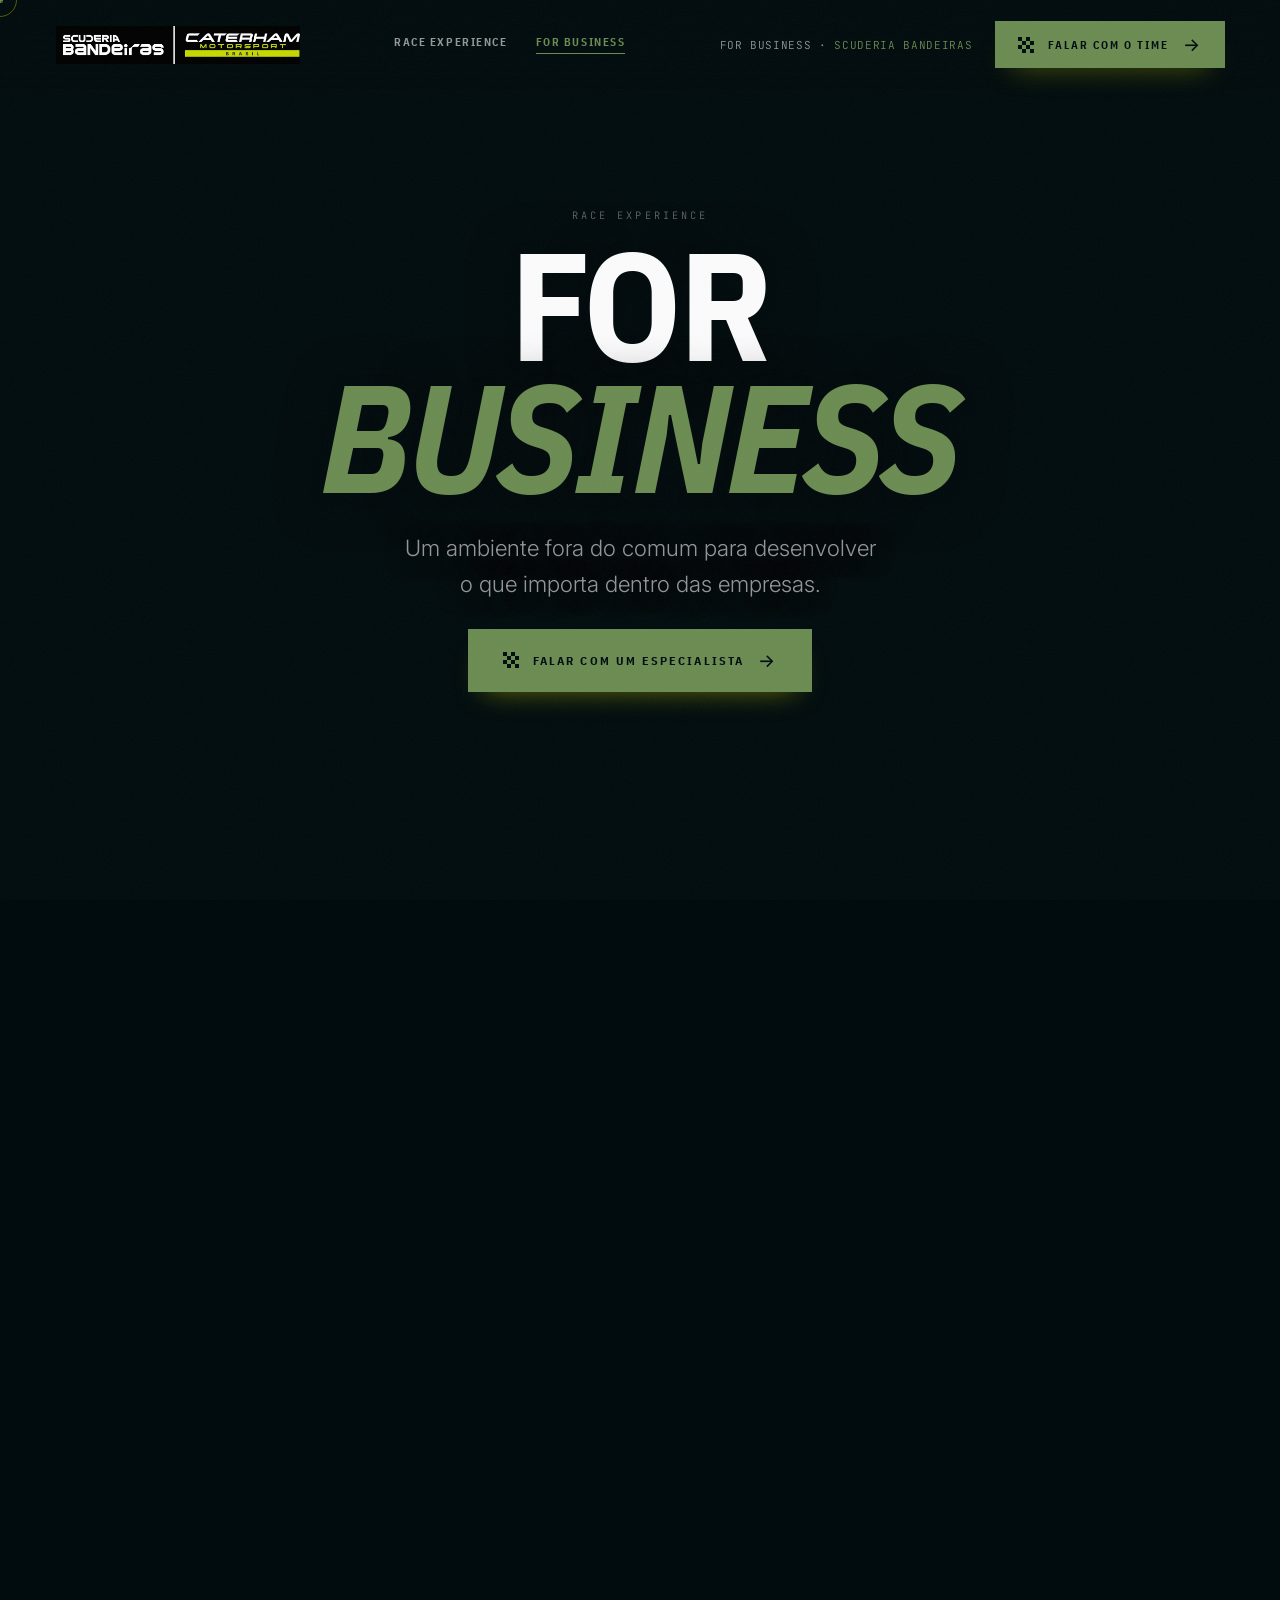
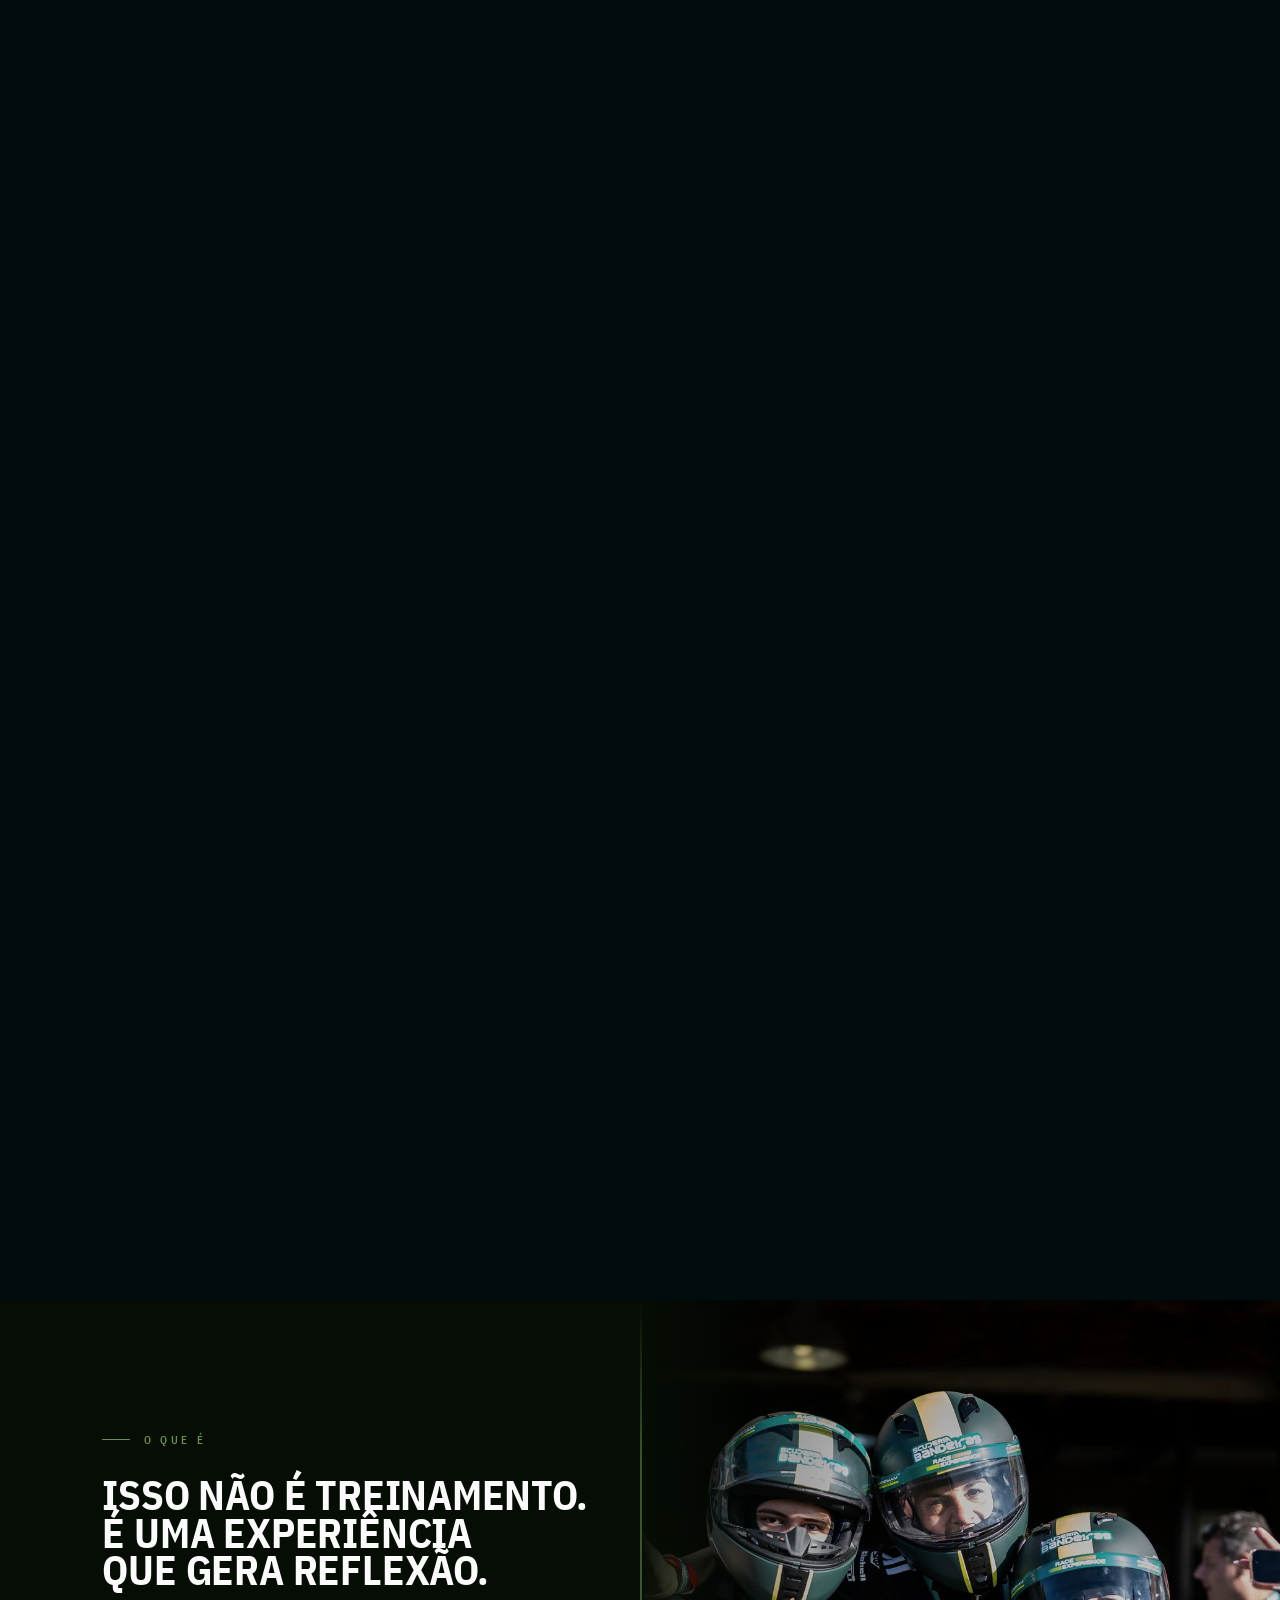
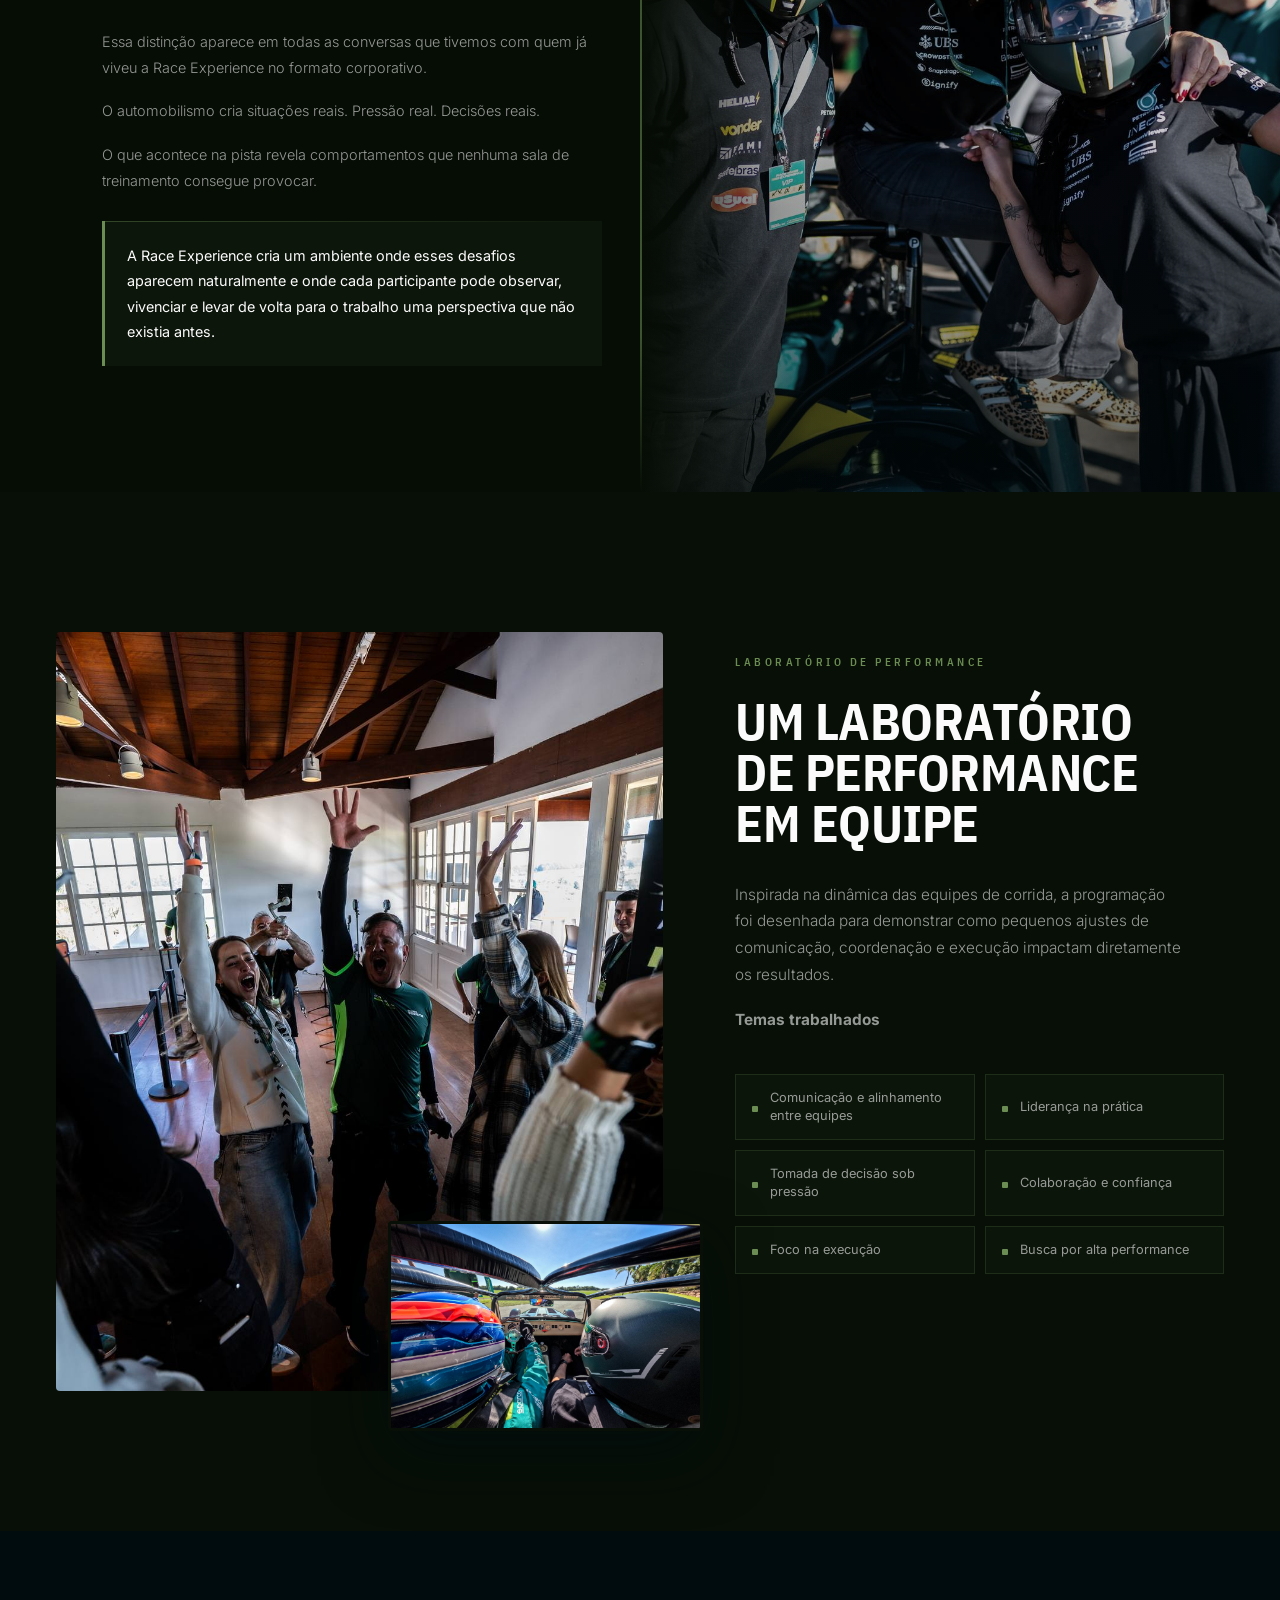
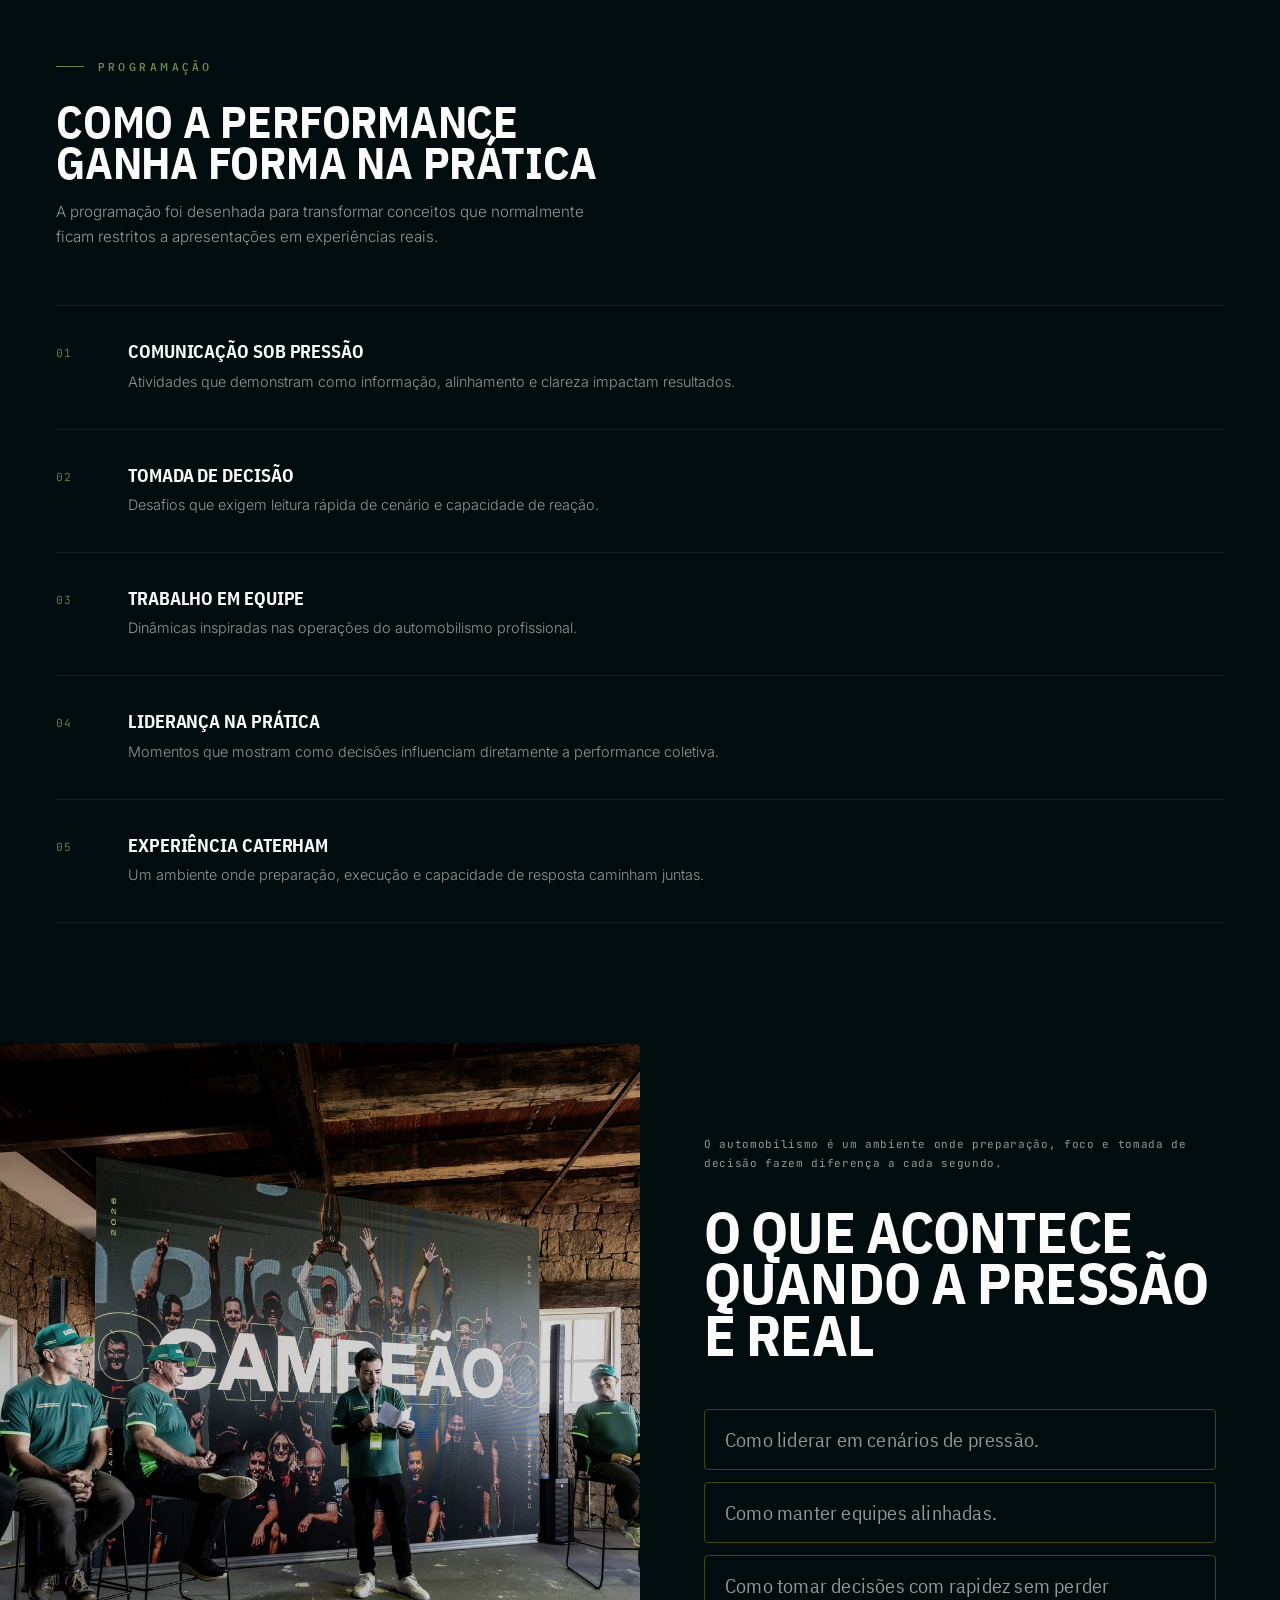
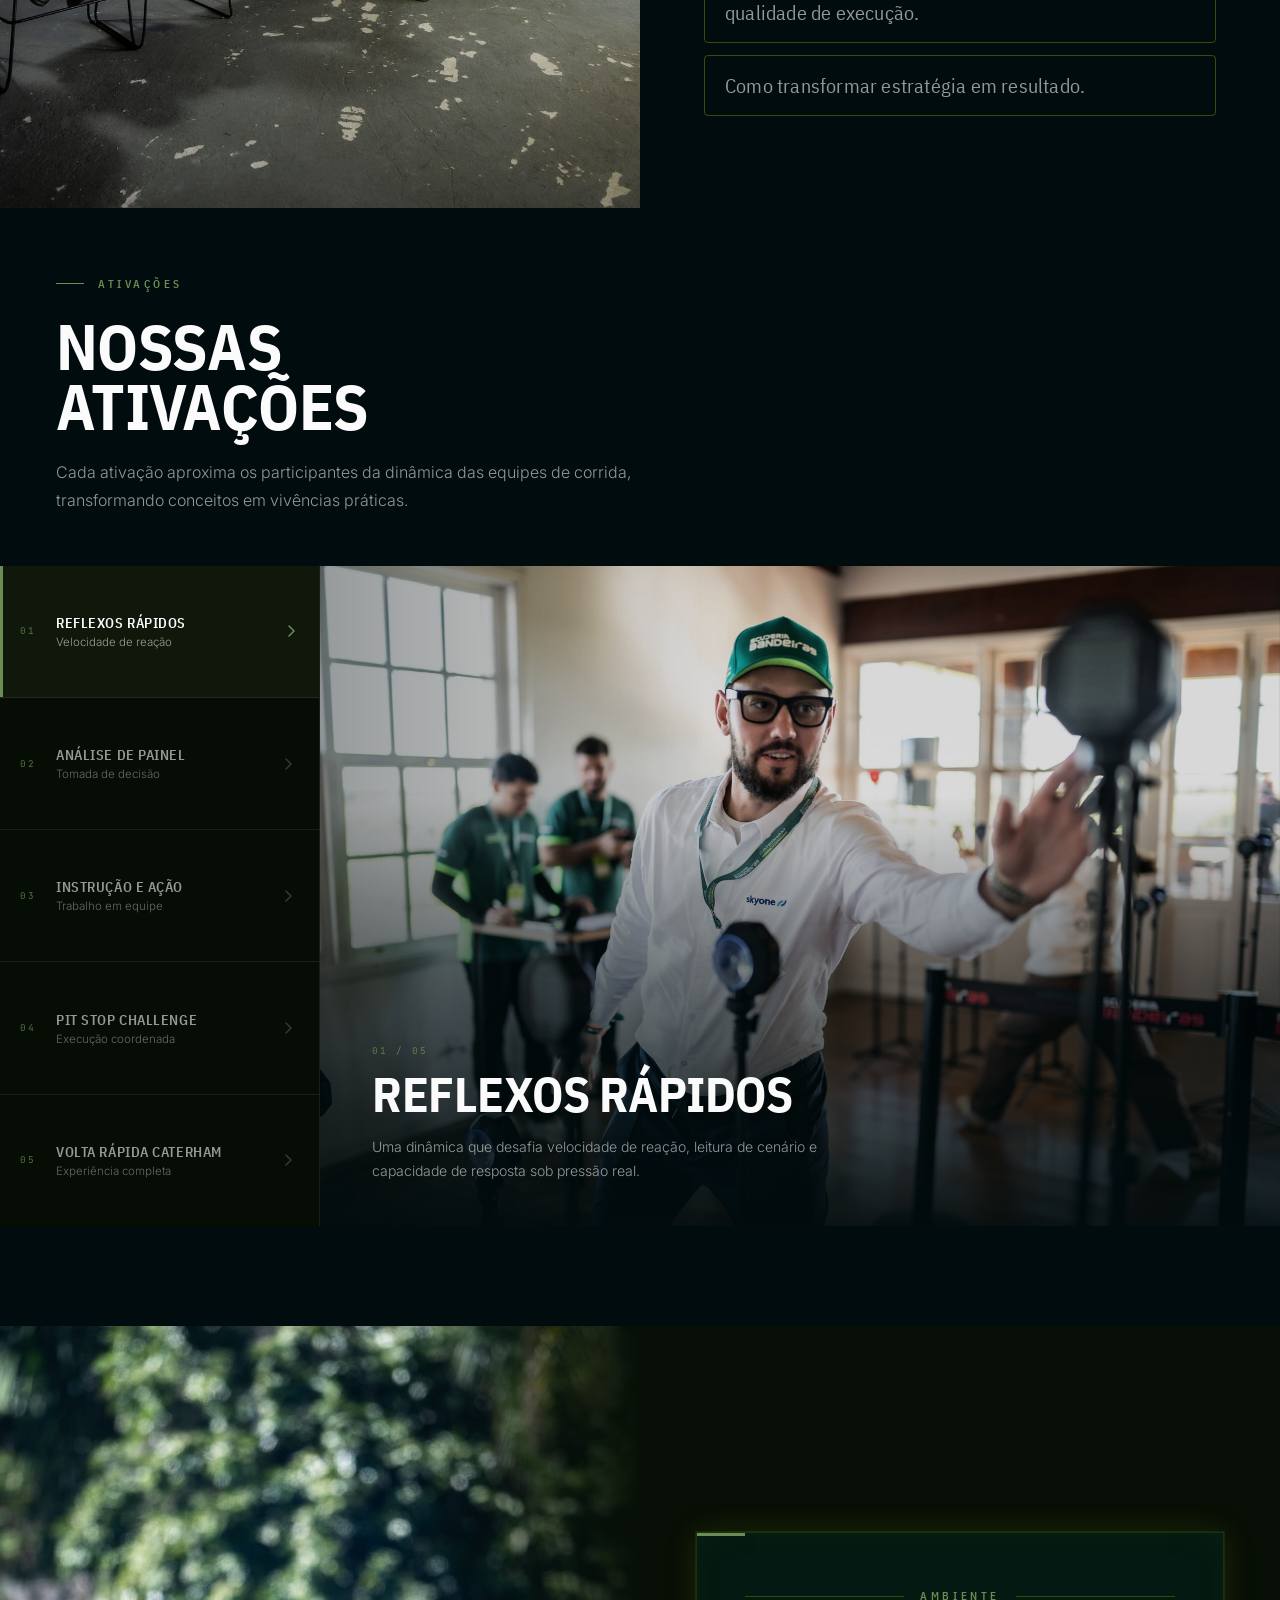
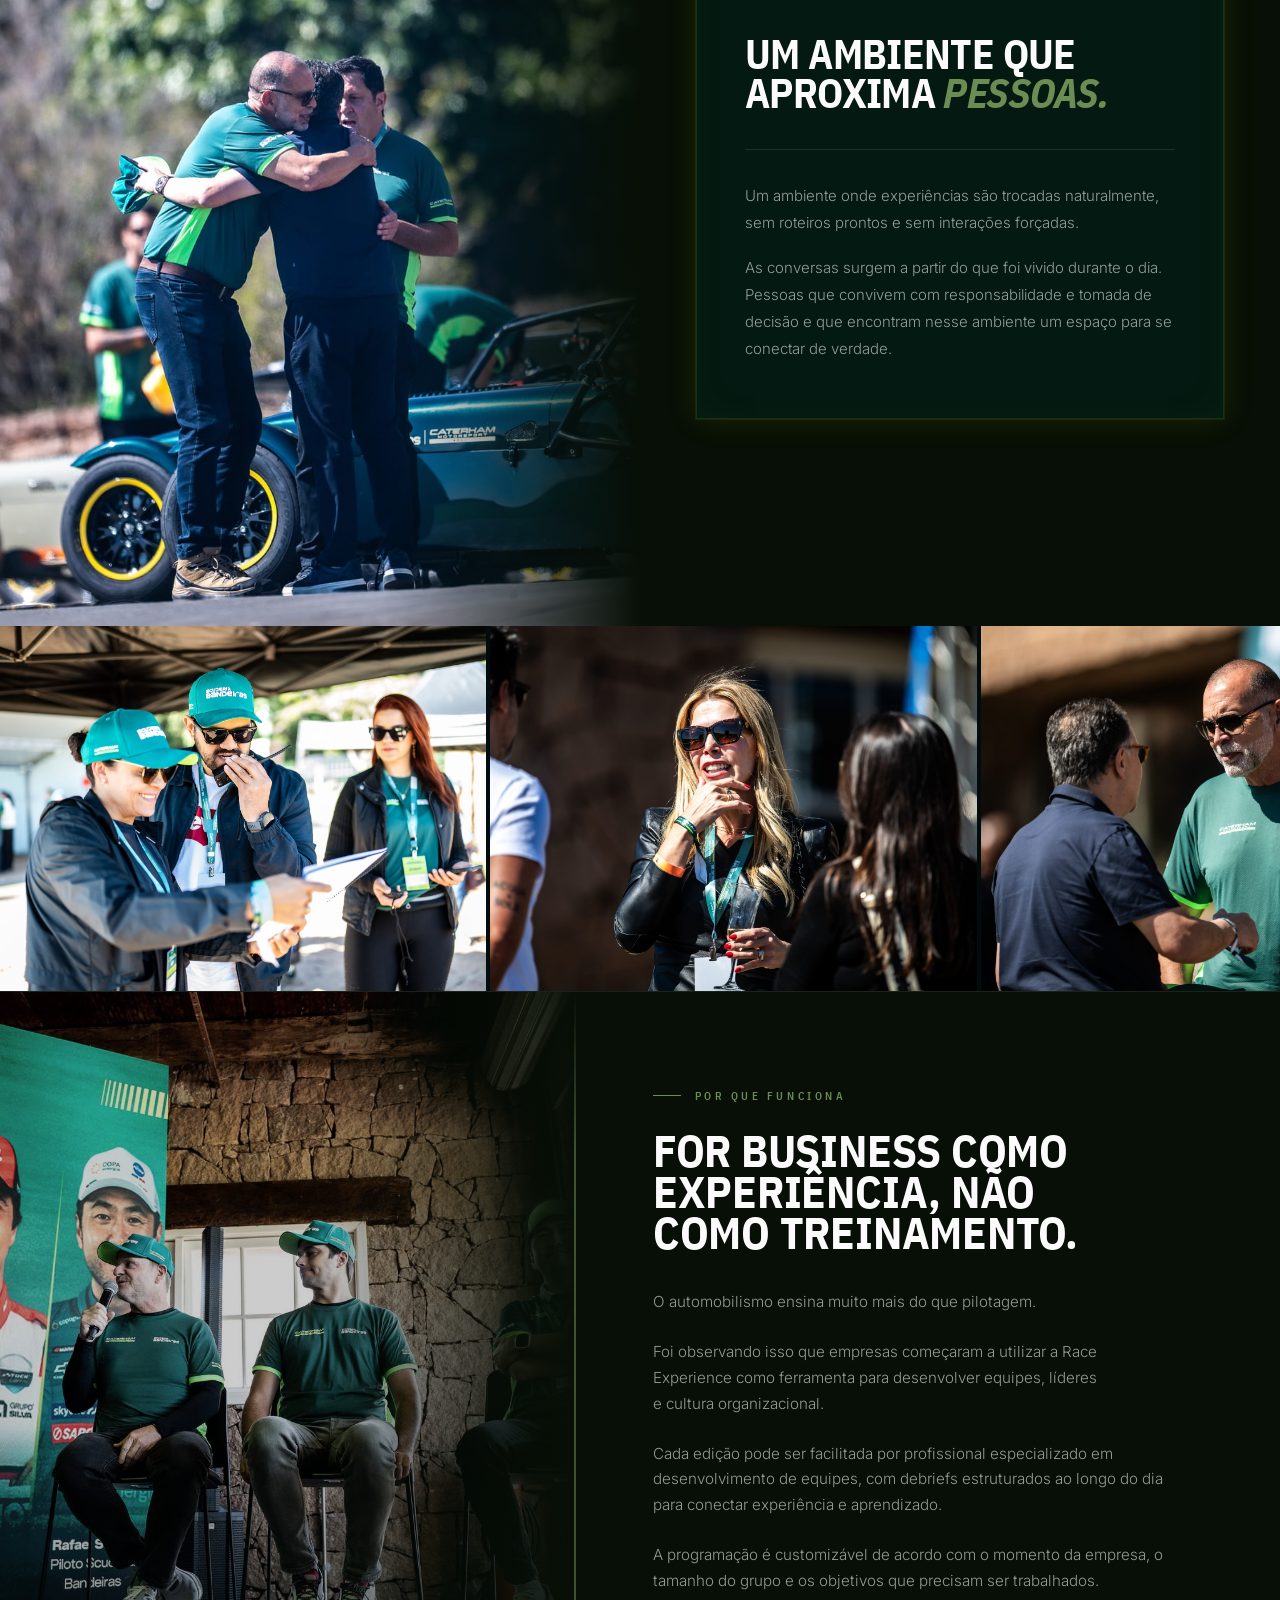
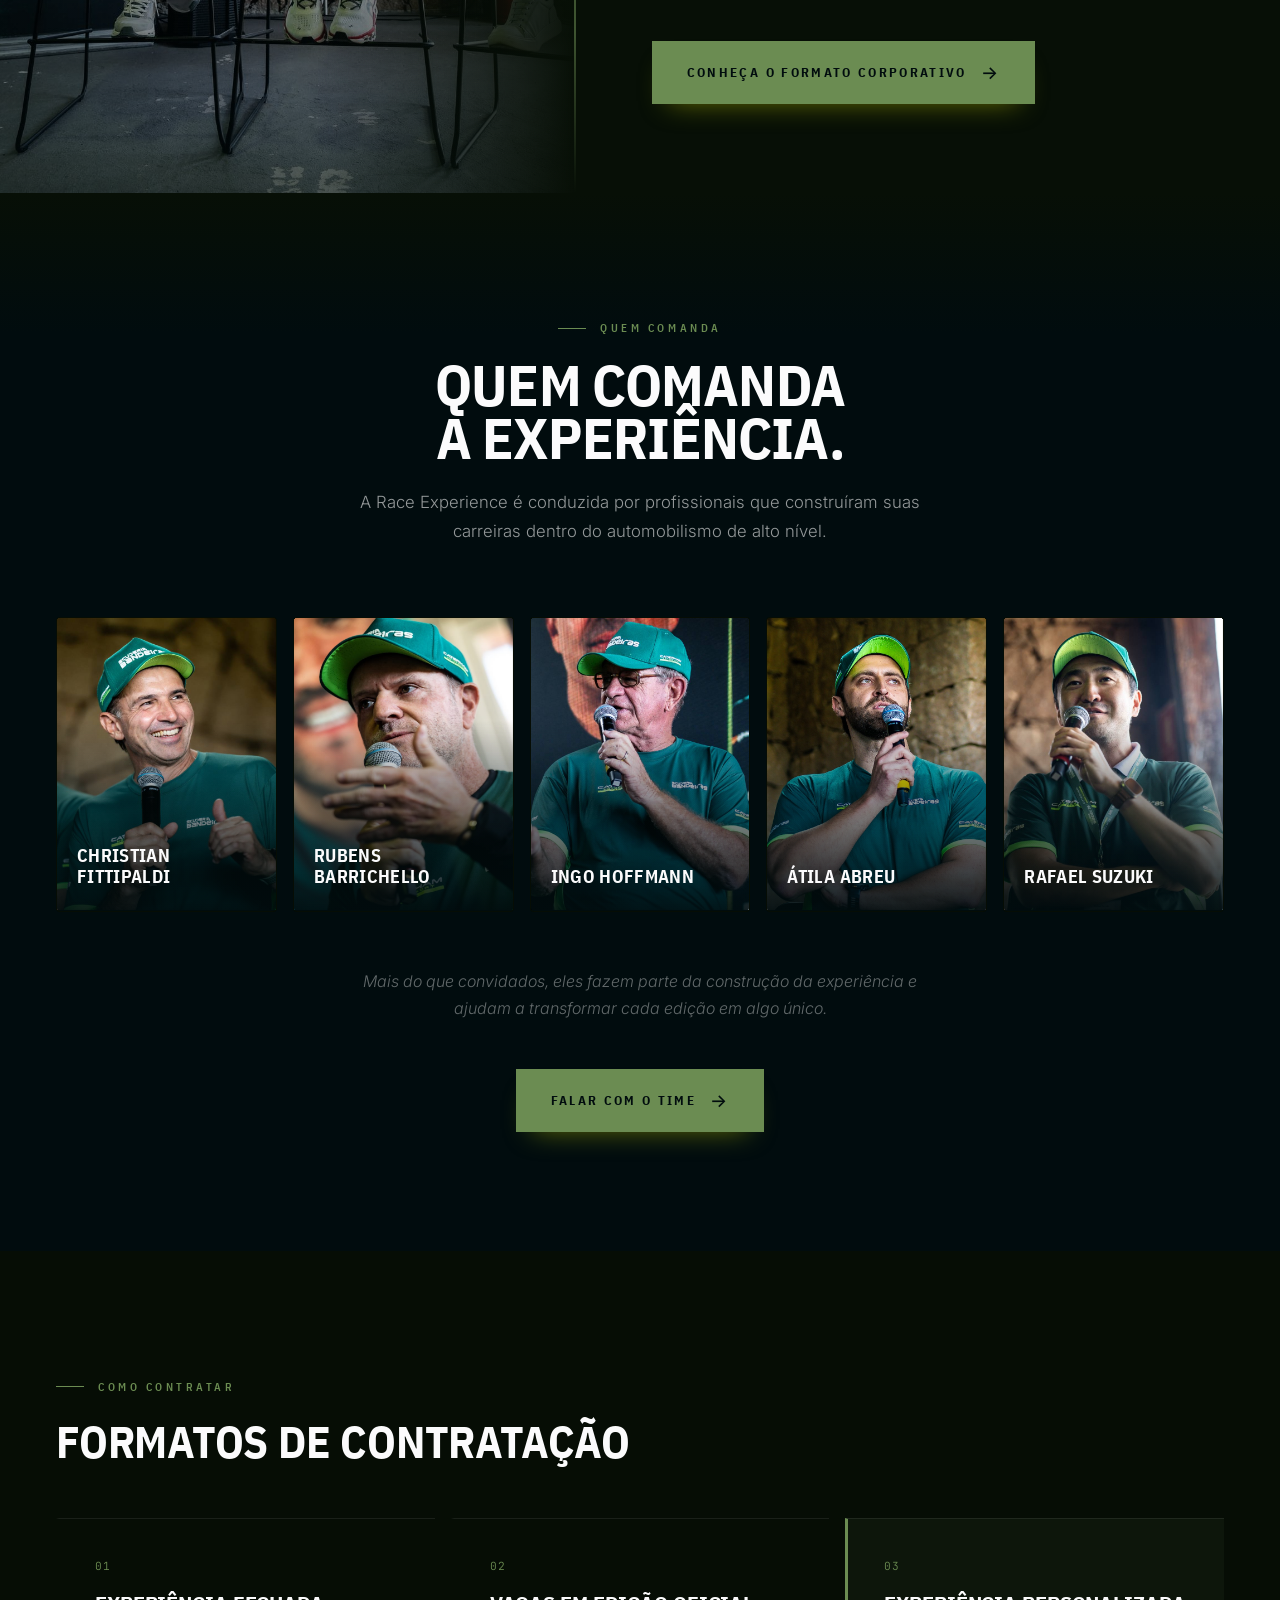
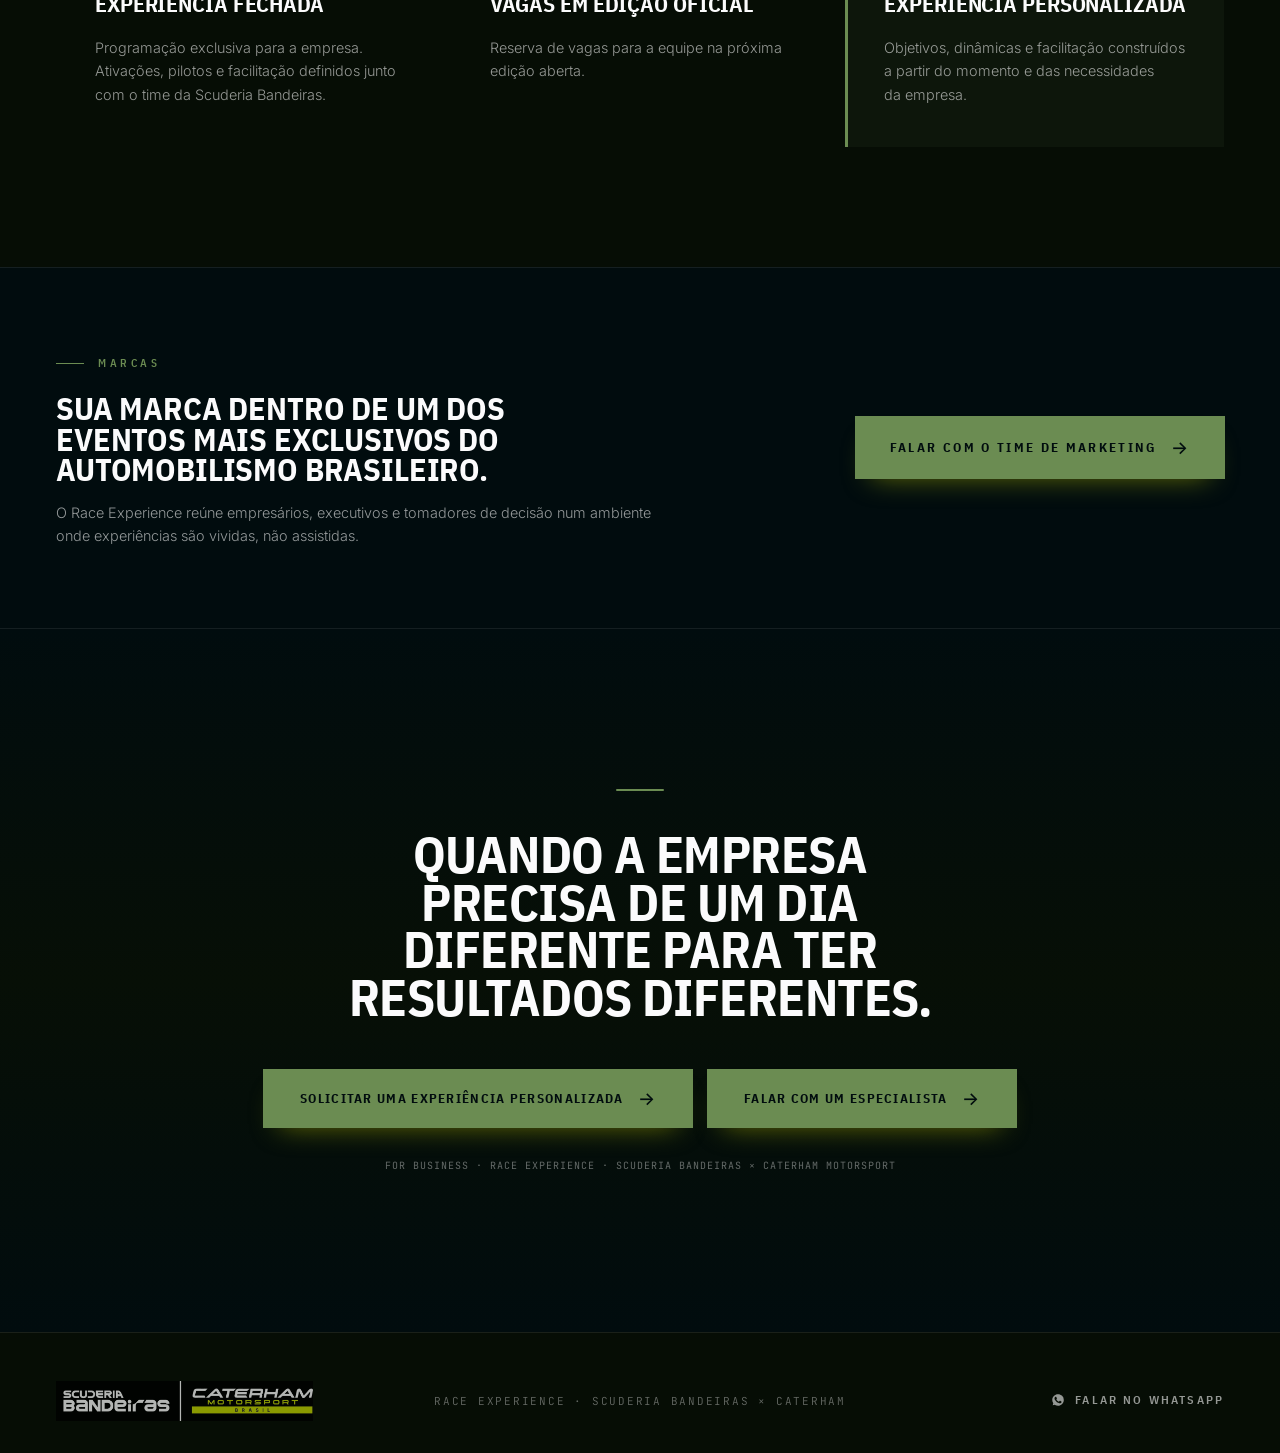
==== commit 84bf067c: "chore: renomeia Team Building para For Business e ajustes de layout/CTAs - Renomeia página e textos " ====
--- a/pages/team-building.html
+++ b/pages/team-building.html
@@ -3,7 +3,7 @@
 <head>
   <meta charset="UTF-8">
   <meta name="viewport" content="width=device-width, initial-scale=1.0">
-  <title>Team Building — Scuderia Bandeiras × Caterham</title>
+  <title>For Business — Scuderia Bandeiras × Caterham</title>
   <link rel="preconnect" href="https://fonts.googleapis.com">
   <link rel="preconnect" href="https://fonts.gstatic.com" crossorigin>
   <link href="https://fonts.googleapis.com/css2?family=IBM+Plex+Sans+Condensed:wght@400;500;600;700&family=Inter:wght@300;400;500;600&family=JetBrains+Mono:wght@400;500&display=swap" rel="stylesheet">
@@ -24,10 +24,10 @@
   </div>
   <div class="topbar-nav">
     <a href="/">Race Experience</a>
-    <a href="/team-building" class="active">Team Building</a>
+    <a href="/team-building" class="active">For Business</a>
   </div>
   <div class="topbar-r">
-    <span class="topbar-meta">TEAM BUILDING · <span>SCUDERIA BANDEIRAS</span></span>
+    <span class="topbar-meta">FOR BUSINESS · <span>SCUDERIA BANDEIRAS</span></span>
     <a href="https://wa.me/5515998570854" class="btn btn-lime" target="_blank" rel="noopener">
       <span class="flag"></span>Falar com o time
     </a>
@@ -41,7 +41,7 @@
 <div class="mob-nav" id="mobNav">
   <nav class="mob-nav-links">
     <a href="/" class="mob-nav-link">Race Experience</a>
-    <a href="/team-building" class="mob-nav-link active">Team Building</a>
+    <a href="/team-building" class="mob-nav-link active">For Business</a>
   </nav>
 </div>
 
@@ -67,7 +67,7 @@
         <!-- Momento 1 — título principal, sempre presente -->
         <div class="tb-reveal tb-reveal-1">
           <p class="tb-kicker">RACE EXPERIENCE</p>
-          <h1 class="tb-h1">TEAM<br><span class="lime">BUILDING</span></h1>
+          <h1 class="tb-h1">FOR<br><span class="lime">BUSINESS</span></h1>
         </div>
 
         <!-- Momento 2 — subtítulo fade in sobre o título -->
@@ -456,12 +456,12 @@
 <section id="sec-tb-experience">
   <div class="tb-exp-split">
     <div class="tb-exp-img-col">
-      <img src="/assets/images/sections/se%C3%A7%C3%A3o-3/20260528_scuderiabandeiras_raceexperience_fazendacapuava_dudabairros-2967.jpg" alt="Team Building como experiência" loading="lazy">
+      <img src="/assets/images/sections/se%C3%A7%C3%A3o-3/20260528_scuderiabandeiras_raceexperience_fazendacapuava_dudabairros-2967.jpg" alt="For Business como experiência" loading="lazy">
       <div class="tb-exp-img-veil"></div>
     </div>
     <div class="tb-exp-text-col">
       <span class="label" data-r>POR QUE FUNCIONA</span>
-      <h2 data-r>Team Building como experiência, não como treinamento.</h2>
+      <h2 data-r>For Business como experiência, não como treinamento.</h2>
       <p data-r>O automobilismo ensina muito mais do que&nbsp;pilotagem.</p>
       <p data-r>Foi observando isso que empresas começaram a utilizar a Race Experience como ferramenta para desenvolver equipes, líderes e cultura&nbsp;organizacional.</p>
       <p data-r>Cada edição pode ser facilitada por profissional especializado em desenvolvimento de equipes, com debriefs estruturados ao longo do dia para conectar experiência e&nbsp;aprendizado.</p>
@@ -655,7 +655,7 @@
           FALAR COM UM ESPECIALISTA
         </a>
       </div>
-      <p class="final-cta-meta">Team Building · Race Experience · Scuderia Bandeiras × Caterham Motorsport</p>
+      <p class="final-cta-meta">For Business · Race Experience · Scuderia Bandeiras × Caterham Motorsport</p>
     </div>
   </div>
 </section>
--- a/styles/components.css
+++ b/styles/components.css
@@ -198,9 +198,9 @@
 .hero-grid {
   position:relative; z-index:5; flex:1;
   display:flex; flex-direction:column; align-items:center;
-  justify-content:flex-end; text-align:center;
+  justify-content:center; text-align:center;
   gap:60px;
-  padding:0 56px 88px;
+  padding:0 56px 44px;
 }
 .hero-main { width:100%; display:flex; flex-direction:column; align-items:center; }
 @media (max-width:980px){
@@ -208,7 +208,7 @@
 }
 @media (max-width:640px){
   #hero { min-height: 75vh; padding-top: 80px; }
-  .hero-grid { padding: 0 20px 44px; justify-content: flex-end; }
+  .hero-grid { padding: 0 20px 44px; justify-content: center; }
 }
 
 .hero-num {
@@ -222,7 +222,7 @@
 }
 
 .hero-h1 {
-  font-size:clamp(58px, 11vw, 168px);
+  font-size:clamp(48px, 9.5vw, 144px);
   line-height:.86; letter-spacing:-.018em;
   color:var(--paper);
   margin-bottom:36px;
@@ -236,10 +236,14 @@
 
 .hero-sub {
   font-family:'Inter', sans-serif;
-  font-size:clamp(15px, 1.4vw, 18px); font-weight:300;
+  font-size:clamp(13px, 1.4vw, 18px); font-weight:300;
   line-height:1.65; color:var(--paper-60);
-  max-width:620px; margin:0 auto 42px;
+  max-width:none; margin:0 auto 42px;
   text-align:center;
+  white-space:nowrap;
+}
+@media (max-width:640px) {
+  .hero-sub { white-space:normal; max-width:420px; }
 }
 .hero-sub strong { color:var(--paper); font-weight:500; }
 
@@ -248,43 +252,6 @@
   font-family:'JetBrains Mono', monospace;
   font-size:11px; color:var(--paper-40); letter-spacing:.06em;
   margin-left:8px;
-}
-
-/* hero side card (date) — top-right, acima do texto que fica no fundo */
-.hero-card {
-  position:absolute; top:0; right:56px; z-index:4;
-  background:var(--emerald-d);
-  border:1px solid var(--paper-08);
-  padding:24px 22px;
-  width:220px;
-}
-@media (max-width:1100px){ .hero-card { display:none; } }
-.hero-card::before {
-  content:''; position:absolute; top:0; left:0; width:36px; height:3px;
-  background:var(--lime);
-}
-.hero-card .lbl {
-  font-family:'JetBrains Mono', monospace;
-  font-size:10px; letter-spacing:.28em; text-transform:uppercase;
-  color:var(--paper-40); margin-bottom:18px;
-}
-.hero-card .day {
-  font-family:'IBM Plex Sans Condensed', sans-serif;
-  font-weight:700; font-size:96px; line-height:.85;
-  color:var(--paper);
-}
-.hero-card .month {
-  font-family:'IBM Plex Sans Condensed', sans-serif;
-  font-weight:700; font-size:24px; text-transform:uppercase;
-  letter-spacing:.06em; color:var(--lime); margin-top:6px;
-}
-.hero-card .year {
-  font-family:'JetBrains Mono', monospace;
-  font-size:12px; color:var(--paper-40); letter-spacing:.16em;
-  margin-top:18px; padding-top:16px; border-top:1px dashed var(--paper-08);
-}
-@media (max-width:980px){
-  .hero-card { max-width:280px; }
 }
 
 /* hero ticker */
@@ -472,7 +439,7 @@
 }
 @media (max-width:820px){
   .gal-head { grid-template-columns:1fr; }
-  .gal-sub { text-align:left; max-width:none; }
+  .gal-sub { text-align:left; max-width: calc(100% - 12px); }
 }
 
 .gal-grid {
@@ -798,6 +765,7 @@
    ============================================================ */
 
 .exp-car-section {
+  display: none;
   position: relative;
   width: 100%;
   height: 100vh;
@@ -1299,7 +1267,7 @@
    §5  ATIVAÇÕES — Carrossel full-width
 ════════════════════════════════════════════════════════ */
 #sec-ativacoes {
-  padding: 140px 0 100px;
+  padding: 60px 0 100px;
   background: var(--ink);
 }
 
@@ -1318,6 +1286,7 @@
   margin-top: 18px;
   max-width: 820px;
 }
+.atv-h2 em { color: var(--lime); font-style: italic; }
 
 .atv-intro {
   font-family: 'Inter', sans-serif;
@@ -1332,24 +1301,19 @@
 /* Ativações — grid layout */
 .atv-grid-wrap {
   display: grid;
-  grid-template-columns: 1.4fr 1fr;
+  grid-template-columns: repeat(3, 1fr);
   gap: 16px;
-  height: clamp(420px, 58vh, 600px);
+  height: clamp(380px, 52vh, 520px);
   max-width: 1320px;
   margin: 0 auto;
   padding: 0 56px;
-}
-.atv-sub-grid {
-  display: grid;
-  grid-template-columns: 1fr 1fr;
-  grid-template-rows: 1fr 1fr;
-  gap: 16px;
-  height: 100%;
 }
 .atv-card {
   position: relative;
   overflow: hidden;
   border-radius: 4px;
+  height: 100%;
+  min-height: 0;
 }
 .atv-card img {
   position: absolute;
@@ -1358,12 +1322,6 @@
   height: 100%;
   object-fit: cover;
   display: block;
-}
-.atv-featured {
-  height: 100%;
-}
-.atv-sub-grid .atv-card {
-  min-height: 0;
 }
 .atv-overlay {
   position: absolute;
@@ -2080,15 +2038,9 @@
   font-weight: 700; text-transform: uppercase;
   font-size: clamp(48px, 7vw, 108px);
   line-height: .9; letter-spacing: -.02em;
-  color: var(--paper); margin-bottom: 28px;
+  color: var(--paper); margin-bottom: 56px;
 }
 .cte-intro-h em { color: var(--lime); font-style: italic; }
-.cte-intro-sub {
-  font-family: 'IBM Plex Sans Condensed', sans-serif;
-  font-weight: 700; text-transform: uppercase;
-  font-size: clamp(18px, 2.2vw, 30px);
-  color: var(--paper-60); letter-spacing: .02em; margin-bottom: 56px;
-}
 .cte-intro-hint {
   font-family: 'JetBrains Mono', monospace;
   font-size: 11px; letter-spacing: .22em; text-transform: uppercase;
@@ -2133,23 +2085,6 @@
   position: absolute; inset: 0; pointer-events: none;
   background: linear-gradient(to top, rgba(0,0,0,.74) 0%, transparent 52%);
 }
-.cte-photo-label {
-  position: absolute; bottom: 10px; left: 12px; right: 12px;
-  display: flex; align-items: baseline; gap: 7px;
-  pointer-events: none;
-}
-.cte-photo-num {
-  font-family: 'JetBrains Mono', monospace;
-  font-size: 9px; letter-spacing: .22em;
-  color: var(--lime); opacity: .9; flex-shrink: 0;
-}
-.cte-photo-title {
-  font-family: 'IBM Plex Sans Condensed', sans-serif;
-  font-weight: 700; text-transform: uppercase;
-  font-size: clamp(9px, 1vw, 13px);
-  letter-spacing: .04em; color: var(--paper);
-  white-space: nowrap; overflow: hidden; text-overflow: ellipsis;
-}
 
 @media (max-width: 768px) {
   #sec-caterham-exp { height: 320vh; }
@@ -2194,21 +2129,6 @@
 }
 #cte-lightbox.lb-open .lb-img {
   transform: scale(1); opacity: 1;
-}
-/* caption */
-#cte-lightbox .lb-caption {
-  position: absolute; bottom: -42px; left: 0; right: 0;
-  display: flex; align-items: center; gap: 10px;
-  opacity: 0; transition: opacity .3s ease .18s;
-}
-#cte-lightbox.lb-open .lb-caption { opacity: 1; }
-#cte-lightbox .lb-cap-num {
-  font-family: 'JetBrains Mono', monospace; font-size: 11px; color: var(--lime);
-}
-#cte-lightbox .lb-cap-title {
-  font-family: 'IBM Plex Sans Condensed', sans-serif;
-  font-weight: 700; text-transform: uppercase; font-size: 13px; color: var(--paper);
-  letter-spacing: .06em;
 }
 /* close */
 #cte-lightbox .lb-close {
@@ -2288,18 +2208,23 @@
   position: relative;
   display: grid;
   grid-template-columns: 52% 48%;
-  min-height: 100vh;
-}
-
-/* Coluna da imagem */
+  align-items: stretch;
+}
+
+/* Coluna da imagem — foto ocupa toda a altura da linha (igualando à coluna de texto) */
 .leg-img-col {
+  display: flex;
+  flex-direction: column;
+  height: 100%;
+}
+.leg-img-frame {
   position: relative;
   overflow: hidden;
+  flex: 1;
 }
 .leg-img-col img {
   width: 100%; height: 100%;
-  object-fit: contain;
-  object-position: center center;
+  object-fit: cover;
   display: block;
   filter: saturate(.88) brightness(.82);
   transition: transform 12s ease;
@@ -2382,19 +2307,22 @@
   margin: 36px 0;
 }
 
-/* Lista de lendas */
+/* Lista de lendas — full width, abaixo das duas colunas */
 .leg-legends {
-  display: flex; flex-direction: column; gap: 0;
+  grid-column: 1 / -1;
+  display: grid;
+  grid-template-columns: repeat(4, 1fr);
+  align-items: center;
+  gap: 0 24px;
+  padding: 32px clamp(28px, 4vw, 64px) 16px;
 }
 .leg-legend-item {
   display: grid;
   grid-template-columns: 2px 1fr;
   gap: 0 20px;
-  padding: 16px 0;
-  border-bottom: 1px solid rgba(255,255,255,.06);
+  padding: 0 0 16px;
   transition: background .2s;
 }
-.leg-legend-item:last-child { border-bottom: none; }
 .leg-legend-bar {
   width: 2px;
   background: var(--lime);
@@ -2470,14 +2398,22 @@
 
 /* Mobile */
 @media (max-width: 900px) {
-  .leg-main { grid-template-columns: 1fr; min-height: auto; }
-  .leg-img-col { min-height: 65vw; max-height: 70vh; }
+  .leg-main { grid-template-columns: 1fr; }
+  .leg-img-col { height: auto; }
+  .leg-img-frame { flex: none; }
+  .leg-img-col img { height: auto; object-fit: unset; }
   .leg-img-veil {
     background:
       linear-gradient(to bottom, transparent 55%, var(--ink) 100%);
   }
   .leg-content-col { padding: 48px 24px 72px; }
   .leg-headline { font-size: clamp(38px, 9vw, 56px); }
+  .leg-legends { grid-template-columns: 1fr; gap: 0; padding: 24px 24px 0; }
+  .leg-legend-item {
+    padding: 16px 0;
+    border-bottom: 1px solid rgba(255,255,255,.06);
+  }
+  .leg-legend-item:last-child { border-bottom: none; }
   .leg-track-img { height: 160px; }
   /* Carrossel: scroll nativo no mobile */
   .leg-carousel {
@@ -2746,15 +2682,180 @@
   max-width: 540px;
 }
 
-/* Carousel wrapper with nav buttons */
+/* ── Feature video player (full-width, inline play) ── */
+.test-feature {
+  padding: 0 var(--space-x);
+  max-width: 1280px;
+  margin: 0 auto;
+}
+
+.test-vid-wrap {
+  position: relative;
+  width: 100%;
+  aspect-ratio: 16 / 9;
+  background: #000;
+  overflow: hidden;
+  border-radius: 6px;
+  cursor: pointer;
+}
+
+.test-vid {
+  position: absolute;
+  inset: 0;
+  width: 100%;
+  height: 100%;
+  object-fit: cover;
+  display: block;
+  transition: transform .7s cubic-bezier(.25,.46,.45,.94);
+}
+
+.test-vid-wrap:hover .test-vid {
+  transform: scale(1.025);
+}
+
+.test-vid-overlay {
+  position: absolute;
+  inset: 0;
+  background: linear-gradient(
+    to top,
+    rgba(1,12,14,.9) 0%,
+    rgba(1,12,14,.2) 35%,
+    transparent 60%
+  );
+  pointer-events: none;
+  z-index: 1;
+}
+
+/* Play / Pause button */
+.test-vid-btn {
+  position: absolute;
+  top: 50%;
+  left: 50%;
+  transform: translate(-50%, -50%);
+  z-index: 3;
+  width: 80px;
+  height: 80px;
+  border-radius: 50%;
+  border: 2px solid var(--lime);
+  background: rgba(1,12,14,.3);
+  backdrop-filter: blur(12px);
+  -webkit-backdrop-filter: blur(12px);
+  color: var(--lime);
+  display: flex;
+  align-items: center;
+  justify-content: center;
+  cursor: pointer;
+  padding-left: 3px; /* optical centre for play triangle */
+  transition: background .2s ease, transform .25s ease, opacity .3s ease;
+}
+
+.test-vid-btn:hover {
+  background: rgba(202,211,2,.18);
+  transform: translate(-50%, -50%) scale(1.1);
+}
+
+/* playing state — hide until hover */
+.test-vid-wrap.is-playing .test-vid-btn {
+  opacity: 0;
+  pointer-events: none;
+  transform: translate(-50%, -50%) scale(.9);
+  padding-left: 0;
+}
+
+.test-vid-wrap.is-playing:hover .test-vid-btn {
+  opacity: 1;
+  pointer-events: auto;
+  transform: translate(-50%, -50%) scale(1);
+}
+
+/* icon toggle */
+.test-vid-icon-pause { display: none; }
+.test-vid-wrap.is-playing .test-vid-icon-play  { display: none; }
+.test-vid-wrap.is-playing .test-vid-icon-pause { display: block; }
+
+/* Bottom meta bar */
+.test-vid-meta {
+  position: absolute;
+  bottom: 0;
+  left: 0;
+  right: 0;
+  padding: 48px 28px 22px;
+  display: flex;
+  align-items: center;
+  gap: 18px;
+  pointer-events: none;
+  z-index: 2;
+}
+
+.test-vid-idx {
+  font-family: 'JetBrains Mono', monospace;
+  font-size: 11px;
+  font-weight: 700;
+  letter-spacing: .18em;
+  color: var(--lime);
+}
+
+.test-vid-label {
+  font-family: 'JetBrains Mono', monospace;
+  font-size: 11px;
+  letter-spacing: .14em;
+  text-transform: uppercase;
+  color: rgba(255,255,255,.55);
+  flex: 1;
+}
+
+.test-vid-total {
+  font-family: 'JetBrains Mono', monospace;
+  font-size: 11px;
+  letter-spacing: .1em;
+  color: rgba(255,255,255,.28);
+  font-variant-numeric: tabular-nums;
+}
+
+/* Mobile — portrait video */
+@media (max-width: 768px) {
+  #sec-testimonials {
+    padding: 80px 0 60px;
+  }
+
+  .test-header {
+    padding: 0 22px;
+    margin-bottom: 40px;
+  }
+
+  .test-feature {
+    padding: 0;
+  }
+
+  .test-vid-wrap {
+    aspect-ratio: 9 / 16;
+    max-height: 85dvh;
+    border-radius: 0;
+  }
+
+  .test-vid-btn {
+    width: 68px;
+    height: 68px;
+  }
+
+  .test-vid-meta {
+    padding: 36px 20px 18px;
+    gap: 12px;
+  }
+}
+
+@media (prefers-reduced-motion: reduce) {
+  .test-vid { transition: none; }
+  .test-vid-btn { transition: opacity .15s ease; }
+}
+
+/* ── Testimonials carousel (Team Building page) ── */
 .test-carousel-wrapper {
   position: relative;
   display: flex;
   align-items: center;
-  gap: 0;
-}
-
-/* Scrollable track */
+}
+
 .test-track {
   display: flex;
   gap: 16px;
@@ -2768,15 +2869,9 @@
   cursor: grab;
 }
 
-.test-track::-webkit-scrollbar {
-  display: none;
-}
-
-.test-track:active {
-  cursor: grabbing;
-}
-
-/* Individual card */
+.test-track::-webkit-scrollbar { display: none; }
+.test-track:active { cursor: grabbing; }
+
 .test-card {
   flex: 0 0 280px;
   width: 280px;
@@ -2793,12 +2888,7 @@
   height: 100%;
   background:
     url("data:image/svg+xml,%3Csvg viewBox='0 0 256 256' xmlns='http://www.w3.org/2000/svg'%3E%3Cfilter id='noise'%3E%3CfeTurbulence type='fractalNoise' baseFrequency='0.9' numOctaves='4' stitchTiles='stitch'/%3E%3C/filter%3E%3Crect width='100%25' height='100%25' filter='url(%23noise)' opacity='0.06'/%3E%3C/svg%3E") center/200px 200px,
-    linear-gradient(
-      160deg,
-      var(--emerald-d) 0%,
-      #011410 40%,
-      var(--ink) 100%
-    );
+    linear-gradient(160deg, var(--emerald-d) 0%, #011410 40%, var(--ink) 100%);
   border: 1px solid var(--paper-08);
   border-radius: 12px;
   display: flex;
@@ -2819,56 +2909,36 @@
 .test-shimmer::after {
   content: '';
   position: absolute;
-  top: 0;
-  left: 0;
-  width: 40%;
-  height: 100%;
-  background: linear-gradient(
-    90deg,
-    transparent 0%,
-    rgba(202, 211, 2, 0.06) 50%,
-    transparent 100%
-  );
+  top: 0; left: 0;
+  width: 40%; height: 100%;
+  background: linear-gradient(90deg, transparent 0%, rgba(202,211,2,.06) 50%, transparent 100%);
   animation: test-shimmer-sweep 2.8s ease-in-out infinite;
   animation-delay: calc(var(--card-i, 0) * 0.4s);
 }
 
 .test-card:nth-child(1) .test-shimmer::after { --card-i: 0; }
 .test-card:nth-child(2) .test-shimmer::after { --card-i: 1; }
-.test-card:nth-child(3) .test-shimmer::after { --card-i: 2; }
-.test-card:nth-child(4) .test-shimmer::after { --card-i: 3; }
-.test-card:nth-child(5) .test-shimmer::after { --card-i: 4; }
-
-/* "Video em breve" badge */
+
 .test-badge {
   position: absolute;
-  top: 14px;
-  right: 14px;
+  top: 14px; right: 14px;
   font-family: 'JetBrains Mono', monospace;
-  font-size: 9px;
-  font-weight: 400;
-  text-transform: uppercase;
-  letter-spacing: 0.08em;
+  font-size: 9px; font-weight: 400;
+  text-transform: uppercase; letter-spacing: .08em;
   color: var(--lime);
   background: var(--lime-12);
-  border: 1px solid rgba(202, 211, 2, 0.25);
-  padding: 4px 8px;
-  border-radius: 4px;
+  border: 1px solid rgba(202,211,2,.25);
+  padding: 4px 8px; border-radius: 4px;
   backdrop-filter: blur(4px);
 }
 
-/* Play button circle */
 .test-play {
-  width: 60px;
-  height: 60px;
+  width: 60px; height: 60px;
   border-radius: 50%;
   border: 2px solid var(--lime);
-  display: flex;
-  align-items: center;
-  justify-content: center;
-  position: relative;
-  z-index: 2;
-  transition: transform 0.25s ease, background 0.25s ease;
+  display: flex; align-items: center; justify-content: center;
+  position: relative; z-index: 2;
+  transition: transform .25s ease, background .25s ease;
 }
 
 .test-card:hover .test-play {
@@ -2876,10 +2946,8 @@
   background: var(--lime-12);
 }
 
-/* Triangle play icon via border trick */
 .test-play-icon {
-  width: 0;
-  height: 0;
+  width: 0; height: 0;
   border-top: 10px solid transparent;
   border-bottom: 10px solid transparent;
   border-left: 17px solid var(--lime);
@@ -2887,116 +2955,64 @@
   display: block;
 }
 
-/* Card bottom info */
 .test-card-bottom {
   position: absolute;
-  bottom: 0;
-  left: 0;
-  right: 0;
+  bottom: 0; left: 0; right: 0;
   padding: 32px 16px 18px;
-  background: linear-gradient(to top, rgba(1,12,14,0.9) 0%, transparent 100%);
+  background: linear-gradient(to top, rgba(1,12,14,.9) 0%, transparent 100%);
 }
 
 .test-name {
   font-family: 'JetBrains Mono', monospace;
-  font-size: 11px;
-  font-weight: 400;
+  font-size: 11px; font-weight: 400;
   color: var(--paper-40);
-  letter-spacing: 0.06em;
-  text-transform: uppercase;
-}
-
-/* Navigation arrows */
+  letter-spacing: .06em; text-transform: uppercase;
+}
+
 .test-nav {
-  position: absolute;
-  top: 50%;
+  position: absolute; top: 50%;
   transform: translateY(-50%);
   z-index: 10;
-  width: 44px;
-  height: 44px;
+  width: 44px; height: 44px;
   border-radius: 50%;
   border: 1px solid var(--paper-18);
-  background: rgba(1, 12, 14, 0.7);
+  background: rgba(1,12,14,.7);
   backdrop-filter: blur(8px);
   color: var(--paper);
-  display: flex;
-  align-items: center;
-  justify-content: center;
+  display: flex; align-items: center; justify-content: center;
   cursor: pointer;
-  transition: border-color 0.2s, background 0.2s, opacity 0.2s;
+  transition: border-color .2s, background .2s, opacity .2s;
   flex-shrink: 0;
 }
 
-.test-nav:hover {
-  border-color: var(--lime);
-  background: var(--lime-12);
-  color: var(--lime);
-}
-
-.test-nav:disabled {
-  opacity: 0.25;
-  pointer-events: none;
-}
-
-.test-nav--prev {
-  left: 8px;
-}
-
-.test-nav--next {
-  right: 8px;
-}
-
-/* Dots */
+.test-nav:hover { border-color: var(--lime); background: var(--lime-12); color: var(--lime); }
+.test-nav:disabled { opacity: .25; pointer-events: none; }
+.test-nav--prev { left: 8px; }
+.test-nav--next { right: 8px; }
+
 .test-dots {
-  display: flex;
-  justify-content: center;
-  gap: 8px;
-  margin-top: 32px;
+  display: flex; justify-content: center;
+  gap: 8px; margin-top: 32px;
 }
 
 .test-dot {
-  width: 6px;
-  height: 6px;
+  width: 6px; height: 6px;
   border-radius: 50%;
   background: var(--paper-18);
-  border: none;
-  cursor: pointer;
-  padding: 0;
-  transition: background 0.25s, transform 0.25s, width 0.25s;
+  border: none; cursor: pointer; padding: 0;
+  transition: background .25s, width .25s;
 }
 
 .test-dot--active {
   background: var(--lime);
-  width: 22px;
-  border-radius: 3px;
-  transform: none;
-}
-
-/* Mobile adjustments */
+  width: 22px; border-radius: 3px;
+}
+
 @media (max-width: 768px) {
-  #sec-testimonials {
-    padding: 80px 0 60px;
-  }
-
-  .test-header {
-    padding: 0 22px;
-    margin-bottom: 40px;
-  }
-
-  .test-track {
-    padding: 8px 22px 20px;
-  }
-
-  .test-nav {
-    display: none;
-  }
-
-  .test-card {
-    flex: 0 0 240px;
-    width: 240px;
-  }
-}
-
+  .test-track { padding: 8px 22px 20px; }
+  .test-nav { display: none; }
+  .test-card { flex: 0 0 240px; width: 240px; }
+}
 
 /* ============================================================
    SECTION 13 — FINAL CTA
@@ -3011,22 +3027,6 @@
     linear-gradient(180deg, var(--ink) 0%, var(--emerald-d) 50%, var(--ink) 100%);
 }
 
-/* Diagonal racing stripes overlay */
-#sec-final-cta::before {
-  content: '';
-  position: absolute;
-  inset: 0;
-  background: repeating-linear-gradient(
-    -22deg,
-    rgba(202, 211, 2, 0.04) 0px,
-    rgba(202, 211, 2, 0.04) 6px,
-    transparent 6px,
-    transparent 24px
-  );
-  pointer-events: none;
-  z-index: 0;
-}
-
 .final-cta-content {
   position: relative;
   z-index: 1;
@@ -3047,6 +3047,8 @@
   margin-bottom: 40px;
   border-radius: 1px;
 }
+
+.final-cta-headline em { color: var(--lime); font-style: italic; }
 
 .final-cta-headline {
   font-family: 'IBM Plex Sans Condensed', sans-serif;
@@ -3121,42 +3123,46 @@
 /* PANEL */
 #sec-panel {
   background: var(--emerald-d);
+  overflow: hidden;
+}
+.panel-top {
   display: grid;
   grid-template-columns: 1fr 1fr;
-  min-height: 80vh;
-  overflow: hidden;
-}
-.panel-content-col {
-  padding: 100px 80px;
-  display: flex;
-  flex-direction: column;
-  justify-content: center;
   gap: 48px;
-}
-.panel-img-col {
-  position: relative;
-  overflow: hidden;
-}
-.panel-img-col img {
+  padding: 100px 80px 64px;
+  align-items: center;
+}
+.panel-headline {
+  font-family: 'IBM Plex Sans Condensed', sans-serif;
+  font-size: clamp(36px, 5vw, 72px);
+  font-weight: 700;
+  text-transform: uppercase;
+  letter-spacing: .03em;
+  color: var(--paper);
+  margin: 8px 0 0;
+  line-height: 1;
+}
+.panel-headline em { color: var(--lime); font-style: italic; }
+.panel-body { font-size: clamp(16px,1.5vw,20px); line-height: 1.75; color: rgba(255,255,255,.85); }
+.panel-body strong { color: var(--lime); font-weight: 600; }
+.panel-photos {
+  display: grid;
+  grid-template-columns: repeat(4, 1fr);
+}
+.panel-photo { position: relative; overflow: hidden; aspect-ratio: 3/4; }
+.panel-photo img {
   position: absolute;
   inset: 0;
   width: 100%;
   height: 100%;
   object-fit: cover;
   display: block;
-  filter: brightness(.88) saturate(.9);
-}
-.panel-right { display: flex; flex-direction: column; gap: 36px; }
-.panel-body { font-size: clamp(16px,1.5vw,20px); line-height: 1.75; color: rgba(255,255,255,.85); }
-.panel-body + .panel-body { margin-top: 20px; font-size: clamp(15px,1.3vw,17px); color: rgba(255,255,255,.7); }
-.panel-names { display: flex; flex-direction: column; gap: 1px; }
-.panel-name-row { padding: 18px 0; border-bottom: 1px solid rgba(202,211,2,.15); font-family: 'IBM Plex Sans Condensed', sans-serif; font-size: clamp(16px,1.6vw,20px); font-weight: 600; text-transform: uppercase; letter-spacing: .04em; color: var(--paper); }
-.panel-name-row:last-child { border-bottom: none; }
+  filter: brightness(.9) saturate(.95);
+}
 @media (max-width: 900px) {
-  #sec-panel { grid-template-columns: 1fr; }
-  .panel-img-col { min-height: 60vw; position: relative; }
-  .panel-img-col img { position: absolute; }
-  .panel-content-col { padding: 72px 22px; }
+  .panel-top { grid-template-columns: 1fr; padding: 72px 22px 40px; gap: 28px; }
+  .panel-photos { grid-template-columns: repeat(2, 1fr); }
+  .panel-photo { aspect-ratio: 4/3; }
 }
 
 /* ── selection ───────────────────────────────────────────── */
@@ -3300,7 +3306,7 @@
 }
 /* Watermark text */
 .people-tb-bridge::after {
-  content: 'TEAM BUILDING';
+  content: 'FOR BUSINESS';
   position: absolute;
   top: 50%;
   left: 50%;
@@ -4104,6 +4110,13 @@
   .tb-sub { font-size: clamp(.95rem, 4vw, 1.2rem); }
 }
 
+/* ── Mobile: scroll story mais curto (280vh vs 500vh desktop) ── */
+@media (max-width: 768px) {
+  .tb-scroll-story {
+    height: 280vh;
+  }
+}
+
 /* ═══════════════════════════════════════════════
    A13 — #sec-tb-experience border-top override para página TB
 ═══════════════════════════════════════════════ */
@@ -4780,8 +4793,7 @@
    TB REDESIGN — §6 Ativações: Mobile carousel refinements
 ═══════════════════════════════════════════════ */
 @media (max-width: 768px) {
-  /* Swipe-only — remove arrows */
-  .atv-mob-carousel .atv-arrow { display: none; }
+  .atv-mob-carousel .atv-arrow { display: flex; }
 
   /* Better slide proportions for narrow screens */
   .atv-slide { aspect-ratio: 3 / 4; }
@@ -4971,78 +4983,6 @@
 
 /* §9 Pilotos: breakpoints definidos na fonte (linha ~2426) */
 
-/* ── Event Float Badge ───────────────────────────────────── */
-.event-float {
-  position: fixed;
-  bottom: 36px;
-  right: 28px;
-  z-index: 950;
-  display: flex;
-  align-items: center;
-  gap: 10px;
-  background: var(--lime);
-  color: var(--ink);
-  text-decoration: none;
-  padding: 10px 14px 10px 10px;
-  border-radius: 6px;
-  box-shadow: 0 4px 20px rgba(202,211,2,.40), 0 1px 4px rgba(0,0,0,.4);
-  transition: transform .2s ease, box-shadow .2s ease;
-  cursor: pointer;
-}
-.event-float:hover {
-  transform: translateY(-3px);
-  box-shadow: 0 8px 28px rgba(202,211,2,.55), 0 2px 6px rgba(0,0,0,.4);
-}
-.ef-flag {
-  width: 16px;
-  height: 16px;
-  flex-shrink: 0;
-  background-image: conic-gradient(var(--ink) 25%, transparent 25% 50%, var(--ink) 50% 75%, transparent 75%);
-  background-size: 8px 8px;
-  background-color: var(--lime);
-}
-.ef-body {
-  display: flex;
-  flex-direction: column;
-  gap: 1px;
-}
-.ef-date {
-  font-family: 'IBM Plex Sans Condensed', sans-serif;
-  font-weight: 700;
-  font-size: 1rem;
-  line-height: 1;
-  text-transform: uppercase;
-  letter-spacing: 0.03em;
-}
-.ef-place {
-  font-family: 'Inter', sans-serif;
-  font-weight: 400;
-  font-size: 0.6rem;
-  line-height: 1;
-  text-transform: uppercase;
-  letter-spacing: 0.07em;
-  opacity: .75;
-}
-.ef-arrow {
-  font-size: .9rem;
-  font-family: 'Inter', sans-serif;
-  opacity: .6;
-  transition: transform .2s;
-}
-.event-float:hover .ef-arrow {
-  transform: translateX(3px);
-  opacity: 1;
-}
-@media (max-width: 768px) {
-  .event-float {
-    bottom: 20px;
-    right: 16px;
-    padding: 8px 12px 8px 8px;
-    gap: 8px;
-  }
-  .ef-date { font-size: .9rem; }
-}
-
 /* ── FAST LAPS — PREÇOS AVULSOS ───────────────────────────── */
 #sec-fast-laps {
   background: var(--ink-1);
@@ -5079,6 +5019,17 @@
   height: 2px;
   background: var(--lime);
   margin: 0 auto;
+}
+
+.fl-intro {
+  font-family: 'Inter', sans-serif;
+  font-weight: 300;
+  font-size: 16px;
+  line-height: 1.75;
+  color: var(--paper-60);
+  max-width: 560px;
+  margin: 24px auto 0;
+  text-align: center;
 }
 
 /* Grid */
@@ -5345,7 +5296,7 @@
   display: grid;
   grid-template-columns: repeat(3, 1fr);
   gap: 20px;
-  align-items: end;
+  align-items: stretch;
 }
 
 /* ─── Card base ─────────────────────────────────────────────────── */
@@ -5827,3 +5778,854 @@
     padding: 20px 16px;
   }
 }
+
+/* ════════════════════════════════════════════════════════
+   §EVO  VISÃO GERAL DO EVENTO
+════════════════════════════════════════════════════════ */
+#sec-event-overview {
+  background: var(--ink);
+  padding: clamp(80px, 11vw, 160px) 0;
+}
+
+.evo-header {
+  text-align: center;
+  max-width: 760px;
+  margin: 0 auto clamp(52px, 7vw, 88px);
+}
+
+.evo-header .label { justify-content: center; }
+
+.evo-headline {
+  font-family: 'IBM Plex Sans Condensed', sans-serif;
+  font-weight: 700;
+  font-size: clamp(36px, 5.5vw, 82px);
+  line-height: .93;
+  text-transform: uppercase;
+  letter-spacing: -.01em;
+  color: var(--paper);
+  margin: 18px 0 22px;
+}
+
+.evo-headline em { color: var(--lime); font-style: italic; }
+
+.evo-subtext {
+  font-family: 'Inter', sans-serif;
+  font-weight: 300;
+  font-size: clamp(13px, 1.4vw, 18px);
+  line-height: 1.7;
+  color: var(--paper-60);
+  max-width: none;
+  white-space: nowrap;
+  margin: 0 auto;
+}
+@media (max-width: 640px) {
+  .evo-subtext { white-space: normal; max-width: 420px; }
+}
+
+/* Grid usa gap:1px + background como "linhas" entre cells — mesma técnica de .who-g */
+.evo-grid {
+  display: grid;
+  grid-template-columns: repeat(3, 1fr);
+  gap: 1px;
+  background: var(--paper-08);
+  border: 1px solid var(--paper-08);
+}
+
+.evo-item {
+  background: var(--ink);
+  padding: clamp(32px, 4vw, 48px) clamp(22px, 3vw, 38px);
+  position: relative;
+  transition: background .3s ease;
+}
+
+.evo-item::before {
+  content: '';
+  position: absolute;
+  top: 0; left: 0;
+  width: 0; height: 2px;
+  background: var(--lime);
+  transition: width .5s cubic-bezier(.16,1,.3,1);
+}
+
+.evo-item:hover { background: var(--ink-1); }
+.evo-item:hover::before { width: 100%; }
+
+.evo-item-num {
+  font-family: 'JetBrains Mono', monospace;
+  font-size: 11px;
+  letter-spacing: .22em;
+  color: var(--lime);
+  display: block;
+  margin-bottom: 20px;
+}
+
+.evo-item-content { display: flex; flex-direction: column; gap: 10px; }
+
+.evo-item-title {
+  font-family: 'IBM Plex Sans Condensed', sans-serif;
+  font-weight: 700;
+  font-size: clamp(18px, 2vw, 24px);
+  text-transform: uppercase;
+  letter-spacing: .01em;
+  line-height: 1.05;
+  color: var(--paper);
+  margin: 0;
+}
+
+.evo-item-desc {
+  font-family: 'Inter', sans-serif;
+  font-weight: 300;
+  font-size: clamp(13px, 1.1vw, 15px);
+  line-height: 1.72;
+  color: var(--paper-60);
+  margin: 0;
+}
+
+.evo-footnote {
+  display: flex;
+  align-items: center;
+  gap: 20px;
+  margin-top: clamp(44px, 6vw, 72px);
+  padding-top: clamp(22px, 3.5vw, 36px);
+  border-top: 1px solid var(--paper-08);
+}
+
+.evo-footnote-line {
+  flex: 1;
+  height: 1px;
+  background: linear-gradient(to right, transparent, var(--paper-12));
+}
+
+.evo-footnote-line:last-child {
+  background: linear-gradient(to left, transparent, var(--paper-12));
+}
+
+.evo-footnote-text {
+  font-family: 'JetBrains Mono', monospace;
+  font-size: 11px;
+  letter-spacing: .14em;
+  text-transform: uppercase;
+  color: var(--paper-40);
+  white-space: nowrap;
+}
+
+@media (max-width: 960px) {
+  .evo-grid { grid-template-columns: repeat(2, 1fr); }
+}
+
+@media (max-width: 560px) {
+  .evo-grid { grid-template-columns: 1fr; }
+  .evo-footnote { flex-direction: column; text-align: center; }
+  .evo-footnote-line { width: 48px; flex: unset; }
+  .evo-footnote-text { white-space: normal; text-align: center; }
+}
+
+/* ════════════════════════════════════════════════════════
+   §PDF  GUIA DO PARTICIPANTE
+════════════════════════════════════════════════════════ */
+#sec-pdf-guide {
+  background: var(--emerald-d);
+  padding: clamp(80px, 10vw, 140px) 0;
+  border-top: 1px solid var(--paper-08);
+  border-bottom: 1px solid var(--paper-08);
+}
+
+.pdf-guide-header {
+  text-align: center;
+  max-width: 680px;
+  margin: 0 auto clamp(40px, 5vw, 64px);
+}
+
+.pdf-guide-header .label { justify-content: center; }
+
+.pdf-guide-headline {
+  font-family: 'IBM Plex Sans Condensed', sans-serif;
+  font-weight: 700;
+  font-size: clamp(32px, 4.5vw, 64px);
+  line-height: .93;
+  text-transform: uppercase;
+  letter-spacing: -.01em;
+  color: var(--paper);
+  margin: 18px 0 22px;
+}
+
+.pdf-guide-headline em { color: var(--lime); font-style: italic; }
+
+.pdf-guide-subtext {
+  font-family: 'Inter', sans-serif;
+  font-weight: 300;
+  font-size: clamp(14px, 1.3vw, 17px);
+  line-height: 1.7;
+  color: var(--paper-60);
+  max-width: 520px;
+  margin: 0 auto;
+}
+
+.pdf-embed-wrap {
+  border: 1px solid var(--paper-08);
+  background: var(--ink-1);
+  margin-bottom: 28px;
+  overflow: hidden;
+}
+
+.pdf-embed {
+  display: block;
+  width: 100%;
+  height: 600px;
+  border: none;
+  background: var(--ink);
+}
+
+.pdf-guide-actions {
+  display: flex;
+  justify-content: center;
+}
+
+@media (max-width: 768px) {
+  .pdf-embed { height: 400px; }
+}
+
+/* ─── PDF Preview (substitui iframe) ────────────────────── */
+.pdf-preview {
+  display: grid;
+  grid-template-columns: 280px 1fr;
+  gap: 2px;
+  background: var(--paper-08);
+  border: 1px solid var(--paper-08);
+  margin-bottom: 36px;
+  min-height: 420px;
+}
+
+/* Capa lateral */
+.pdf-cover {
+  background: var(--emerald-d);
+  display: flex;
+  align-items: center;
+  justify-content: center;
+  padding: 40px 32px;
+  position: relative;
+  overflow: hidden;
+}
+
+.pdf-cover::before {
+  content: '';
+  position: absolute;
+  top: 0; left: 0; right: 0;
+  height: 3px;
+  background: var(--lime);
+}
+
+.pdf-cover::after {
+  content: '';
+  position: absolute;
+  bottom: -60px; right: -60px;
+  width: 200px; height: 200px;
+  border-radius: 50%;
+  background: radial-gradient(circle, rgba(202,211,2,.08) 0%, transparent 70%);
+  pointer-events: none;
+}
+
+.pdf-cover-inner {
+  position: relative;
+  z-index: 1;
+}
+
+.pdf-cover-label {
+  display: block;
+  font-size: 9px;
+  letter-spacing: .22em;
+  text-transform: uppercase;
+  color: var(--lime);
+  margin-bottom: 24px;
+}
+
+.pdf-cover-title {
+  font-family: 'IBM Plex Sans Condensed', sans-serif;
+  font-weight: 700;
+  font-size: clamp(28px, 3.5vw, 40px);
+  text-transform: uppercase;
+  letter-spacing: -.01em;
+  line-height: .92;
+  color: var(--paper);
+  margin: 0 0 24px;
+}
+
+.pdf-cover-meta {
+  display: flex;
+  align-items: center;
+  gap: 8px;
+  font-family: 'JetBrains Mono', monospace;
+  font-size: 11px;
+  color: var(--paper-60);
+  margin-bottom: 28px;
+}
+
+.pdf-cover-sep { color: var(--lime-20); }
+
+.pdf-cover-bar {
+  width: 40px;
+  height: 2px;
+  background: var(--lime);
+  margin-bottom: 20px;
+}
+
+.pdf-cover-edition {
+  font-family: 'Inter', sans-serif;
+  font-size: 10px;
+  font-weight: 300;
+  color: var(--paper-40);
+  letter-spacing: .06em;
+}
+
+/* Grade de seções */
+.pdf-sections {
+  background: var(--ink-1);
+  display: grid;
+  grid-template-columns: 1fr 1fr;
+  gap: 1px;
+  background-color: var(--paper-08);
+}
+
+.pdf-section-card {
+  background: var(--ink-1);
+  padding: 24px 28px;
+  display: flex;
+  gap: 16px;
+  align-items: flex-start;
+  transition: background .2s ease;
+}
+
+.pdf-section-card:hover {
+  background: rgba(202,211,2,.03);
+}
+
+.pdf-section-num {
+  font-size: 10px;
+  color: var(--lime);
+  letter-spacing: .1em;
+  flex-shrink: 0;
+  margin-top: 3px;
+}
+
+.pdf-section-title {
+  font-family: 'IBM Plex Sans Condensed', sans-serif;
+  font-weight: 600;
+  font-size: 13px;
+  text-transform: uppercase;
+  letter-spacing: .06em;
+  color: var(--paper);
+  margin: 0 0 6px;
+  line-height: 1.2;
+}
+
+.pdf-section-desc {
+  font-family: 'Inter', sans-serif;
+  font-size: 12px;
+  font-weight: 300;
+  line-height: 1.6;
+  color: var(--paper-60);
+  margin: 0;
+}
+
+@media (max-width: 900px) {
+  .pdf-preview { grid-template-columns: 1fr; }
+  .pdf-cover { min-height: 200px; }
+  .pdf-sections { grid-template-columns: 1fr; }
+}
+
+@media (max-width: 768px) {
+  .pdf-section-card { padding: 18px 20px; }
+}
+
+/* ════════════════════════════════════════════════════════
+   §BADGE LOTE  (reaproveitado pelo lead-modal)
+════════════════════════════════════════════════════════ */
+
+@keyframes scarcity-overlay-in {
+  from { opacity: 0; }
+  to   { opacity: 1; }
+}
+
+@keyframes dot-pulse {
+  0%, 100% { opacity: 1; transform: scale(1); }
+  50%       { opacity: .3; transform: scale(1.8); }
+}
+
+.scarcity-modal-badge {
+  display: inline-flex;
+  align-items: center;
+  gap: 8px;
+  font-family: 'JetBrains Mono', monospace;
+  font-size: 10px;
+  font-weight: 400;
+  text-transform: uppercase;
+  letter-spacing: .18em;
+  color: var(--lime);
+  background: var(--lime-12);
+  border: 1px solid rgba(202,211,2,.28);
+  padding: 5px 10px;
+  border-radius: 2px;
+  margin-bottom: 22px;
+}
+
+.scarcity-modal-dot {
+  width: 6px;
+  height: 6px;
+  border-radius: 50%;
+  background: var(--lime);
+  flex-shrink: 0;
+  animation: dot-pulse 1.8s ease-in-out infinite;
+}
+
+
+/* ════════════════════════════════════════════════════════
+   §PKG+  #sec-packages — elementos adicionais
+════════════════════════════════════════════════════════ */
+
+/* Bloco intro antes dos cards */
+.pkg-intro {
+  margin-bottom: clamp(28px, 4vw, 44px);
+  padding: 18px 22px;
+  border-left: 2px solid var(--lime-20);
+  background: var(--paper-08);
+}
+
+.pkg-intro-text {
+  font-family: 'Inter', sans-serif;
+  font-weight: 300;
+  font-size: clamp(13px, 1.2vw, 15px);
+  line-height: 1.72;
+  color: var(--paper-60);
+  margin: 0;
+}
+
+/* Botão WhatsApp — herda .btn .btn-lime */
+.pkg-wa-btn {
+  gap: 10px;
+  padding: 16px 28px;
+  font-size: 12px;
+  letter-spacing: .16em;
+  width: 100%;
+  justify-content: center;
+  margin-bottom: 18px;
+}
+
+/* Formulário inline */
+.pkg-form { display: flex; flex-direction: column; gap: 0; }
+
+.pkg-form-divider {
+  display: flex;
+  align-items: center;
+  gap: 12px;
+  margin-bottom: 12px;
+  font-family: 'JetBrains Mono', monospace;
+  font-size: 10px;
+  letter-spacing: .18em;
+  text-transform: uppercase;
+  color: var(--paper-40);
+  white-space: nowrap;
+}
+
+.pkg-form-divider::before,
+.pkg-form-divider::after {
+  content: '';
+  flex: 1;
+  height: 1px;
+  background: var(--paper-08);
+}
+
+.pkg-form-input {
+  background: transparent;
+  border: 1px solid var(--paper-18);
+  border-radius: 2px;
+  color: var(--paper);
+  font-family: 'Inter', sans-serif;
+  font-size: 13px;
+  font-weight: 300;
+  padding: 11px 14px;
+  margin-bottom: 8px;
+  width: 100%;
+  outline: none;
+  transition: border-color .2s ease;
+  cursor: auto;
+  -webkit-appearance: none;
+}
+
+.pkg-form-input::placeholder { color: var(--paper-40); }
+
+.pkg-form-input:focus { border-color: var(--lime); }
+
+.pkg-form-submit {
+  background: transparent;
+  border: 1px solid var(--lime);
+  border-radius: 2px;
+  color: var(--lime);
+  font-family: 'IBM Plex Sans Condensed', sans-serif;
+  font-size: 11px;
+  font-weight: 700;
+  letter-spacing: .18em;
+  text-transform: uppercase;
+  padding: 12px 20px;
+  width: 100%;
+  cursor: pointer;
+  transition: background .2s ease, color .2s ease;
+}
+
+.pkg-form-submit:hover {
+  background: rgba(202,211,2,.10);
+  color: var(--paper);
+}
+
+/* ════════════════════════════════════════════════════════
+   §FT+  FICHA TÉCNICA — CONTAINER DE VÍDEO
+════════════════════════════════════════════════════════ */
+
+/* Container com mesma aspect-ratio da imagem existente (.ft-car-img) */
+.ft-car-media {
+  position: relative;
+  width: 100%;
+  aspect-ratio: 16 / 9;
+  overflow: hidden;
+  background: var(--ink);
+}
+
+.ft-car-video {
+  width: 100%;
+  height: 100%;
+  display: block;
+  object-fit: cover;
+  filter: brightness(.92) contrast(1.05);
+}
+
+/* Imagem fallback dentro de .ft-car-media */
+.ft-car-media .ft-car-img {
+  position: absolute;
+  inset: 0;
+  width: 100%;
+  height: 100%;
+  object-fit: cover;
+  display: block;
+  filter: brightness(.92) contrast(1.05);
+}
+
+/* ════════════════════════════════════════════════════════
+   §NAV+  TOPBAR CTA + MOBILE NAV CTA
+════════════════════════════════════════════════════════ */
+
+/* Link CTA destacado na topbar — cor lime + borda sutil */
+.topbar-nav .topbar-nav-cta {
+  color: var(--lime);
+  border: 1px solid rgba(202,211,2,.28);
+  border-radius: 2px;
+  padding: 5px 13px;
+  transition: background .2s ease, border-color .2s ease, color .2s ease;
+}
+
+.topbar-nav .topbar-nav-cta:hover {
+  background: rgba(202,211,2,.08);
+  border-color: var(--lime);
+  color: var(--lime);
+}
+
+/* Remove underline do active state para links CTA */
+.topbar-nav .topbar-nav-cta.active::after { display: none; }
+
+/* Mobile nav: link CTA em lime */
+.mob-nav-link--cta { color: var(--lime) !important; }
+.mob-nav-link--cta:hover { opacity: .8; }
+
+/* ════════════════════════════════════════════════════════
+   §PKG REDESIGN v2 — visual, hover, form, featured
+   Os cards já têm [data-r="up"] individualmente —
+   o sistema existente gerencia o reveal com stagger
+   via transition-delay: var(--_delay) inline style.
+════════════════════════════════════════════════════════ */
+
+/* ── Featured card: manter elevação APÓS reveal [data-r].in
+   (o sistema global reseta transform:none, então precisamos
+    restabelecer o translateY do featured)             ── */
+.pkg-card--featured[data-r].in {
+  transform: translateY(-20px);
+}
+
+/* ── Hover: lift suave nos cards não-destaque ── */
+.pkg-card:not(.pkg-card--featured):hover {
+  transform: translateY(-5px);
+}
+
+/* ── Featured card: elevação e glow ampliados ── */
+.pkg-card--featured {
+  transform: translateY(-20px);
+  box-shadow:
+    0 0 0 1px rgba(202,211,2,.48),
+    0 40px 80px rgba(0,0,0,.7),
+    0 0 120px rgba(202,211,2,.11),
+    inset 0 1px 0 rgba(202,211,2,.12);
+}
+
+.pkg-card--featured:hover {
+  border-color: rgba(202,211,2,.72);
+  box-shadow:
+    0 0 0 1px rgba(202,211,2,.55),
+    0 48px 96px rgba(0,0,0,.75),
+    0 0 160px rgba(202,211,2,.16),
+    inset 0 1px 0 rgba(202,211,2,.16);
+}
+
+/* ── pkg-intro: strip elegante sem caixa ── */
+.pkg-intro {
+  border-left: none;
+  background: transparent;
+  border-top: 1px solid var(--paper-08);
+  border-bottom: 1px solid var(--paper-08);
+  padding: 20px 0;
+  margin-bottom: clamp(36px, 4.5vw, 52px);
+}
+
+/* ── Botão WhatsApp: fix display flex ── */
+.pkg-wa-btn {
+  display: flex;
+  align-items: center;
+  justify-content: center;
+  gap: 8px;
+  min-height: 50px;
+  padding: 14px 20px;
+  font-size: 11px;
+  letter-spacing: .13em;
+  margin-bottom: 16px;
+  cursor: pointer;
+}
+
+/* ── Formulário ── */
+.pkg-form {
+  gap: 8px;
+}
+
+.pkg-form-divider {
+  margin: 6px 0;
+}
+
+.pkg-form-input {
+  min-height: 46px;
+  padding: 12px 16px;
+  font-size: 13.5px;
+  margin-bottom: 0;
+  box-sizing: border-box;
+  transition: border-color .2s ease, box-shadow .2s ease;
+}
+
+.pkg-form-input:focus {
+  border-color: rgba(202,211,2,.75);
+  box-shadow: 0 0 0 3px rgba(202,211,2,.06);
+  outline: none;
+}
+
+.pkg-form-submit {
+  min-height: 46px;
+  box-sizing: border-box;
+  margin-top: 2px;
+  transition: background .2s ease, color .2s ease, box-shadow .2s ease;
+}
+
+.pkg-form-submit:hover {
+  background: rgba(202,211,2,.09);
+  color: var(--lime);
+  box-shadow: inset 0 0 0 1px var(--lime);
+}
+
+.pkg-form-submit:focus-visible {
+  outline: 2px solid var(--lime);
+  outline-offset: 2px;
+}
+
+/* ── Badge Vagas Limitadas ── */
+.pkg-badge--limited {
+  border-color: rgba(202,211,2,.3);
+  color: rgba(202,211,2,.72);
+}
+
+/* ── Badge Experiência Completa (Pole Position) ── */
+.pkg-badge--value {
+  background: rgba(1,79,72,.35);
+  border-color: rgba(1,108,98,.6);
+  color: rgba(160,220,215,.85);
+}
+
+/* ── Header margin ── */
+.pkg-header {
+  margin-bottom: clamp(32px, 4vw, 48px);
+}
+
+/* ── Mobile ── */
+@media (max-width: 768px) {
+  .pkg-card--featured,
+  .pkg-card--featured[data-r].in {
+    transform: none;
+  }
+  .pkg-wa-btn {
+    font-size: 10.5px;
+    padding: 13px 16px;
+  }
+  .pkg-form-input,
+  .pkg-form-submit {
+    min-height: 48px;
+  }
+}
+
+@media (prefers-reduced-motion: reduce) {
+  .pkg-card--featured,
+  .pkg-card--featured[data-r].in {
+    transform: translateY(-12px);
+  }
+  .pkg-card:not(.pkg-card--featured):hover {
+    transform: none;
+  }
+}
+
+/* ════════════════════════════════════════════════════════
+   LEAD MODAL — captura de lead → CRM + WhatsApp
+════════════════════════════════════════════════════════ */
+
+.lead-modal {
+  position: fixed;
+  inset: 0;
+  z-index: 9000;
+  display: flex;
+  align-items: center;
+  justify-content: center;
+  padding: 16px;
+  opacity: 0;
+  pointer-events: none;
+  transition: opacity .25s ease;
+}
+
+.lead-modal--open {
+  opacity: 1;
+  pointer-events: all;
+}
+
+.lead-modal-overlay {
+  position: absolute;
+  inset: 0;
+  background: rgba(10,10,8,.82);
+  backdrop-filter: blur(4px);
+}
+
+.lead-modal--open .lead-modal-overlay {
+  animation: scarcity-overlay-in .35s ease both;
+}
+
+.lead-modal-box {
+  position: relative;
+  z-index: 1;
+  background: #111310;
+  border: 1px solid rgba(202,211,2,.18);
+  border-radius: 4px;
+  padding: 40px 36px 36px;
+  max-width: 420px;
+  width: 100%;
+  opacity: 0;
+  transform: translateY(12px) scale(.97);
+  transition: opacity .3s ease .05s, transform .3s ease .05s;
+}
+
+.lead-modal-box::before {
+  content: '';
+  position: absolute;
+  top: 0; left: 0; right: 0;
+  height: 3px;
+  background: var(--lime, #cad302);
+  border-radius: 4px 4px 0 0;
+}
+
+.lead-modal--open .lead-modal-box {
+  opacity: 1;
+  transform: translateY(0) scale(1);
+}
+
+.lead-modal-close {
+  position: absolute;
+  top: 16px; right: 16px;
+  width: 28px; height: 28px;
+  display: flex; align-items: center; justify-content: center;
+  background: transparent;
+  border: 1px solid rgba(245,245,240,.12);
+  border-radius: 50%;
+  color: rgba(245,245,240,.6);
+  cursor: pointer;
+  transition: background .2s, border-color .2s;
+}
+
+.lead-modal-close:hover {
+  background: rgba(245,245,240,.08);
+  border-color: rgba(245,245,240,.2);
+}
+
+.lead-modal-title {
+  font-family: 'IBM Plex Sans Condensed', sans-serif;
+  font-weight: 700;
+  font-size: clamp(1.6rem, 4vw, 2.2rem);
+  line-height: 1.05;
+  color: var(--paper, #f5f5f0);
+  text-transform: uppercase;
+  margin: 12px 0 10px;
+}
+
+.lead-modal-body {
+  font-family: 'Inter', sans-serif;
+  font-weight: 300;
+  font-size: .875rem;
+  color: rgba(245,245,240,.6);
+  line-height: 1.55;
+  margin-bottom: 24px;
+}
+
+.lead-modal-form {
+  display: flex;
+  flex-direction: column;
+  gap: 12px;
+}
+
+.lead-modal-input {
+  background: rgba(245,245,240,.04);
+  border: 1px solid rgba(245,245,240,.12);
+  border-radius: 3px;
+  padding: 13px 16px;
+  font-family: 'Inter', sans-serif;
+  font-size: .875rem;
+  color: var(--paper, #f5f5f0);
+  outline: none;
+  transition: border-color .2s;
+  -webkit-appearance: none;
+}
+
+.lead-modal-input::placeholder { color: rgba(245,245,240,.35); }
+.lead-modal-input:focus { border-color: rgba(202,211,2,.5); }
+
+.lead-modal-submit {
+  display: flex;
+  align-items: center;
+  justify-content: center;
+  gap: 8px;
+  background: var(--lime, #cad302);
+  color: #0e0f0c;
+  font-family: 'IBM Plex Sans Condensed', sans-serif;
+  font-weight: 700;
+  font-size: .8125rem;
+  letter-spacing: .1em;
+  text-transform: uppercase;
+  border: none;
+  border-radius: 3px;
+  padding: 16px 20px;
+  cursor: pointer;
+  margin-top: 4px;
+  transition: background .2s;
+  width: 100%;
+}
+
+.lead-modal-submit:hover { background: #d8e100; }
+.lead-modal-submit:disabled { opacity: .6; cursor: not-allowed; }
+
+@media (max-width: 480px) {
+  .lead-modal-box { padding: 32px 24px 28px; }
+}
